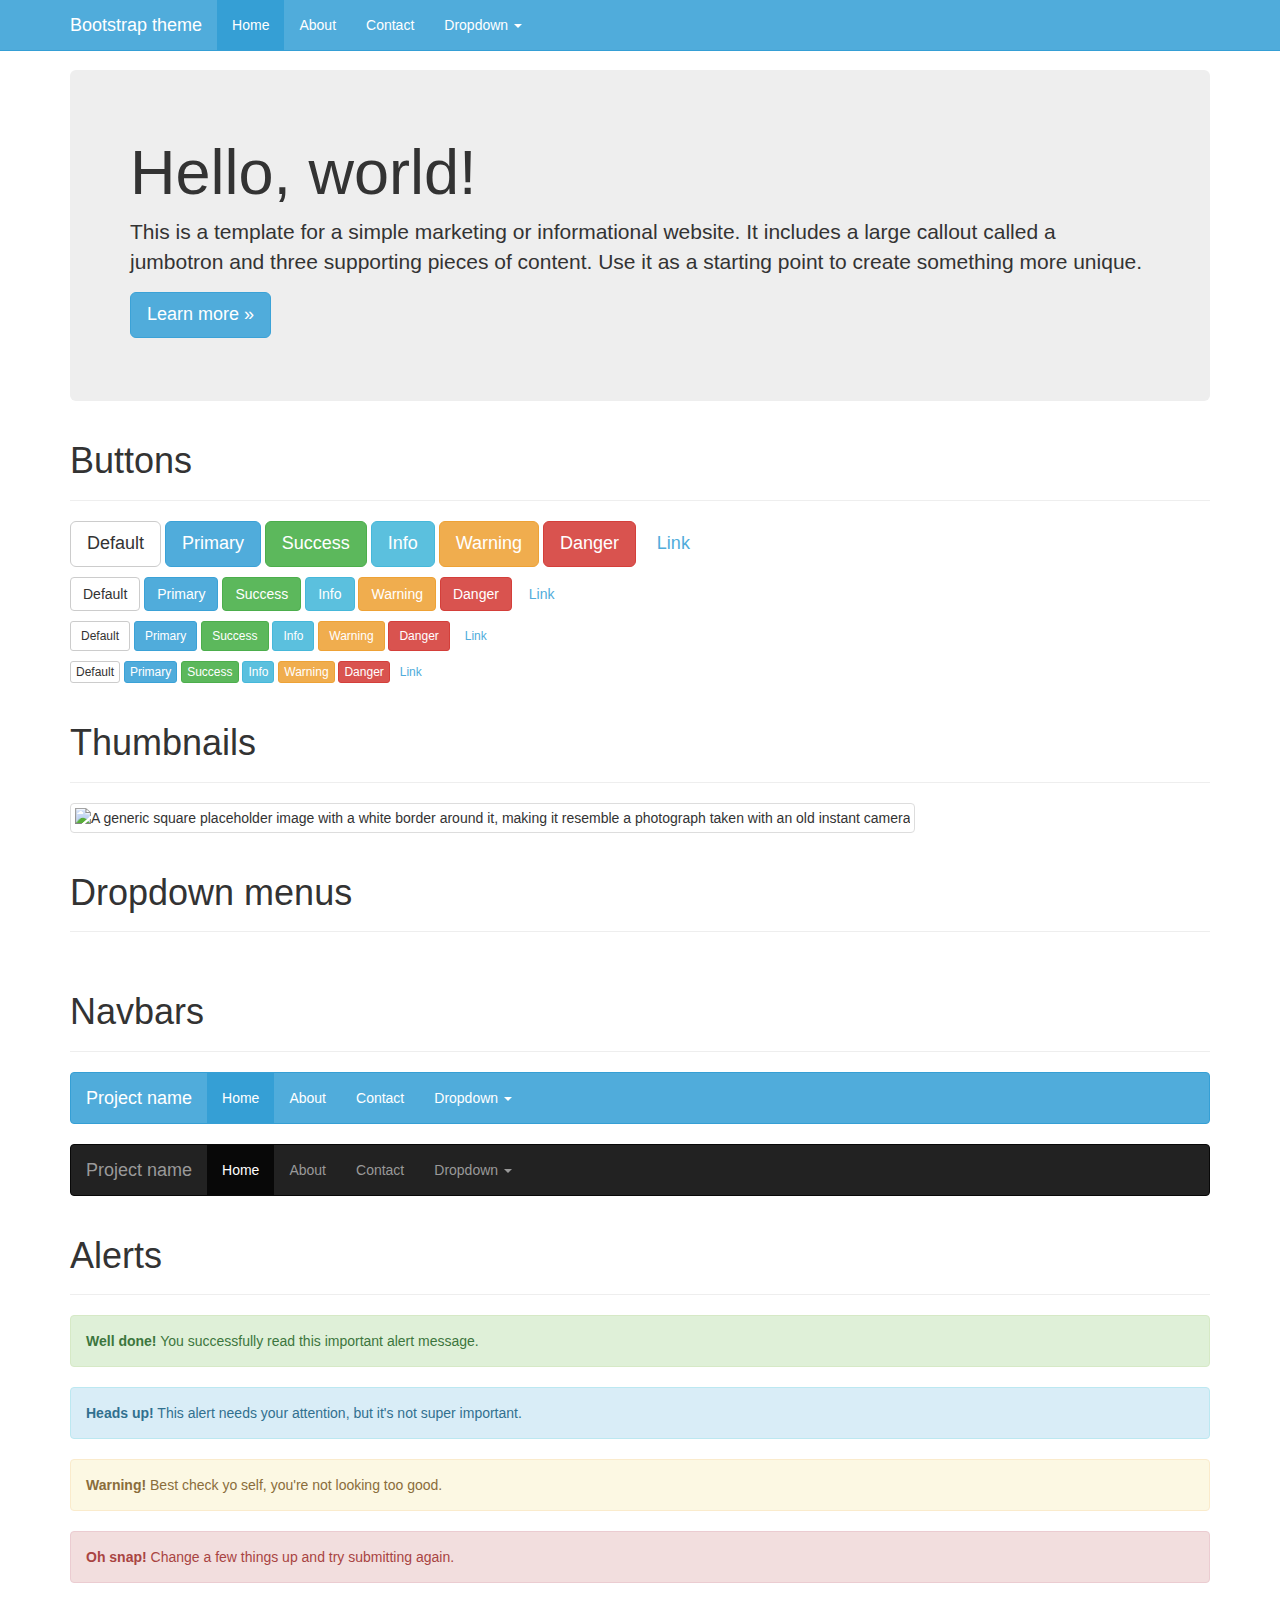
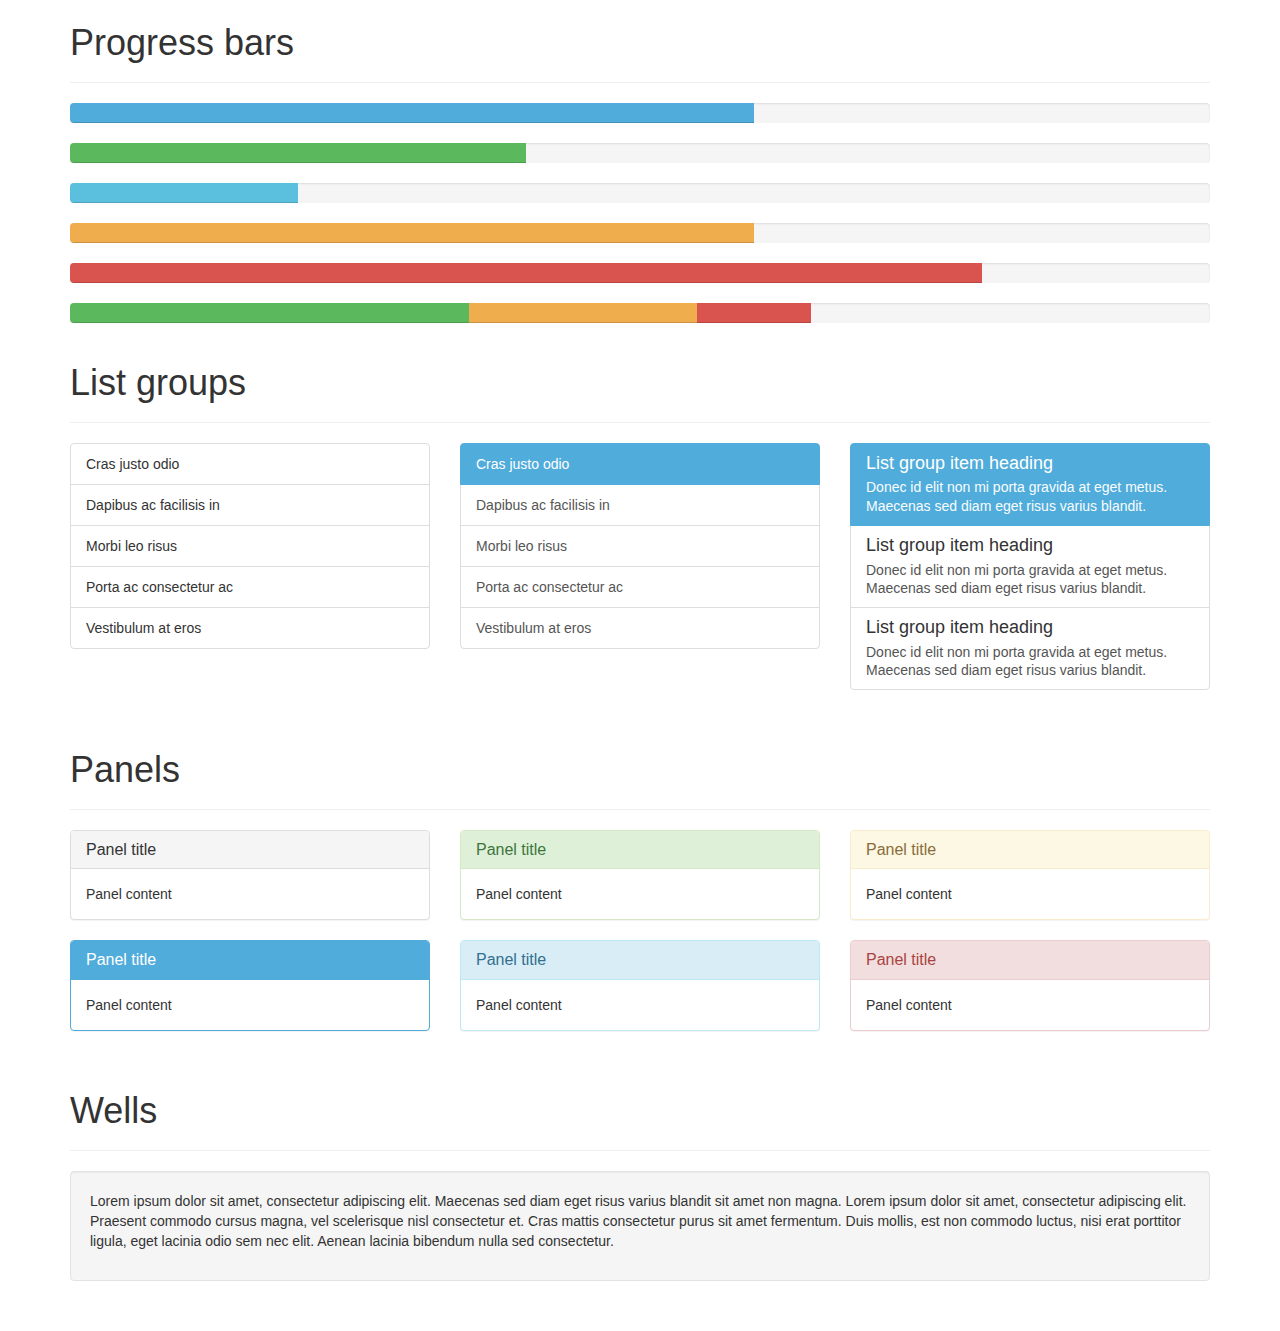
==== index.html @ 0f64f019 "Initial commit" ====
<html>
    <head>
        <meta charset="utf-8">
        <meta http-equiv="X-UA-Compatible" content="IE=edge">
        <title>Bootstrap LESS</title>
        <meta name="description" content="Four51's API documentation for Ordercloud 2.0 applications.">
        <meta name="viewport" content="width=device-width, initial-scale=1">
        <link rel="stylesheet" href="css/less/documentation.css">
    </head>
    <body>
    <!-- Fixed navbar -->
    <div class="navbar navbar-default navbar-fixed-top" role="navigation">
        <div class="container">
            <div class="navbar-header">
                <button type="button" class="navbar-toggle" data-toggle="collapse" data-target=".navbar-collapse">
                    <span class="sr-only">Toggle navigation</span>
                    <span class="icon-bar"></span>
                    <span class="icon-bar"></span>
                    <span class="icon-bar"></span>
                </button>
                <a class="navbar-brand" href="#">Bootstrap theme</a>
            </div>
            <div class="navbar-collapse collapse">
                <ul class="nav navbar-nav">
                    <li class="active"><a href="#">Home</a></li>
                    <li><a href="#about">About</a></li>
                    <li><a href="#contact">Contact</a></li>
                    <li class="dropdown">
                        <a href="#" class="dropdown-toggle" data-toggle="dropdown">Dropdown <b class="caret"></b></a>
                        <ul class="dropdown-menu">
                            <li><a href="#">Action</a></li>
                            <li><a href="#">Another action</a></li>
                            <li><a href="#">Something else here</a></li>
                            <li class="divider"></li>
                            <li class="dropdown-header">Nav header</li>
                            <li><a href="#">Separated link</a></li>
                            <li><a href="#">One more separated link</a></li>
                        </ul>
                    </li>
                </ul>
            </div><!--/.nav-collapse -->
        </div>
    </div>

    <div class="container theme-showcase" role="main">

    <!-- Main jumbotron for a primary marketing message or call to action -->
    <div class="jumbotron">
        <h1>Hello, world!</h1>
        <p>This is a template for a simple marketing or informational website. It includes a large callout called a jumbotron and three supporting pieces of content. Use it as a starting point to create something more unique.</p>
        <p><a href="#" class="btn btn-primary btn-lg" role="button">Learn more &raquo;</a></p>
    </div>



    <div class="page-header">
        <h1>Buttons</h1>
    </div>
    <p>
        <button type="button" class="btn btn-lg btn-default">Default</button>
        <button type="button" class="btn btn-lg btn-primary">Primary</button>
        <button type="button" class="btn btn-lg btn-success">Success</button>
        <button type="button" class="btn btn-lg btn-info">Info</button>
        <button type="button" class="btn btn-lg btn-warning">Warning</button>
        <button type="button" class="btn btn-lg btn-danger">Danger</button>
        <button type="button" class="btn btn-lg btn-link">Link</button>
    </p>
    <p>
        <button type="button" class="btn btn-default">Default</button>
        <button type="button" class="btn btn-primary">Primary</button>
        <button type="button" class="btn btn-success">Success</button>
        <button type="button" class="btn btn-info">Info</button>
        <button type="button" class="btn btn-warning">Warning</button>
        <button type="button" class="btn btn-danger">Danger</button>
        <button type="button" class="btn btn-link">Link</button>
    </p>
    <p>
        <button type="button" class="btn btn-sm btn-default">Default</button>
        <button type="button" class="btn btn-sm btn-primary">Primary</button>
        <button type="button" class="btn btn-sm btn-success">Success</button>
        <button type="button" class="btn btn-sm btn-info">Info</button>
        <button type="button" class="btn btn-sm btn-warning">Warning</button>
        <button type="button" class="btn btn-sm btn-danger">Danger</button>
        <button type="button" class="btn btn-sm btn-link">Link</button>
    </p>
    <p>
        <button type="button" class="btn btn-xs btn-default">Default</button>
        <button type="button" class="btn btn-xs btn-primary">Primary</button>
        <button type="button" class="btn btn-xs btn-success">Success</button>
        <button type="button" class="btn btn-xs btn-info">Info</button>
        <button type="button" class="btn btn-xs btn-warning">Warning</button>
        <button type="button" class="btn btn-xs btn-danger">Danger</button>
        <button type="button" class="btn btn-xs btn-link">Link</button>
    </p>



    <div class="page-header">
        <h1>Thumbnails</h1>
    </div>
    <img data-src="holder.js/200x200" class="img-thumbnail" alt="A generic square placeholder image with a white border around it, making it resemble a photograph taken with an old instant camera">



    <div class="page-header">
        <h1>Dropdown menus</h1>
    </div>
    <div class="dropdown theme-dropdown clearfix">
        <a id="dropdownMenu1" href="#" role="button" class="sr-only dropdown-toggle" data-toggle="dropdown">Dropdown <b class="caret"></b></a>
        <ul class="dropdown-menu" role="menu" aria-labelledby="dropdownMenu1">
            <li class="active" role="presentation"><a role="menuitem" tabindex="-1" href="#">Action</a></li>
            <li role="presentation"><a role="menuitem" tabindex="-1" href="#">Another action</a></li>
            <li role="presentation"><a role="menuitem" tabindex="-1" href="#">Something else here</a></li>
            <li role="presentation" class="divider"></li>
            <li role="presentation"><a role="menuitem" tabindex="-1" href="#">Separated link</a></li>
        </ul>
    </div>




    <div class="page-header">
        <h1>Navbars</h1>
    </div>

    <div class="navbar navbar-default">
        <div class="container">
            <div class="navbar-header">
                <button type="button" class="navbar-toggle" data-toggle="collapse" data-target=".navbar-collapse">
                    <span class="sr-only">Toggle navigation</span>
                    <span class="icon-bar"></span>
                    <span class="icon-bar"></span>
                    <span class="icon-bar"></span>
                </button>
                <a class="navbar-brand" href="#">Project name</a>
            </div>
            <div class="navbar-collapse collapse">
                <ul class="nav navbar-nav">
                    <li class="active"><a href="#">Home</a></li>
                    <li><a href="#about">About</a></li>
                    <li><a href="#contact">Contact</a></li>
                    <li class="dropdown">
                        <a href="#" class="dropdown-toggle" data-toggle="dropdown">Dropdown <b class="caret"></b></a>
                        <ul class="dropdown-menu">
                            <li><a href="#">Action</a></li>
                            <li><a href="#">Another action</a></li>
                            <li><a href="#">Something else here</a></li>
                            <li class="divider"></li>
                            <li class="dropdown-header">Nav header</li>
                            <li><a href="#">Separated link</a></li>
                            <li><a href="#">One more separated link</a></li>
                        </ul>
                    </li>
                </ul>
            </div><!--/.nav-collapse -->
        </div>
    </div>

    <div class="navbar navbar-inverse">
        <div class="container">
            <div class="navbar-header">
                <button type="button" class="navbar-toggle" data-toggle="collapse" data-target=".navbar-collapse">
                    <span class="sr-only">Toggle navigation</span>
                    <span class="icon-bar"></span>
                    <span class="icon-bar"></span>
                    <span class="icon-bar"></span>
                </button>
                <a class="navbar-brand" href="#">Project name</a>
            </div>
            <div class="navbar-collapse collapse">
                <ul class="nav navbar-nav">
                    <li class="active"><a href="#">Home</a></li>
                    <li><a href="#about">About</a></li>
                    <li><a href="#contact">Contact</a></li>
                    <li class="dropdown">
                        <a href="#" class="dropdown-toggle" data-toggle="dropdown">Dropdown <b class="caret"></b></a>
                        <ul class="dropdown-menu">
                            <li><a href="#">Action</a></li>
                            <li><a href="#">Another action</a></li>
                            <li><a href="#">Something else here</a></li>
                            <li class="divider"></li>
                            <li class="dropdown-header">Nav header</li>
                            <li><a href="#">Separated link</a></li>
                            <li><a href="#">One more separated link</a></li>
                        </ul>
                    </li>
                </ul>
            </div><!--/.nav-collapse -->
        </div>
    </div>



    <div class="page-header">
        <h1>Alerts</h1>
    </div>
    <div class="alert alert-success">
        <strong>Well done!</strong> You successfully read this important alert message.
    </div>
    <div class="alert alert-info">
        <strong>Heads up!</strong> This alert needs your attention, but it's not super important.
    </div>
    <div class="alert alert-warning">
        <strong>Warning!</strong> Best check yo self, you're not looking too good.
    </div>
    <div class="alert alert-danger">
        <strong>Oh snap!</strong> Change a few things up and try submitting again.
    </div>



    <div class="page-header">
        <h1>Progress bars</h1>
    </div>
    <div class="progress">
        <div class="progress-bar" role="progressbar" aria-valuenow="60" aria-valuemin="0" aria-valuemax="100" style="width: 60%;"><span class="sr-only">60% Complete</span></div>
    </div>
    <div class="progress">
        <div class="progress-bar progress-bar-success" role="progressbar" aria-valuenow="40" aria-valuemin="0" aria-valuemax="100" style="width: 40%"><span class="sr-only">40% Complete (success)</span></div>
    </div>
    <div class="progress">
        <div class="progress-bar progress-bar-info" role="progressbar" aria-valuenow="20" aria-valuemin="0" aria-valuemax="100" style="width: 20%"><span class="sr-only">20% Complete</span></div>
    </div>
    <div class="progress">
        <div class="progress-bar progress-bar-warning" role="progressbar" aria-valuenow="60" aria-valuemin="0" aria-valuemax="100" style="width: 60%"><span class="sr-only">60% Complete (warning)</span></div>
    </div>
    <div class="progress">
        <div class="progress-bar progress-bar-danger" role="progressbar" aria-valuenow="80" aria-valuemin="0" aria-valuemax="100" style="width: 80%"><span class="sr-only">80% Complete (danger)</span></div>
    </div>
    <div class="progress">
        <div class="progress-bar progress-bar-success" style="width: 35%"><span class="sr-only">35% Complete (success)</span></div>
        <div class="progress-bar progress-bar-warning" style="width: 20%"><span class="sr-only">20% Complete (warning)</span></div>
        <div class="progress-bar progress-bar-danger" style="width: 10%"><span class='sr-only'>10% Complete (danger)</span></div>
    </div>



    <div class="page-header">
        <h1>List groups</h1>
    </div>
    <div class="row">
        <div class="col-sm-4">
            <ul class="list-group">
                <li class="list-group-item">Cras justo odio</li>
                <li class="list-group-item">Dapibus ac facilisis in</li>
                <li class="list-group-item">Morbi leo risus</li>
                <li class="list-group-item">Porta ac consectetur ac</li>
                <li class="list-group-item">Vestibulum at eros</li>
            </ul>
        </div><!-- /.col-sm-4 -->
        <div class="col-sm-4">
            <div class="list-group">
                <a href="#" class="list-group-item active">
                    Cras justo odio
                </a>
                <a href="#" class="list-group-item">Dapibus ac facilisis in</a>
                <a href="#" class="list-group-item">Morbi leo risus</a>
                <a href="#" class="list-group-item">Porta ac consectetur ac</a>
                <a href="#" class="list-group-item">Vestibulum at eros</a>
            </div>
        </div><!-- /.col-sm-4 -->
        <div class="col-sm-4">
            <div class="list-group">
                <a href="#" class="list-group-item active">
                    <h4 class="list-group-item-heading">List group item heading</h4>
                    <p class="list-group-item-text">Donec id elit non mi porta gravida at eget metus. Maecenas sed diam eget risus varius blandit.</p>
                </a>
                <a href="#" class="list-group-item">
                    <h4 class="list-group-item-heading">List group item heading</h4>
                    <p class="list-group-item-text">Donec id elit non mi porta gravida at eget metus. Maecenas sed diam eget risus varius blandit.</p>
                </a>
                <a href="#" class="list-group-item">
                    <h4 class="list-group-item-heading">List group item heading</h4>
                    <p class="list-group-item-text">Donec id elit non mi porta gravida at eget metus. Maecenas sed diam eget risus varius blandit.</p>
                </a>
            </div>
        </div><!-- /.col-sm-4 -->
    </div>



    <div class="page-header">
        <h1>Panels</h1>
    </div>
    <div class="row">
        <div class="col-sm-4">
            <div class="panel panel-default">
                <div class="panel-heading">
                    <h3 class="panel-title">Panel title</h3>
                </div>
                <div class="panel-body">
                    Panel content
                </div>
            </div>
            <div class="panel panel-primary">
                <div class="panel-heading">
                    <h3 class="panel-title">Panel title</h3>
                </div>
                <div class="panel-body">
                    Panel content
                </div>
            </div>
        </div><!-- /.col-sm-4 -->
        <div class="col-sm-4">
            <div class="panel panel-success">
                <div class="panel-heading">
                    <h3 class="panel-title">Panel title</h3>
                </div>
                <div class="panel-body">
                    Panel content
                </div>
            </div>
            <div class="panel panel-info">
                <div class="panel-heading">
                    <h3 class="panel-title">Panel title</h3>
                </div>
                <div class="panel-body">
                    Panel content
                </div>
            </div>
        </div><!-- /.col-sm-4 -->
        <div class="col-sm-4">
            <div class="panel panel-warning">
                <div class="panel-heading">
                    <h3 class="panel-title">Panel title</h3>
                </div>
                <div class="panel-body">
                    Panel content
                </div>
            </div>
            <div class="panel panel-danger">
                <div class="panel-heading">
                    <h3 class="panel-title">Panel title</h3>
                </div>
                <div class="panel-body">
                    Panel content
                </div>
            </div>
        </div><!-- /.col-sm-4 -->
    </div>



    <div class="page-header">
        <h1>Wells</h1>
    </div>
    <div class="well">
        <p>Lorem ipsum dolor sit amet, consectetur adipiscing elit. Maecenas sed diam eget risus varius blandit sit amet non magna. Lorem ipsum dolor sit amet, consectetur adipiscing elit. Praesent commodo cursus magna, vel scelerisque nisl consectetur et. Cras mattis consectetur purus sit amet fermentum. Duis mollis, est non commodo luctus, nisi erat porttitor ligula, eget lacinia odio sem nec elit. Aenean lacinia bibendum nulla sed consectetur.</p>
    </div>


    </div>
        <script type="text/javascript" src="js/jquery-1.11.0.min.js"></script>
        <script type="text/javascript" src="js/bootstrap.js"></script>
        <script type="text/javascript" src="js/custom.js"></script>
    </body>
</html>
---- css/less/documentation.css ----
@import "regular.css";
/*! normalize.css v3.0.0 | MIT License | git.io/normalize */
html {
  font-family: sans-serif;
  -ms-text-size-adjust: 100%;
  -webkit-text-size-adjust: 100%;
}
body {
  margin: 0;
  padding-bottom: 30px;
  padding-top: 70px;
}
article,
aside,
details,
figcaption,
figure,
footer,
header,
hgroup,
main,
nav,
section,
summary {
  display: block;
}
audio,
canvas,
progress,
video {
  display: inline-block;
  vertical-align: baseline;
}
audio:not([controls]) {
  display: none;
  height: 0;
}
[hidden],
template {
  display: none;
}
a {
  background: transparent;
}
a:active,
a:hover {
  outline: 0;
}
abbr[title] {
  border-bottom: 1px dotted;
}
b,
strong {
  font-weight: bold;
}
dfn {
  font-style: italic;
}
h1 {
  font-size: 2em;
  margin: 0.67em 0;
}
mark {
  background: #ff0;
  color: #000;
}
small {
  font-size: 80%;
}
sub,
sup {
  font-size: 75%;
  line-height: 0;
  position: relative;
  vertical-align: baseline;
}
sup {
  top: -0.5em;
}
sub {
  bottom: -0.25em;
}
img {
  border: 0;
}
svg:not(:root) {
  overflow: hidden;
}
figure {
  margin: 1em 40px;
}
hr {
  -moz-box-sizing: content-box;
  box-sizing: content-box;
  height: 0;
}
pre {
  overflow: auto;
}
code,
kbd,
pre,
samp {
  font-family: monospace, monospace;
  font-size: 1em;
}
button,
input,
optgroup,
select,
textarea {
  color: inherit;
  font: inherit;
  margin: 0;
}
button {
  overflow: visible;
}
button,
select {
  text-transform: none;
}
button,
html input[type="button"],
input[type="reset"],
input[type="submit"] {
  -webkit-appearance: button;
  cursor: pointer;
}
button[disabled],
html input[disabled] {
  cursor: default;
}
button::-moz-focus-inner,
input::-moz-focus-inner {
  border: 0;
  padding: 0;
}
input {
  line-height: normal;
}
input[type="checkbox"],
input[type="radio"] {
  box-sizing: border-box;
  padding: 0;
}
input[type="number"]::-webkit-inner-spin-button,
input[type="number"]::-webkit-outer-spin-button {
  height: auto;
}
input[type="search"] {
  -webkit-appearance: textfield;
  -moz-box-sizing: content-box;
  -webkit-box-sizing: content-box;
  box-sizing: content-box;
}
input[type="search"]::-webkit-search-cancel-button,
input[type="search"]::-webkit-search-decoration {
  -webkit-appearance: none;
}
fieldset {
  border: 1px solid #c0c0c0;
  margin: 0 2px;
  padding: 0.35em 0.625em 0.75em;
}
legend {
  border: 0;
  padding: 0;
}
textarea {
  overflow: auto;
}
optgroup {
  font-weight: bold;
}
table {
  border-collapse: collapse;
  border-spacing: 0;
}
td,
th {
  padding: 0;
}
@media print {
  * {
    text-shadow: none !important;
    color: #000 !important;
    background: transparent !important;
    box-shadow: none !important;
  }
  a,
  a:visited {
    text-decoration: underline;
  }
  a[href]:after {
    content: " (" attr(href) ")";
  }
  abbr[title]:after {
    content: " (" attr(title) ")";
  }
  a[href^="javascript:"]:after,
  a[href^="#"]:after {
    content: "";
  }
  pre,
  blockquote {
    border: 1px solid #999;
    page-break-inside: avoid;
  }
  thead {
    display: table-header-group;
  }
  tr,
  img {
    page-break-inside: avoid;
  }
  img {
    max-width: 100% !important;
  }
  p,
  h2,
  h3 {
    orphans: 3;
    widows: 3;
  }
  h2,
  h3 {
    page-break-after: avoid;
  }
  select {
    background: #fff !important;
  }
  .navbar {
    display: none;
  }
  .table td,
  .table th {
    background-color: #fff !important;
  }
  .btn > .caret,
  .dropup > .btn > .caret {
    border-top-color: #000 !important;
  }
  .label {
    border: 1px solid #000;
  }
  .table {
    border-collapse: collapse !important;
  }
  .table-bordered th,
  .table-bordered td {
    border: 1px solid #ddd !important;
  }
}
* {
  -webkit-box-sizing: border-box;
  -moz-box-sizing: border-box;
  box-sizing: border-box;
}
*:before,
*:after {
  -webkit-box-sizing: border-box;
  -moz-box-sizing: border-box;
  box-sizing: border-box;
}
html {
  font-size: 62.5%;
  -webkit-tap-highlight-color: rgba(0, 0, 0, 0);
}
body {
  font-family: "Helvetica Neue", Helvetica, Arial, sans-serif;
  font-size: 14px;
  line-height: 1.42857143;
  color: #333333;
  background-color: #ffffff;
}
input,
button,
select,
textarea {
  font-family: inherit;
  font-size: inherit;
  line-height: inherit;
}
a {
  color: #50acdb;
  text-decoration: none;
}
a:hover,
a:focus {
  color: #2687b9;
  text-decoration: underline;
}
a:focus {
  outline: thin dotted;
  outline: 5px auto -webkit-focus-ring-color;
  outline-offset: -2px;
}
figure {
  margin: 0;
}
img {
  vertical-align: middle;
}
.img-responsive,
.thumbnail > img,
.thumbnail a > img,
.carousel-inner > .item > img,
.carousel-inner > .item > a > img {
  display: block;
  max-width: 100%;
  height: auto;
}
.img-rounded {
  border-radius: 6px;
}
.img-thumbnail {
  padding: 4px;
  line-height: 1.42857143;
  background-color: #ffffff;
  border: 1px solid #dddddd;
  border-radius: 4px;
  -webkit-transition: all 0.2s ease-in-out;
  transition: all 0.2s ease-in-out;
  display: inline-block;
  max-width: 100%;
  height: auto;
}
.img-circle {
  border-radius: 50%;
}
hr {
  margin-top: 20px;
  margin-bottom: 20px;
  border: 0;
  border-top: 1px solid #eeeeee;
}
.sr-only {
  position: absolute;
  width: 1px;
  height: 1px;
  margin: -1px;
  padding: 0;
  overflow: hidden;
  clip: rect(0, 0, 0, 0);
  border: 0;
}
h1,
h2,
h3,
h4,
h5,
h6,
.h1,
.h2,
.h3,
.h4,
.h5,
.h6 {
  font-family: inherit;
  font-weight: 500;
  line-height: 1.1;
  color: inherit;
}
h1 small,
h2 small,
h3 small,
h4 small,
h5 small,
h6 small,
.h1 small,
.h2 small,
.h3 small,
.h4 small,
.h5 small,
.h6 small,
h1 .small,
h2 .small,
h3 .small,
h4 .small,
h5 .small,
h6 .small,
.h1 .small,
.h2 .small,
.h3 .small,
.h4 .small,
.h5 .small,
.h6 .small {
  font-weight: normal;
  line-height: 1;
  color: #999999;
}
h1,
.h1,
h2,
.h2,
h3,
.h3 {
  margin-top: 20px;
  margin-bottom: 10px;
}
h1 small,
.h1 small,
h2 small,
.h2 small,
h3 small,
.h3 small,
h1 .small,
.h1 .small,
h2 .small,
.h2 .small,
h3 .small,
.h3 .small {
  font-size: 65%;
}
h4,
.h4,
h5,
.h5,
h6,
.h6 {
  margin-top: 10px;
  margin-bottom: 10px;
}
h4 small,
.h4 small,
h5 small,
.h5 small,
h6 small,
.h6 small,
h4 .small,
.h4 .small,
h5 .small,
.h5 .small,
h6 .small,
.h6 .small {
  font-size: 75%;
}
h1,
.h1 {
  font-size: 36px;
}
h2,
.h2 {
  font-size: 30px;
}
h3,
.h3 {
  font-size: 24px;
}
h4,
.h4 {
  font-size: 18px;
}
h5,
.h5 {
  font-size: 14px;
}
h6,
.h6 {
  font-size: 12px;
}
p {
  margin: 0 0 10px;
}
.lead {
  margin-bottom: 20px;
  font-size: 16px;
  font-weight: 200;
  line-height: 1.4;
}
@media (min-width: 768px) {
  .lead {
    font-size: 21px;
  }
}
small,
.small {
  font-size: 85%;
}
cite {
  font-style: normal;
}
.text-left {
  text-align: left;
}
.text-right {
  text-align: right;
}
.text-center {
  text-align: center;
}
.text-justify {
  text-align: justify;
}
.text-muted {
  color: #999999;
}
.text-primary {
  color: #50acdb;
}
a.text-primary:hover {
  color: #2a96ce;
}
.text-success {
  color: #3c763d;
}
a.text-success:hover {
  color: #2b542c;
}
.text-info {
  color: #31708f;
}
a.text-info:hover {
  color: #245269;
}
.text-warning {
  color: #8a6d3b;
}
a.text-warning:hover {
  color: #66512c;
}
.text-danger {
  color: #a94442;
}
a.text-danger:hover {
  color: #843534;
}
.bg-primary {
  color: #fff;
  background-color: #50acdb;
}
a.bg-primary:hover {
  background-color: #2a96ce;
}
.bg-success {
  background-color: #dff0d8;
}
a.bg-success:hover {
  background-color: #c1e2b3;
}
.bg-info {
  background-color: #d9edf7;
}
a.bg-info:hover {
  background-color: #afd9ee;
}
.bg-warning {
  background-color: #fcf8e3;
}
a.bg-warning:hover {
  background-color: #f7ecb5;
}
.bg-danger {
  background-color: #f2dede;
}
a.bg-danger:hover {
  background-color: #e4b9b9;
}
.page-header {
  padding-bottom: 9px;
  margin: 40px 0 20px;
  border-bottom: 1px solid #eeeeee;
}
ul,
ol {
  margin-top: 0;
  margin-bottom: 10px;
}
ul ul,
ol ul,
ul ol,
ol ol {
  margin-bottom: 0;
}
.list-unstyled {
  padding-left: 0;
  list-style: none;
}
.list-inline {
  padding-left: 0;
  list-style: none;
  margin-left: -5px;
}
.list-inline > li {
  display: inline-block;
  padding-left: 5px;
  padding-right: 5px;
}
dl {
  margin-top: 0;
  margin-bottom: 20px;
}
dt,
dd {
  line-height: 1.42857143;
}
dt {
  font-weight: bold;
}
dd {
  margin-left: 0;
}
@media (min-width: 768px) {
  .dl-horizontal dt {
    float: left;
    width: 160px;
    clear: left;
    text-align: right;
    overflow: hidden;
    text-overflow: ellipsis;
    white-space: nowrap;
  }
  .dl-horizontal dd {
    margin-left: 180px;
  }
}
abbr[title],
abbr[data-original-title] {
  cursor: help;
  border-bottom: 1px dotted #999999;
}
.initialism {
  font-size: 90%;
  text-transform: uppercase;
}
blockquote {
  padding: 10px 20px;
  margin: 0 0 20px;
  font-size: 17.5px;
  border-left: 5px solid #eeeeee;
}
blockquote p:last-child,
blockquote ul:last-child,
blockquote ol:last-child {
  margin-bottom: 0;
}
blockquote footer,
blockquote small,
blockquote .small {
  display: block;
  font-size: 80%;
  line-height: 1.42857143;
  color: #999999;
}
blockquote footer:before,
blockquote small:before,
blockquote .small:before {
  content: '\2014 \00A0';
}
.blockquote-reverse,
blockquote.pull-right {
  padding-right: 15px;
  padding-left: 0;
  border-right: 5px solid #eeeeee;
  border-left: 0;
  text-align: right;
}
.blockquote-reverse footer:before,
blockquote.pull-right footer:before,
.blockquote-reverse small:before,
blockquote.pull-right small:before,
.blockquote-reverse .small:before,
blockquote.pull-right .small:before {
  content: '';
}
.blockquote-reverse footer:after,
blockquote.pull-right footer:after,
.blockquote-reverse small:after,
blockquote.pull-right small:after,
.blockquote-reverse .small:after,
blockquote.pull-right .small:after {
  content: '\00A0 \2014';
}
blockquote:before,
blockquote:after {
  content: "";
}
address {
  margin-bottom: 20px;
  font-style: normal;
  line-height: 1.42857143;
}
code,
kbd,
pre,
samp {
  font-family: Menlo, Monaco, Consolas, "Courier New", monospace;
}
code {
  padding: 2px 4px;
  font-size: 90%;
  color: #c7254e;
  background-color: #f9f2f4;
  white-space: nowrap;
  border-radius: 4px;
}
kbd {
  padding: 2px 4px;
  font-size: 90%;
  color: #ffffff;
  background-color: #333333;
  border-radius: 3px;
  box-shadow: inset 0 -1px 0 rgba(0, 0, 0, 0.25);
}
pre {
  display: block;
  padding: 9.5px;
  margin: 0 0 10px;
  font-size: 13px;
  line-height: 1.42857143;
  word-break: break-all;
  word-wrap: break-word;
  color: #333333;
  background-color: #f5f5f5;
  border: 1px solid #cccccc;
  border-radius: 4px;
}
pre code {
  padding: 0;
  font-size: inherit;
  color: inherit;
  white-space: pre-wrap;
  background-color: transparent;
  border-radius: 0;
}
.pre-scrollable {
  max-height: 340px;
  overflow-y: scroll;
}
.container {
  margin-right: auto;
  margin-left: auto;
  padding-left: 15px;
  padding-right: 15px;
}
@media (min-width: 768px) {
  .container {
    width: 750px;
  }
}
@media (min-width: 992px) {
  .container {
    width: 970px;
  }
}
@media (min-width: 1200px) {
  .container {
    width: 1170px;
  }
}
.container-fluid {
  margin-right: auto;
  margin-left: auto;
  padding-left: 15px;
  padding-right: 15px;
}
.row {
  margin-left: -15px;
  margin-right: -15px;
}
.col-xs-1, .col-sm-1, .col-md-1, .col-lg-1, .col-xs-2, .col-sm-2, .col-md-2, .col-lg-2, .col-xs-3, .col-sm-3, .col-md-3, .col-lg-3, .col-xs-4, .col-sm-4, .col-md-4, .col-lg-4, .col-xs-5, .col-sm-5, .col-md-5, .col-lg-5, .col-xs-6, .col-sm-6, .col-md-6, .col-lg-6, .col-xs-7, .col-sm-7, .col-md-7, .col-lg-7, .col-xs-8, .col-sm-8, .col-md-8, .col-lg-8, .col-xs-9, .col-sm-9, .col-md-9, .col-lg-9, .col-xs-10, .col-sm-10, .col-md-10, .col-lg-10, .col-xs-11, .col-sm-11, .col-md-11, .col-lg-11, .col-xs-12, .col-sm-12, .col-md-12, .col-lg-12 {
  position: relative;
  min-height: 1px;
  padding-left: 15px;
  padding-right: 15px;
}
.col-xs-1, .col-xs-2, .col-xs-3, .col-xs-4, .col-xs-5, .col-xs-6, .col-xs-7, .col-xs-8, .col-xs-9, .col-xs-10, .col-xs-11, .col-xs-12 {
  float: left;
}
.col-xs-12 {
  width: 100%;
}
.col-xs-11 {
  width: 91.66666667%;
}
.col-xs-10 {
  width: 83.33333333%;
}
.col-xs-9 {
  width: 75%;
}
.col-xs-8 {
  width: 66.66666667%;
}
.col-xs-7 {
  width: 58.33333333%;
}
.col-xs-6 {
  width: 50%;
}
.col-xs-5 {
  width: 41.66666667%;
}
.col-xs-4 {
  width: 33.33333333%;
}
.col-xs-3 {
  width: 25%;
}
.col-xs-2 {
  width: 16.66666667%;
}
.col-xs-1 {
  width: 8.33333333%;
}
.col-xs-pull-12 {
  right: 100%;
}
.col-xs-pull-11 {
  right: 91.66666667%;
}
.col-xs-pull-10 {
  right: 83.33333333%;
}
.col-xs-pull-9 {
  right: 75%;
}
.col-xs-pull-8 {
  right: 66.66666667%;
}
.col-xs-pull-7 {
  right: 58.33333333%;
}
.col-xs-pull-6 {
  right: 50%;
}
.col-xs-pull-5 {
  right: 41.66666667%;
}
.col-xs-pull-4 {
  right: 33.33333333%;
}
.col-xs-pull-3 {
  right: 25%;
}
.col-xs-pull-2 {
  right: 16.66666667%;
}
.col-xs-pull-1 {
  right: 8.33333333%;
}
.col-xs-pull-0 {
  right: 0%;
}
.col-xs-push-12 {
  left: 100%;
}
.col-xs-push-11 {
  left: 91.66666667%;
}
.col-xs-push-10 {
  left: 83.33333333%;
}
.col-xs-push-9 {
  left: 75%;
}
.col-xs-push-8 {
  left: 66.66666667%;
}
.col-xs-push-7 {
  left: 58.33333333%;
}
.col-xs-push-6 {
  left: 50%;
}
.col-xs-push-5 {
  left: 41.66666667%;
}
.col-xs-push-4 {
  left: 33.33333333%;
}
.col-xs-push-3 {
  left: 25%;
}
.col-xs-push-2 {
  left: 16.66666667%;
}
.col-xs-push-1 {
  left: 8.33333333%;
}
.col-xs-push-0 {
  left: 0%;
}
.col-xs-offset-12 {
  margin-left: 100%;
}
.col-xs-offset-11 {
  margin-left: 91.66666667%;
}
.col-xs-offset-10 {
  margin-left: 83.33333333%;
}
.col-xs-offset-9 {
  margin-left: 75%;
}
.col-xs-offset-8 {
  margin-left: 66.66666667%;
}
.col-xs-offset-7 {
  margin-left: 58.33333333%;
}
.col-xs-offset-6 {
  margin-left: 50%;
}
.col-xs-offset-5 {
  margin-left: 41.66666667%;
}
.col-xs-offset-4 {
  margin-left: 33.33333333%;
}
.col-xs-offset-3 {
  margin-left: 25%;
}
.col-xs-offset-2 {
  margin-left: 16.66666667%;
}
.col-xs-offset-1 {
  margin-left: 8.33333333%;
}
.col-xs-offset-0 {
  margin-left: 0%;
}
@media (min-width: 768px) {
  .col-sm-1, .col-sm-2, .col-sm-3, .col-sm-4, .col-sm-5, .col-sm-6, .col-sm-7, .col-sm-8, .col-sm-9, .col-sm-10, .col-sm-11, .col-sm-12 {
    float: left;
  }
  .col-sm-12 {
    width: 100%;
  }
  .col-sm-11 {
    width: 91.66666667%;
  }
  .col-sm-10 {
    width: 83.33333333%;
  }
  .col-sm-9 {
    width: 75%;
  }
  .col-sm-8 {
    width: 66.66666667%;
  }
  .col-sm-7 {
    width: 58.33333333%;
  }
  .col-sm-6 {
    width: 50%;
  }
  .col-sm-5 {
    width: 41.66666667%;
  }
  .col-sm-4 {
    width: 33.33333333%;
  }
  .col-sm-3 {
    width: 25%;
  }
  .col-sm-2 {
    width: 16.66666667%;
  }
  .col-sm-1 {
    width: 8.33333333%;
  }
  .col-sm-pull-12 {
    right: 100%;
  }
  .col-sm-pull-11 {
    right: 91.66666667%;
  }
  .col-sm-pull-10 {
    right: 83.33333333%;
  }
  .col-sm-pull-9 {
    right: 75%;
  }
  .col-sm-pull-8 {
    right: 66.66666667%;
  }
  .col-sm-pull-7 {
    right: 58.33333333%;
  }
  .col-sm-pull-6 {
    right: 50%;
  }
  .col-sm-pull-5 {
    right: 41.66666667%;
  }
  .col-sm-pull-4 {
    right: 33.33333333%;
  }
  .col-sm-pull-3 {
    right: 25%;
  }
  .col-sm-pull-2 {
    right: 16.66666667%;
  }
  .col-sm-pull-1 {
    right: 8.33333333%;
  }
  .col-sm-pull-0 {
    right: 0%;
  }
  .col-sm-push-12 {
    left: 100%;
  }
  .col-sm-push-11 {
    left: 91.66666667%;
  }
  .col-sm-push-10 {
    left: 83.33333333%;
  }
  .col-sm-push-9 {
    left: 75%;
  }
  .col-sm-push-8 {
    left: 66.66666667%;
  }
  .col-sm-push-7 {
    left: 58.33333333%;
  }
  .col-sm-push-6 {
    left: 50%;
  }
  .col-sm-push-5 {
    left: 41.66666667%;
  }
  .col-sm-push-4 {
    left: 33.33333333%;
  }
  .col-sm-push-3 {
    left: 25%;
  }
  .col-sm-push-2 {
    left: 16.66666667%;
  }
  .col-sm-push-1 {
    left: 8.33333333%;
  }
  .col-sm-push-0 {
    left: 0%;
  }
  .col-sm-offset-12 {
    margin-left: 100%;
  }
  .col-sm-offset-11 {
    margin-left: 91.66666667%;
  }
  .col-sm-offset-10 {
    margin-left: 83.33333333%;
  }
  .col-sm-offset-9 {
    margin-left: 75%;
  }
  .col-sm-offset-8 {
    margin-left: 66.66666667%;
  }
  .col-sm-offset-7 {
    margin-left: 58.33333333%;
  }
  .col-sm-offset-6 {
    margin-left: 50%;
  }
  .col-sm-offset-5 {
    margin-left: 41.66666667%;
  }
  .col-sm-offset-4 {
    margin-left: 33.33333333%;
  }
  .col-sm-offset-3 {
    margin-left: 25%;
  }
  .col-sm-offset-2 {
    margin-left: 16.66666667%;
  }
  .col-sm-offset-1 {
    margin-left: 8.33333333%;
  }
  .col-sm-offset-0 {
    margin-left: 0%;
  }
}
@media (min-width: 992px) {
  .col-md-1, .col-md-2, .col-md-3, .col-md-4, .col-md-5, .col-md-6, .col-md-7, .col-md-8, .col-md-9, .col-md-10, .col-md-11, .col-md-12 {
    float: left;
  }
  .col-md-12 {
    width: 100%;
  }
  .col-md-11 {
    width: 91.66666667%;
  }
  .col-md-10 {
    width: 83.33333333%;
  }
  .col-md-9 {
    width: 75%;
  }
  .col-md-8 {
    width: 66.66666667%;
  }
  .col-md-7 {
    width: 58.33333333%;
  }
  .col-md-6 {
    width: 50%;
  }
  .col-md-5 {
    width: 41.66666667%;
  }
  .col-md-4 {
    width: 33.33333333%;
  }
  .col-md-3 {
    width: 25%;
  }
  .col-md-2 {
    width: 16.66666667%;
  }
  .col-md-1 {
    width: 8.33333333%;
  }
  .col-md-pull-12 {
    right: 100%;
  }
  .col-md-pull-11 {
    right: 91.66666667%;
  }
  .col-md-pull-10 {
    right: 83.33333333%;
  }
  .col-md-pull-9 {
    right: 75%;
  }
  .col-md-pull-8 {
    right: 66.66666667%;
  }
  .col-md-pull-7 {
    right: 58.33333333%;
  }
  .col-md-pull-6 {
    right: 50%;
  }
  .col-md-pull-5 {
    right: 41.66666667%;
  }
  .col-md-pull-4 {
    right: 33.33333333%;
  }
  .col-md-pull-3 {
    right: 25%;
  }
  .col-md-pull-2 {
    right: 16.66666667%;
  }
  .col-md-pull-1 {
    right: 8.33333333%;
  }
  .col-md-pull-0 {
    right: 0%;
  }
  .col-md-push-12 {
    left: 100%;
  }
  .col-md-push-11 {
    left: 91.66666667%;
  }
  .col-md-push-10 {
    left: 83.33333333%;
  }
  .col-md-push-9 {
    left: 75%;
  }
  .col-md-push-8 {
    left: 66.66666667%;
  }
  .col-md-push-7 {
    left: 58.33333333%;
  }
  .col-md-push-6 {
    left: 50%;
  }
  .col-md-push-5 {
    left: 41.66666667%;
  }
  .col-md-push-4 {
    left: 33.33333333%;
  }
  .col-md-push-3 {
    left: 25%;
  }
  .col-md-push-2 {
    left: 16.66666667%;
  }
  .col-md-push-1 {
    left: 8.33333333%;
  }
  .col-md-push-0 {
    left: 0%;
  }
  .col-md-offset-12 {
    margin-left: 100%;
  }
  .col-md-offset-11 {
    margin-left: 91.66666667%;
  }
  .col-md-offset-10 {
    margin-left: 83.33333333%;
  }
  .col-md-offset-9 {
    margin-left: 75%;
  }
  .col-md-offset-8 {
    margin-left: 66.66666667%;
  }
  .col-md-offset-7 {
    margin-left: 58.33333333%;
  }
  .col-md-offset-6 {
    margin-left: 50%;
  }
  .col-md-offset-5 {
    margin-left: 41.66666667%;
  }
  .col-md-offset-4 {
    margin-left: 33.33333333%;
  }
  .col-md-offset-3 {
    margin-left: 25%;
  }
  .col-md-offset-2 {
    margin-left: 16.66666667%;
  }
  .col-md-offset-1 {
    margin-left: 8.33333333%;
  }
  .col-md-offset-0 {
    margin-left: 0%;
  }
}
@media (min-width: 1200px) {
  .col-lg-1, .col-lg-2, .col-lg-3, .col-lg-4, .col-lg-5, .col-lg-6, .col-lg-7, .col-lg-8, .col-lg-9, .col-lg-10, .col-lg-11, .col-lg-12 {
    float: left;
  }
  .col-lg-12 {
    width: 100%;
  }
  .col-lg-11 {
    width: 91.66666667%;
  }
  .col-lg-10 {
    width: 83.33333333%;
  }
  .col-lg-9 {
    width: 75%;
  }
  .col-lg-8 {
    width: 66.66666667%;
  }
  .col-lg-7 {
    width: 58.33333333%;
  }
  .col-lg-6 {
    width: 50%;
  }
  .col-lg-5 {
    width: 41.66666667%;
  }
  .col-lg-4 {
    width: 33.33333333%;
  }
  .col-lg-3 {
    width: 25%;
  }
  .col-lg-2 {
    width: 16.66666667%;
  }
  .col-lg-1 {
    width: 8.33333333%;
  }
  .col-lg-pull-12 {
    right: 100%;
  }
  .col-lg-pull-11 {
    right: 91.66666667%;
  }
  .col-lg-pull-10 {
    right: 83.33333333%;
  }
  .col-lg-pull-9 {
    right: 75%;
  }
  .col-lg-pull-8 {
    right: 66.66666667%;
  }
  .col-lg-pull-7 {
    right: 58.33333333%;
  }
  .col-lg-pull-6 {
    right: 50%;
  }
  .col-lg-pull-5 {
    right: 41.66666667%;
  }
  .col-lg-pull-4 {
    right: 33.33333333%;
  }
  .col-lg-pull-3 {
    right: 25%;
  }
  .col-lg-pull-2 {
    right: 16.66666667%;
  }
  .col-lg-pull-1 {
    right: 8.33333333%;
  }
  .col-lg-pull-0 {
    right: 0%;
  }
  .col-lg-push-12 {
    left: 100%;
  }
  .col-lg-push-11 {
    left: 91.66666667%;
  }
  .col-lg-push-10 {
    left: 83.33333333%;
  }
  .col-lg-push-9 {
    left: 75%;
  }
  .col-lg-push-8 {
    left: 66.66666667%;
  }
  .col-lg-push-7 {
    left: 58.33333333%;
  }
  .col-lg-push-6 {
    left: 50%;
  }
  .col-lg-push-5 {
    left: 41.66666667%;
  }
  .col-lg-push-4 {
    left: 33.33333333%;
  }
  .col-lg-push-3 {
    left: 25%;
  }
  .col-lg-push-2 {
    left: 16.66666667%;
  }
  .col-lg-push-1 {
    left: 8.33333333%;
  }
  .col-lg-push-0 {
    left: 0%;
  }
  .col-lg-offset-12 {
    margin-left: 100%;
  }
  .col-lg-offset-11 {
    margin-left: 91.66666667%;
  }
  .col-lg-offset-10 {
    margin-left: 83.33333333%;
  }
  .col-lg-offset-9 {
    margin-left: 75%;
  }
  .col-lg-offset-8 {
    margin-left: 66.66666667%;
  }
  .col-lg-offset-7 {
    margin-left: 58.33333333%;
  }
  .col-lg-offset-6 {
    margin-left: 50%;
  }
  .col-lg-offset-5 {
    margin-left: 41.66666667%;
  }
  .col-lg-offset-4 {
    margin-left: 33.33333333%;
  }
  .col-lg-offset-3 {
    margin-left: 25%;
  }
  .col-lg-offset-2 {
    margin-left: 16.66666667%;
  }
  .col-lg-offset-1 {
    margin-left: 8.33333333%;
  }
  .col-lg-offset-0 {
    margin-left: 0%;
  }
}
table {
  max-width: 100%;
  background-color: transparent;
}
th {
  text-align: left;
}
.table {
  width: 100%;
  margin-bottom: 20px;
}
.table > thead > tr > th,
.table > tbody > tr > th,
.table > tfoot > tr > th,
.table > thead > tr > td,
.table > tbody > tr > td,
.table > tfoot > tr > td {
  padding: 8px;
  line-height: 1.42857143;
  vertical-align: top;
  border-top: 1px solid #dddddd;
}
.table > thead > tr > th {
  vertical-align: bottom;
  border-bottom: 2px solid #dddddd;
}
.table > caption + thead > tr:first-child > th,
.table > colgroup + thead > tr:first-child > th,
.table > thead:first-child > tr:first-child > th,
.table > caption + thead > tr:first-child > td,
.table > colgroup + thead > tr:first-child > td,
.table > thead:first-child > tr:first-child > td {
  border-top: 0;
}
.table > tbody + tbody {
  border-top: 2px solid #dddddd;
}
.table .table {
  background-color: #ffffff;
}
.table-condensed > thead > tr > th,
.table-condensed > tbody > tr > th,
.table-condensed > tfoot > tr > th,
.table-condensed > thead > tr > td,
.table-condensed > tbody > tr > td,
.table-condensed > tfoot > tr > td {
  padding: 5px;
}
.table-bordered {
  border: 1px solid #dddddd;
}
.table-bordered > thead > tr > th,
.table-bordered > tbody > tr > th,
.table-bordered > tfoot > tr > th,
.table-bordered > thead > tr > td,
.table-bordered > tbody > tr > td,
.table-bordered > tfoot > tr > td {
  border: 1px solid #dddddd;
}
.table-bordered > thead > tr > th,
.table-bordered > thead > tr > td {
  border-bottom-width: 2px;
}
.table-striped > tbody > tr:nth-child(odd) > td,
.table-striped > tbody > tr:nth-child(odd) > th {
  background-color: #f9f9f9;
}
.table-hover > tbody > tr:hover > td,
.table-hover > tbody > tr:hover > th {
  background-color: #f5f5f5;
}
table col[class*="col-"] {
  position: static;
  float: none;
  display: table-column;
}
table td[class*="col-"],
table th[class*="col-"] {
  position: static;
  float: none;
  display: table-cell;
}
.table > thead > tr > td.active,
.table > tbody > tr > td.active,
.table > tfoot > tr > td.active,
.table > thead > tr > th.active,
.table > tbody > tr > th.active,
.table > tfoot > tr > th.active,
.table > thead > tr.active > td,
.table > tbody > tr.active > td,
.table > tfoot > tr.active > td,
.table > thead > tr.active > th,
.table > tbody > tr.active > th,
.table > tfoot > tr.active > th {
  background-color: #f5f5f5;
}
.table-hover > tbody > tr > td.active:hover,
.table-hover > tbody > tr > th.active:hover,
.table-hover > tbody > tr.active:hover > td,
.table-hover > tbody > tr.active:hover > th {
  background-color: #e8e8e8;
}
.table > thead > tr > td.success,
.table > tbody > tr > td.success,
.table > tfoot > tr > td.success,
.table > thead > tr > th.success,
.table > tbody > tr > th.success,
.table > tfoot > tr > th.success,
.table > thead > tr.success > td,
.table > tbody > tr.success > td,
.table > tfoot > tr.success > td,
.table > thead > tr.success > th,
.table > tbody > tr.success > th,
.table > tfoot > tr.success > th {
  background-color: #dff0d8;
}
.table-hover > tbody > tr > td.success:hover,
.table-hover > tbody > tr > th.success:hover,
.table-hover > tbody > tr.success:hover > td,
.table-hover > tbody > tr.success:hover > th {
  background-color: #d0e9c6;
}
.table > thead > tr > td.info,
.table > tbody > tr > td.info,
.table > tfoot > tr > td.info,
.table > thead > tr > th.info,
.table > tbody > tr > th.info,
.table > tfoot > tr > th.info,
.table > thead > tr.info > td,
.table > tbody > tr.info > td,
.table > tfoot > tr.info > td,
.table > thead > tr.info > th,
.table > tbody > tr.info > th,
.table > tfoot > tr.info > th {
  background-color: #d9edf7;
}
.table-hover > tbody > tr > td.info:hover,
.table-hover > tbody > tr > th.info:hover,
.table-hover > tbody > tr.info:hover > td,
.table-hover > tbody > tr.info:hover > th {
  background-color: #c4e3f3;
}
.table > thead > tr > td.warning,
.table > tbody > tr > td.warning,
.table > tfoot > tr > td.warning,
.table > thead > tr > th.warning,
.table > tbody > tr > th.warning,
.table > tfoot > tr > th.warning,
.table > thead > tr.warning > td,
.table > tbody > tr.warning > td,
.table > tfoot > tr.warning > td,
.table > thead > tr.warning > th,
.table > tbody > tr.warning > th,
.table > tfoot > tr.warning > th {
  background-color: #fcf8e3;
}
.table-hover > tbody > tr > td.warning:hover,
.table-hover > tbody > tr > th.warning:hover,
.table-hover > tbody > tr.warning:hover > td,
.table-hover > tbody > tr.warning:hover > th {
  background-color: #faf2cc;
}
.table > thead > tr > td.danger,
.table > tbody > tr > td.danger,
.table > tfoot > tr > td.danger,
.table > thead > tr > th.danger,
.table > tbody > tr > th.danger,
.table > tfoot > tr > th.danger,
.table > thead > tr.danger > td,
.table > tbody > tr.danger > td,
.table > tfoot > tr.danger > td,
.table > thead > tr.danger > th,
.table > tbody > tr.danger > th,
.table > tfoot > tr.danger > th {
  background-color: #f2dede;
}
.table-hover > tbody > tr > td.danger:hover,
.table-hover > tbody > tr > th.danger:hover,
.table-hover > tbody > tr.danger:hover > td,
.table-hover > tbody > tr.danger:hover > th {
  background-color: #ebcccc;
}
@media (max-width: 767px) {
  .table-responsive {
    width: 100%;
    margin-bottom: 15px;
    overflow-y: hidden;
    overflow-x: scroll;
    -ms-overflow-style: -ms-autohiding-scrollbar;
    border: 1px solid #dddddd;
    -webkit-overflow-scrolling: touch;
  }
  .table-responsive > .table {
    margin-bottom: 0;
  }
  .table-responsive > .table > thead > tr > th,
  .table-responsive > .table > tbody > tr > th,
  .table-responsive > .table > tfoot > tr > th,
  .table-responsive > .table > thead > tr > td,
  .table-responsive > .table > tbody > tr > td,
  .table-responsive > .table > tfoot > tr > td {
    white-space: nowrap;
  }
  .table-responsive > .table-bordered {
    border: 0;
  }
  .table-responsive > .table-bordered > thead > tr > th:first-child,
  .table-responsive > .table-bordered > tbody > tr > th:first-child,
  .table-responsive > .table-bordered > tfoot > tr > th:first-child,
  .table-responsive > .table-bordered > thead > tr > td:first-child,
  .table-responsive > .table-bordered > tbody > tr > td:first-child,
  .table-responsive > .table-bordered > tfoot > tr > td:first-child {
    border-left: 0;
  }
  .table-responsive > .table-bordered > thead > tr > th:last-child,
  .table-responsive > .table-bordered > tbody > tr > th:last-child,
  .table-responsive > .table-bordered > tfoot > tr > th:last-child,
  .table-responsive > .table-bordered > thead > tr > td:last-child,
  .table-responsive > .table-bordered > tbody > tr > td:last-child,
  .table-responsive > .table-bordered > tfoot > tr > td:last-child {
    border-right: 0;
  }
  .table-responsive > .table-bordered > tbody > tr:last-child > th,
  .table-responsive > .table-bordered > tfoot > tr:last-child > th,
  .table-responsive > .table-bordered > tbody > tr:last-child > td,
  .table-responsive > .table-bordered > tfoot > tr:last-child > td {
    border-bottom: 0;
  }
}
fieldset {
  padding: 0;
  margin: 0;
  border: 0;
  min-width: 0;
}
legend {
  display: block;
  width: 100%;
  padding: 0;
  margin-bottom: 20px;
  font-size: 21px;
  line-height: inherit;
  color: #333333;
  border: 0;
  border-bottom: 1px solid #e5e5e5;
}
label {
  display: inline-block;
  margin-bottom: 5px;
  font-weight: bold;
}
input[type="search"] {
  -webkit-box-sizing: border-box;
  -moz-box-sizing: border-box;
  box-sizing: border-box;
}
input[type="radio"],
input[type="checkbox"] {
  margin: 4px 0 0;
  margin-top: 1px \9;
  /* IE8-9 */
  line-height: normal;
}
input[type="file"] {
  display: block;
}
input[type="range"] {
  display: block;
  width: 100%;
}
select[multiple],
select[size] {
  height: auto;
}
input[type="file"]:focus,
input[type="radio"]:focus,
input[type="checkbox"]:focus {
  outline: thin dotted;
  outline: 5px auto -webkit-focus-ring-color;
  outline-offset: -2px;
}
output {
  display: block;
  padding-top: 7px;
  font-size: 14px;
  line-height: 1.42857143;
  color: #555555;
}
.form-control {
  display: block;
  width: 100%;
  height: 34px;
  padding: 6px 12px;
  font-size: 14px;
  line-height: 1.42857143;
  color: #555555;
  background-color: #ffffff;
  background-image: none;
  border: 1px solid #cccccc;
  border-radius: 4px;
  -webkit-box-shadow: inset 0 1px 1px rgba(0, 0, 0, 0.075);
  box-shadow: inset 0 1px 1px rgba(0, 0, 0, 0.075);
  -webkit-transition: border-color ease-in-out .15s, box-shadow ease-in-out .15s;
  transition: border-color ease-in-out .15s, box-shadow ease-in-out .15s;
}
.form-control:focus {
  border-color: #66afe9;
  outline: 0;
  -webkit-box-shadow: inset 0 1px 1px rgba(0,0,0,.075), 0 0 8px rgba(102, 175, 233, 0.6);
  box-shadow: inset 0 1px 1px rgba(0,0,0,.075), 0 0 8px rgba(102, 175, 233, 0.6);
}
.form-control::-moz-placeholder {
  color: #999999;
  opacity: 1;
}
.form-control:-ms-input-placeholder {
  color: #999999;
}
.form-control::-webkit-input-placeholder {
  color: #999999;
}
.form-control[disabled],
.form-control[readonly],
fieldset[disabled] .form-control {
  cursor: not-allowed;
  background-color: #eeeeee;
  opacity: 1;
}
textarea.form-control {
  height: auto;
}
input[type="search"] {
  -webkit-appearance: none;
}
input[type="date"] {
  line-height: 34px;
}
.form-group {
  margin-bottom: 15px;
}
.radio,
.checkbox {
  display: block;
  min-height: 20px;
  margin-top: 10px;
  margin-bottom: 10px;
  padding-left: 20px;
}
.radio label,
.checkbox label {
  display: inline;
  font-weight: normal;
  cursor: pointer;
}
.radio input[type="radio"],
.radio-inline input[type="radio"],
.checkbox input[type="checkbox"],
.checkbox-inline input[type="checkbox"] {
  float: left;
  margin-left: -20px;
}
.radio + .radio,
.checkbox + .checkbox {
  margin-top: -5px;
}
.radio-inline,
.checkbox-inline {
  display: inline-block;
  padding-left: 20px;
  margin-bottom: 0;
  vertical-align: middle;
  font-weight: normal;
  cursor: pointer;
}
.radio-inline + .radio-inline,
.checkbox-inline + .checkbox-inline {
  margin-top: 0;
  margin-left: 10px;
}
input[type="radio"][disabled],
input[type="checkbox"][disabled],
.radio[disabled],
.radio-inline[disabled],
.checkbox[disabled],
.checkbox-inline[disabled],
fieldset[disabled] input[type="radio"],
fieldset[disabled] input[type="checkbox"],
fieldset[disabled] .radio,
fieldset[disabled] .radio-inline,
fieldset[disabled] .checkbox,
fieldset[disabled] .checkbox-inline {
  cursor: not-allowed;
}
.input-sm {
  height: 30px;
  padding: 5px 10px;
  font-size: 12px;
  line-height: 1.5;
  border-radius: 3px;
}
select.input-sm {
  height: 30px;
  line-height: 30px;
}
textarea.input-sm,
select[multiple].input-sm {
  height: auto;
}
.input-lg {
  height: 46px;
  padding: 10px 16px;
  font-size: 18px;
  line-height: 1.33;
  border-radius: 6px;
}
select.input-lg {
  height: 46px;
  line-height: 46px;
}
textarea.input-lg,
select[multiple].input-lg {
  height: auto;
}
.has-feedback {
  position: relative;
}
.has-feedback .form-control {
  padding-right: 42.5px;
}
.has-feedback .form-control-feedback {
  position: absolute;
  top: 25px;
  right: 0;
  display: block;
  width: 34px;
  height: 34px;
  line-height: 34px;
  text-align: center;
}
.has-success .help-block,
.has-success .control-label,
.has-success .radio,
.has-success .checkbox,
.has-success .radio-inline,
.has-success .checkbox-inline {
  color: #3c763d;
}
.has-success .form-control {
  border-color: #3c763d;
  -webkit-box-shadow: inset 0 1px 1px rgba(0, 0, 0, 0.075);
  box-shadow: inset 0 1px 1px rgba(0, 0, 0, 0.075);
}
.has-success .form-control:focus {
  border-color: #2b542c;
  -webkit-box-shadow: inset 0 1px 1px rgba(0, 0, 0, 0.075), 0 0 6px #67b168;
  box-shadow: inset 0 1px 1px rgba(0, 0, 0, 0.075), 0 0 6px #67b168;
}
.has-success .input-group-addon {
  color: #3c763d;
  border-color: #3c763d;
  background-color: #dff0d8;
}
.has-success .form-control-feedback {
  color: #3c763d;
}
.has-warning .help-block,
.has-warning .control-label,
.has-warning .radio,
.has-warning .checkbox,
.has-warning .radio-inline,
.has-warning .checkbox-inline {
  color: #8a6d3b;
}
.has-warning .form-control {
  border-color: #8a6d3b;
  -webkit-box-shadow: inset 0 1px 1px rgba(0, 0, 0, 0.075);
  box-shadow: inset 0 1px 1px rgba(0, 0, 0, 0.075);
}
.has-warning .form-control:focus {
  border-color: #66512c;
  -webkit-box-shadow: inset 0 1px 1px rgba(0, 0, 0, 0.075), 0 0 6px #c0a16b;
  box-shadow: inset 0 1px 1px rgba(0, 0, 0, 0.075), 0 0 6px #c0a16b;
}
.has-warning .input-group-addon {
  color: #8a6d3b;
  border-color: #8a6d3b;
  background-color: #fcf8e3;
}
.has-warning .form-control-feedback {
  color: #8a6d3b;
}
.has-error .help-block,
.has-error .control-label,
.has-error .radio,
.has-error .checkbox,
.has-error .radio-inline,
.has-error .checkbox-inline {
  color: #a94442;
}
.has-error .form-control {
  border-color: #a94442;
  -webkit-box-shadow: inset 0 1px 1px rgba(0, 0, 0, 0.075);
  box-shadow: inset 0 1px 1px rgba(0, 0, 0, 0.075);
}
.has-error .form-control:focus {
  border-color: #843534;
  -webkit-box-shadow: inset 0 1px 1px rgba(0, 0, 0, 0.075), 0 0 6px #ce8483;
  box-shadow: inset 0 1px 1px rgba(0, 0, 0, 0.075), 0 0 6px #ce8483;
}
.has-error .input-group-addon {
  color: #a94442;
  border-color: #a94442;
  background-color: #f2dede;
}
.has-error .form-control-feedback {
  color: #a94442;
}
.form-control-static {
  margin-bottom: 0;
}
.help-block {
  display: block;
  margin-top: 5px;
  margin-bottom: 10px;
  color: #737373;
}
@media (min-width: 768px) {
  .form-inline .form-group {
    display: inline-block;
    margin-bottom: 0;
    vertical-align: middle;
  }
  .form-inline .form-control {
    display: inline-block;
    width: auto;
    vertical-align: middle;
  }
  .form-inline .input-group > .form-control {
    width: 100%;
  }
  .form-inline .control-label {
    margin-bottom: 0;
    vertical-align: middle;
  }
  .form-inline .radio,
  .form-inline .checkbox {
    display: inline-block;
    margin-top: 0;
    margin-bottom: 0;
    padding-left: 0;
    vertical-align: middle;
  }
  .form-inline .radio input[type="radio"],
  .form-inline .checkbox input[type="checkbox"] {
    float: none;
    margin-left: 0;
  }
  .form-inline .has-feedback .form-control-feedback {
    top: 0;
  }
}
.form-horizontal .control-label,
.form-horizontal .radio,
.form-horizontal .checkbox,
.form-horizontal .radio-inline,
.form-horizontal .checkbox-inline {
  margin-top: 0;
  margin-bottom: 0;
  padding-top: 7px;
}
.form-horizontal .radio,
.form-horizontal .checkbox {
  min-height: 27px;
}
.form-horizontal .form-group {
  margin-left: -15px;
  margin-right: -15px;
}
.form-horizontal .form-control-static {
  padding-top: 7px;
}
@media (min-width: 768px) {
  .form-horizontal .control-label {
    text-align: right;
  }
}
.form-horizontal .has-feedback .form-control-feedback {
  top: 0;
  right: 15px;
}
.btn {
  display: inline-block;
  margin-bottom: 0;
  font-weight: normal;
  text-align: center;
  vertical-align: middle;
  cursor: pointer;
  background-image: none;
  border: 1px solid transparent;
  white-space: nowrap;
  padding: 6px 12px;
  font-size: 14px;
  line-height: 1.42857143;
  border-radius: 4px;
  -webkit-user-select: none;
  -moz-user-select: none;
  -ms-user-select: none;
  user-select: none;
}
.btn:focus,
.btn:active:focus,
.btn.active:focus {
  outline: thin dotted;
  outline: 5px auto -webkit-focus-ring-color;
  outline-offset: -2px;
}
.btn:hover,
.btn:focus {
  color: #333333;
  text-decoration: none;
}
.btn:active,
.btn.active {
  outline: 0;
  background-image: none;
  -webkit-box-shadow: inset 0 3px 5px rgba(0, 0, 0, 0.125);
  box-shadow: inset 0 3px 5px rgba(0, 0, 0, 0.125);
}
.btn.disabled,
.btn[disabled],
fieldset[disabled] .btn {
  cursor: not-allowed;
  pointer-events: none;
  opacity: 0.65;
  filter: alpha(opacity=65);
  -webkit-box-shadow: none;
  box-shadow: none;
}
.btn-default {
  color: #333333;
  background-color: #ffffff;
  border-color: #cccccc;
}
.btn-default:hover,
.btn-default:focus,
.btn-default:active,
.btn-default.active,
.open .dropdown-toggle.btn-default {
  color: #333333;
  background-color: #ebebeb;
  border-color: #adadad;
}
.btn-default:active,
.btn-default.active,
.open .dropdown-toggle.btn-default {
  background-image: none;
}
.btn-default.disabled,
.btn-default[disabled],
fieldset[disabled] .btn-default,
.btn-default.disabled:hover,
.btn-default[disabled]:hover,
fieldset[disabled] .btn-default:hover,
.btn-default.disabled:focus,
.btn-default[disabled]:focus,
fieldset[disabled] .btn-default:focus,
.btn-default.disabled:active,
.btn-default[disabled]:active,
fieldset[disabled] .btn-default:active,
.btn-default.disabled.active,
.btn-default[disabled].active,
fieldset[disabled] .btn-default.active {
  background-color: #ffffff;
  border-color: #cccccc;
}
.btn-default .badge {
  color: #ffffff;
  background-color: #333333;
}
.btn-primary {
  color: #ffffff;
  background-color: #50acdb;
  border-color: #3ba2d7;
}
.btn-primary:hover,
.btn-primary:focus,
.btn-primary:active,
.btn-primary.active,
.open .dropdown-toggle.btn-primary {
  color: #ffffff;
  background-color: #2e9cd4;
  border-color: #2481b0;
}
.btn-primary:active,
.btn-primary.active,
.open .dropdown-toggle.btn-primary {
  background-image: none;
}
.btn-primary.disabled,
.btn-primary[disabled],
fieldset[disabled] .btn-primary,
.btn-primary.disabled:hover,
.btn-primary[disabled]:hover,
fieldset[disabled] .btn-primary:hover,
.btn-primary.disabled:focus,
.btn-primary[disabled]:focus,
fieldset[disabled] .btn-primary:focus,
.btn-primary.disabled:active,
.btn-primary[disabled]:active,
fieldset[disabled] .btn-primary:active,
.btn-primary.disabled.active,
.btn-primary[disabled].active,
fieldset[disabled] .btn-primary.active {
  background-color: #50acdb;
  border-color: #3ba2d7;
}
.btn-primary .badge {
  color: #50acdb;
  background-color: #ffffff;
}
.btn-success {
  color: #ffffff;
  background-color: #5cb85c;
  border-color: #4cae4c;
}
.btn-success:hover,
.btn-success:focus,
.btn-success:active,
.btn-success.active,
.open .dropdown-toggle.btn-success {
  color: #ffffff;
  background-color: #47a447;
  border-color: #398439;
}
.btn-success:active,
.btn-success.active,
.open .dropdown-toggle.btn-success {
  background-image: none;
}
.btn-success.disabled,
.btn-success[disabled],
fieldset[disabled] .btn-success,
.btn-success.disabled:hover,
.btn-success[disabled]:hover,
fieldset[disabled] .btn-success:hover,
.btn-success.disabled:focus,
.btn-success[disabled]:focus,
fieldset[disabled] .btn-success:focus,
.btn-success.disabled:active,
.btn-success[disabled]:active,
fieldset[disabled] .btn-success:active,
.btn-success.disabled.active,
.btn-success[disabled].active,
fieldset[disabled] .btn-success.active {
  background-color: #5cb85c;
  border-color: #4cae4c;
}
.btn-success .badge {
  color: #5cb85c;
  background-color: #ffffff;
}
.btn-info {
  color: #ffffff;
  background-color: #5bc0de;
  border-color: #46b8da;
}
.btn-info:hover,
.btn-info:focus,
.btn-info:active,
.btn-info.active,
.open .dropdown-toggle.btn-info {
  color: #ffffff;
  background-color: #39b3d7;
  border-color: #269abc;
}
.btn-info:active,
.btn-info.active,
.open .dropdown-toggle.btn-info {
  background-image: none;
}
.btn-info.disabled,
.btn-info[disabled],
fieldset[disabled] .btn-info,
.btn-info.disabled:hover,
.btn-info[disabled]:hover,
fieldset[disabled] .btn-info:hover,
.btn-info.disabled:focus,
.btn-info[disabled]:focus,
fieldset[disabled] .btn-info:focus,
.btn-info.disabled:active,
.btn-info[disabled]:active,
fieldset[disabled] .btn-info:active,
.btn-info.disabled.active,
.btn-info[disabled].active,
fieldset[disabled] .btn-info.active {
  background-color: #5bc0de;
  border-color: #46b8da;
}
.btn-info .badge {
  color: #5bc0de;
  background-color: #ffffff;
}
.btn-warning {
  color: #ffffff;
  background-color: #f0ad4e;
  border-color: #eea236;
}
.btn-warning:hover,
.btn-warning:focus,
.btn-warning:active,
.btn-warning.active,
.open .dropdown-toggle.btn-warning {
  color: #ffffff;
  background-color: #ed9c28;
  border-color: #d58512;
}
.btn-warning:active,
.btn-warning.active,
.open .dropdown-toggle.btn-warning {
  background-image: none;
}
.btn-warning.disabled,
.btn-warning[disabled],
fieldset[disabled] .btn-warning,
.btn-warning.disabled:hover,
.btn-warning[disabled]:hover,
fieldset[disabled] .btn-warning:hover,
.btn-warning.disabled:focus,
.btn-warning[disabled]:focus,
fieldset[disabled] .btn-warning:focus,
.btn-warning.disabled:active,
.btn-warning[disabled]:active,
fieldset[disabled] .btn-warning:active,
.btn-warning.disabled.active,
.btn-warning[disabled].active,
fieldset[disabled] .btn-warning.active {
  background-color: #f0ad4e;
  border-color: #eea236;
}
.btn-warning .badge {
  color: #f0ad4e;
  background-color: #ffffff;
}
.btn-danger {
  color: #ffffff;
  background-color: #d9534f;
  border-color: #d43f3a;
}
.btn-danger:hover,
.btn-danger:focus,
.btn-danger:active,
.btn-danger.active,
.open .dropdown-toggle.btn-danger {
  color: #ffffff;
  background-color: #d2322d;
  border-color: #ac2925;
}
.btn-danger:active,
.btn-danger.active,
.open .dropdown-toggle.btn-danger {
  background-image: none;
}
.btn-danger.disabled,
.btn-danger[disabled],
fieldset[disabled] .btn-danger,
.btn-danger.disabled:hover,
.btn-danger[disabled]:hover,
fieldset[disabled] .btn-danger:hover,
.btn-danger.disabled:focus,
.btn-danger[disabled]:focus,
fieldset[disabled] .btn-danger:focus,
.btn-danger.disabled:active,
.btn-danger[disabled]:active,
fieldset[disabled] .btn-danger:active,
.btn-danger.disabled.active,
.btn-danger[disabled].active,
fieldset[disabled] .btn-danger.active {
  background-color: #d9534f;
  border-color: #d43f3a;
}
.btn-danger .badge {
  color: #d9534f;
  background-color: #ffffff;
}
.btn-link {
  color: #50acdb;
  font-weight: normal;
  cursor: pointer;
  border-radius: 0;
}
.btn-link,
.btn-link:active,
.btn-link[disabled],
fieldset[disabled] .btn-link {
  background-color: transparent;
  -webkit-box-shadow: none;
  box-shadow: none;
}
.btn-link,
.btn-link:hover,
.btn-link:focus,
.btn-link:active {
  border-color: transparent;
}
.btn-link:hover,
.btn-link:focus {
  color: #2687b9;
  text-decoration: underline;
  background-color: transparent;
}
.btn-link[disabled]:hover,
fieldset[disabled] .btn-link:hover,
.btn-link[disabled]:focus,
fieldset[disabled] .btn-link:focus {
  color: #999999;
  text-decoration: none;
}
.btn-lg,
.btn-group-lg > .btn {
  padding: 10px 16px;
  font-size: 18px;
  line-height: 1.33;
  border-radius: 6px;
}
.btn-sm,
.btn-group-sm > .btn {
  padding: 5px 10px;
  font-size: 12px;
  line-height: 1.5;
  border-radius: 3px;
}
.btn-xs,
.btn-group-xs > .btn {
  padding: 1px 5px;
  font-size: 12px;
  line-height: 1.5;
  border-radius: 3px;
}
.btn-block {
  display: block;
  width: 100%;
  padding-left: 0;
  padding-right: 0;
}
.btn-block + .btn-block {
  margin-top: 5px;
}
input[type="submit"].btn-block,
input[type="reset"].btn-block,
input[type="button"].btn-block {
  width: 100%;
}
.fade {
  opacity: 0;
  -webkit-transition: opacity 0.15s linear;
  transition: opacity 0.15s linear;
}
.fade.in {
  opacity: 1;
}
.collapse {
  display: none;
}
.collapse.in {
  display: block;
}
.collapsing {
  position: relative;
  height: 0;
  overflow: hidden;
  -webkit-transition: height 0.35s ease;
  transition: height 0.35s ease;
}
@font-face {
  font-family: 'Glyphicons Halflings';
  src: url('../fonts/glyphicons-halflings-regular.eot');
  src: url('../fonts/glyphicons-halflings-regular.eot?#iefix') format('embedded-opentype'), url('../fonts/glyphicons-halflings-regular.woff') format('woff'), url('../fonts/glyphicons-halflings-regular.ttf') format('truetype'), url('../fonts/glyphicons-halflings-regular.svg#glyphicons_halflingsregular') format('svg');
}
.glyphicon {
  position: relative;
  top: 1px;
  display: inline-block;
  font-family: 'Glyphicons Halflings';
  font-style: normal;
  font-weight: normal;
  line-height: 1;
  -webkit-font-smoothing: antialiased;
  -moz-osx-font-smoothing: grayscale;
}
.glyphicon-asterisk:before {
  content: "\2a";
}
.glyphicon-plus:before {
  content: "\2b";
}
.glyphicon-euro:before {
  content: "\20ac";
}
.glyphicon-minus:before {
  content: "\2212";
}
.glyphicon-cloud:before {
  content: "\2601";
}
.glyphicon-envelope:before {
  content: "\2709";
}
.glyphicon-pencil:before {
  content: "\270f";
}
.glyphicon-glass:before {
  content: "\e001";
}
.glyphicon-music:before {
  content: "\e002";
}
.glyphicon-search:before {
  content: "\e003";
}
.glyphicon-heart:before {
  content: "\e005";
}
.glyphicon-star:before {
  content: "\e006";
}
.glyphicon-star-empty:before {
  content: "\e007";
}
.glyphicon-user:before {
  content: "\e008";
}
.glyphicon-film:before {
  content: "\e009";
}
.glyphicon-th-large:before {
  content: "\e010";
}
.glyphicon-th:before {
  content: "\e011";
}
.glyphicon-th-list:before {
  content: "\e012";
}
.glyphicon-ok:before {
  content: "\e013";
}
.glyphicon-remove:before {
  content: "\e014";
}
.glyphicon-zoom-in:before {
  content: "\e015";
}
.glyphicon-zoom-out:before {
  content: "\e016";
}
.glyphicon-off:before {
  content: "\e017";
}
.glyphicon-signal:before {
  content: "\e018";
}
.glyphicon-cog:before {
  content: "\e019";
}
.glyphicon-trash:before {
  content: "\e020";
}
.glyphicon-home:before {
  content: "\e021";
}
.glyphicon-file:before {
  content: "\e022";
}
.glyphicon-time:before {
  content: "\e023";
}
.glyphicon-road:before {
  content: "\e024";
}
.glyphicon-download-alt:before {
  content: "\e025";
}
.glyphicon-download:before {
  content: "\e026";
}
.glyphicon-upload:before {
  content: "\e027";
}
.glyphicon-inbox:before {
  content: "\e028";
}
.glyphicon-play-circle:before {
  content: "\e029";
}
.glyphicon-repeat:before {
  content: "\e030";
}
.glyphicon-refresh:before {
  content: "\e031";
}
.glyphicon-list-alt:before {
  content: "\e032";
}
.glyphicon-lock:before {
  content: "\e033";
}
.glyphicon-flag:before {
  content: "\e034";
}
.glyphicon-headphones:before {
  content: "\e035";
}
.glyphicon-volume-off:before {
  content: "\e036";
}
.glyphicon-volume-down:before {
  content: "\e037";
}
.glyphicon-volume-up:before {
  content: "\e038";
}
.glyphicon-qrcode:before {
  content: "\e039";
}
.glyphicon-barcode:before {
  content: "\e040";
}
.glyphicon-tag:before {
  content: "\e041";
}
.glyphicon-tags:before {
  content: "\e042";
}
.glyphicon-book:before {
  content: "\e043";
}
.glyphicon-bookmark:before {
  content: "\e044";
}
.glyphicon-print:before {
  content: "\e045";
}
.glyphicon-camera:before {
  content: "\e046";
}
.glyphicon-font:before {
  content: "\e047";
}
.glyphicon-bold:before {
  content: "\e048";
}
.glyphicon-italic:before {
  content: "\e049";
}
.glyphicon-text-height:before {
  content: "\e050";
}
.glyphicon-text-width:before {
  content: "\e051";
}
.glyphicon-align-left:before {
  content: "\e052";
}
.glyphicon-align-center:before {
  content: "\e053";
}
.glyphicon-align-right:before {
  content: "\e054";
}
.glyphicon-align-justify:before {
  content: "\e055";
}
.glyphicon-list:before {
  content: "\e056";
}
.glyphicon-indent-left:before {
  content: "\e057";
}
.glyphicon-indent-right:before {
  content: "\e058";
}
.glyphicon-facetime-video:before {
  content: "\e059";
}
.glyphicon-picture:before {
  content: "\e060";
}
.glyphicon-map-marker:before {
  content: "\e062";
}
.glyphicon-adjust:before {
  content: "\e063";
}
.glyphicon-tint:before {
  content: "\e064";
}
.glyphicon-edit:before {
  content: "\e065";
}
.glyphicon-share:before {
  content: "\e066";
}
.glyphicon-check:before {
  content: "\e067";
}
.glyphicon-move:before {
  content: "\e068";
}
.glyphicon-step-backward:before {
  content: "\e069";
}
.glyphicon-fast-backward:before {
  content: "\e070";
}
.glyphicon-backward:before {
  content: "\e071";
}
.glyphicon-play:before {
  content: "\e072";
}
.glyphicon-pause:before {
  content: "\e073";
}
.glyphicon-stop:before {
  content: "\e074";
}
.glyphicon-forward:before {
  content: "\e075";
}
.glyphicon-fast-forward:before {
  content: "\e076";
}
.glyphicon-step-forward:before {
  content: "\e077";
}
.glyphicon-eject:before {
  content: "\e078";
}
.glyphicon-chevron-left:before {
  content: "\e079";
}
.glyphicon-chevron-right:before {
  content: "\e080";
}
.glyphicon-plus-sign:before {
  content: "\e081";
}
.glyphicon-minus-sign:before {
  content: "\e082";
}
.glyphicon-remove-sign:before {
  content: "\e083";
}
.glyphicon-ok-sign:before {
  content: "\e084";
}
.glyphicon-question-sign:before {
  content: "\e085";
}
.glyphicon-info-sign:before {
  content: "\e086";
}
.glyphicon-screenshot:before {
  content: "\e087";
}
.glyphicon-remove-circle:before {
  content: "\e088";
}
.glyphicon-ok-circle:before {
  content: "\e089";
}
.glyphicon-ban-circle:before {
  content: "\e090";
}
.glyphicon-arrow-left:before {
  content: "\e091";
}
.glyphicon-arrow-right:before {
  content: "\e092";
}
.glyphicon-arrow-up:before {
  content: "\e093";
}
.glyphicon-arrow-down:before {
  content: "\e094";
}
.glyphicon-share-alt:before {
  content: "\e095";
}
.glyphicon-resize-full:before {
  content: "\e096";
}
.glyphicon-resize-small:before {
  content: "\e097";
}
.glyphicon-exclamation-sign:before {
  content: "\e101";
}
.glyphicon-gift:before {
  content: "\e102";
}
.glyphicon-leaf:before {
  content: "\e103";
}
.glyphicon-fire:before {
  content: "\e104";
}
.glyphicon-eye-open:before {
  content: "\e105";
}
.glyphicon-eye-close:before {
  content: "\e106";
}
.glyphicon-warning-sign:before {
  content: "\e107";
}
.glyphicon-plane:before {
  content: "\e108";
}
.glyphicon-calendar:before {
  content: "\e109";
}
.glyphicon-random:before {
  content: "\e110";
}
.glyphicon-comment:before {
  content: "\e111";
}
.glyphicon-magnet:before {
  content: "\e112";
}
.glyphicon-chevron-up:before {
  content: "\e113";
}
.glyphicon-chevron-down:before {
  content: "\e114";
}
.glyphicon-retweet:before {
  content: "\e115";
}
.glyphicon-shopping-cart:before {
  content: "\e116";
}
.glyphicon-folder-close:before {
  content: "\e117";
}
.glyphicon-folder-open:before {
  content: "\e118";
}
.glyphicon-resize-vertical:before {
  content: "\e119";
}
.glyphicon-resize-horizontal:before {
  content: "\e120";
}
.glyphicon-hdd:before {
  content: "\e121";
}
.glyphicon-bullhorn:before {
  content: "\e122";
}
.glyphicon-bell:before {
  content: "\e123";
}
.glyphicon-certificate:before {
  content: "\e124";
}
.glyphicon-thumbs-up:before {
  content: "\e125";
}
.glyphicon-thumbs-down:before {
  content: "\e126";
}
.glyphicon-hand-right:before {
  content: "\e127";
}
.glyphicon-hand-left:before {
  content: "\e128";
}
.glyphicon-hand-up:before {
  content: "\e129";
}
.glyphicon-hand-down:before {
  content: "\e130";
}
.glyphicon-circle-arrow-right:before {
  content: "\e131";
}
.glyphicon-circle-arrow-left:before {
  content: "\e132";
}
.glyphicon-circle-arrow-up:before {
  content: "\e133";
}
.glyphicon-circle-arrow-down:before {
  content: "\e134";
}
.glyphicon-globe:before {
  content: "\e135";
}
.glyphicon-wrench:before {
  content: "\e136";
}
.glyphicon-tasks:before {
  content: "\e137";
}
.glyphicon-filter:before {
  content: "\e138";
}
.glyphicon-briefcase:before {
  content: "\e139";
}
.glyphicon-fullscreen:before {
  content: "\e140";
}
.glyphicon-dashboard:before {
  content: "\e141";
}
.glyphicon-paperclip:before {
  content: "\e142";
}
.glyphicon-heart-empty:before {
  content: "\e143";
}
.glyphicon-link:before {
  content: "\e144";
}
.glyphicon-phone:before {
  content: "\e145";
}
.glyphicon-pushpin:before {
  content: "\e146";
}
.glyphicon-usd:before {
  content: "\e148";
}
.glyphicon-gbp:before {
  content: "\e149";
}
.glyphicon-sort:before {
  content: "\e150";
}
.glyphicon-sort-by-alphabet:before {
  content: "\e151";
}
.glyphicon-sort-by-alphabet-alt:before {
  content: "\e152";
}
.glyphicon-sort-by-order:before {
  content: "\e153";
}
.glyphicon-sort-by-order-alt:before {
  content: "\e154";
}
.glyphicon-sort-by-attributes:before {
  content: "\e155";
}
.glyphicon-sort-by-attributes-alt:before {
  content: "\e156";
}
.glyphicon-unchecked:before {
  content: "\e157";
}
.glyphicon-expand:before {
  content: "\e158";
}
.glyphicon-collapse-down:before {
  content: "\e159";
}
.glyphicon-collapse-up:before {
  content: "\e160";
}
.glyphicon-log-in:before {
  content: "\e161";
}
.glyphicon-flash:before {
  content: "\e162";
}
.glyphicon-log-out:before {
  content: "\e163";
}
.glyphicon-new-window:before {
  content: "\e164";
}
.glyphicon-record:before {
  content: "\e165";
}
.glyphicon-save:before {
  content: "\e166";
}
.glyphicon-open:before {
  content: "\e167";
}
.glyphicon-saved:before {
  content: "\e168";
}
.glyphicon-import:before {
  content: "\e169";
}
.glyphicon-export:before {
  content: "\e170";
}
.glyphicon-send:before {
  content: "\e171";
}
.glyphicon-floppy-disk:before {
  content: "\e172";
}
.glyphicon-floppy-saved:before {
  content: "\e173";
}
.glyphicon-floppy-remove:before {
  content: "\e174";
}
.glyphicon-floppy-save:before {
  content: "\e175";
}
.glyphicon-floppy-open:before {
  content: "\e176";
}
.glyphicon-credit-card:before {
  content: "\e177";
}
.glyphicon-transfer:before {
  content: "\e178";
}
.glyphicon-cutlery:before {
  content: "\e179";
}
.glyphicon-header:before {
  content: "\e180";
}
.glyphicon-compressed:before {
  content: "\e181";
}
.glyphicon-earphone:before {
  content: "\e182";
}
.glyphicon-phone-alt:before {
  content: "\e183";
}
.glyphicon-tower:before {
  content: "\e184";
}
.glyphicon-stats:before {
  content: "\e185";
}
.glyphicon-sd-video:before {
  content: "\e186";
}
.glyphicon-hd-video:before {
  content: "\e187";
}
.glyphicon-subtitles:before {
  content: "\e188";
}
.glyphicon-sound-stereo:before {
  content: "\e189";
}
.glyphicon-sound-dolby:before {
  content: "\e190";
}
.glyphicon-sound-5-1:before {
  content: "\e191";
}
.glyphicon-sound-6-1:before {
  content: "\e192";
}
.glyphicon-sound-7-1:before {
  content: "\e193";
}
.glyphicon-copyright-mark:before {
  content: "\e194";
}
.glyphicon-registration-mark:before {
  content: "\e195";
}
.glyphicon-cloud-download:before {
  content: "\e197";
}
.glyphicon-cloud-upload:before {
  content: "\e198";
}
.glyphicon-tree-conifer:before {
  content: "\e199";
}
.glyphicon-tree-deciduous:before {
  content: "\e200";
}
.caret {
  display: inline-block;
  width: 0;
  height: 0;
  margin-left: 2px;
  vertical-align: middle;
  border-top: 4px solid;
  border-right: 4px solid transparent;
  border-left: 4px solid transparent;
}
.dropdown {
  position: relative;
}
.dropdown-toggle:focus {
  outline: 0;
}
.dropdown-menu {
  position: absolute;
  top: 100%;
  left: 0;
  z-index: 1000;
  display: none;
  float: left;
  min-width: 160px;
  padding: 5px 0;
  margin: 2px 0 0;
  list-style: none;
  font-size: 14px;
  background-color: #ffffff;
  border: 1px solid #cccccc;
  border: 1px solid rgba(0, 0, 0, 0.15);
  border-radius: 4px;
  -webkit-box-shadow: 0 6px 12px rgba(0, 0, 0, 0.175);
  box-shadow: 0 6px 12px rgba(0, 0, 0, 0.175);
  background-clip: padding-box;
}
.dropdown-menu.pull-right {
  right: 0;
  left: auto;
}
.dropdown-menu .divider {
  height: 1px;
  margin: 9px 0;
  overflow: hidden;
  background-color: #e5e5e5;
}
.dropdown-menu > li > a {
  display: block;
  padding: 3px 20px;
  clear: both;
  font-weight: normal;
  line-height: 1.42857143;
  color: #333333;
  white-space: nowrap;
}
.dropdown-menu > li > a:hover,
.dropdown-menu > li > a:focus {
  text-decoration: none;
  color: #ffffff;
  background-color: #359fd5;
}
.dropdown-menu > .active > a,
.dropdown-menu > .active > a:hover,
.dropdown-menu > .active > a:focus {
  color: #ffffff;
  text-decoration: none;
  outline: 0;
  background-color: #50acdb;
}
.dropdown-menu > .disabled > a,
.dropdown-menu > .disabled > a:hover,
.dropdown-menu > .disabled > a:focus {
  color: #999999;
}
.dropdown-menu > .disabled > a:hover,
.dropdown-menu > .disabled > a:focus {
  text-decoration: none;
  background-color: transparent;
  background-image: none;
  filter: progid:DXImageTransform.Microsoft.gradient(enabled = false);
  cursor: not-allowed;
}
.open > .dropdown-menu {
  display: block;
}
.open > a {
  outline: 0;
}
.dropdown-menu-right {
  left: auto;
  right: 0;
}
.dropdown-menu-left {
  left: 0;
  right: auto;
}
.dropdown-header {
  display: block;
  padding: 3px 20px;
  font-size: 12px;
  line-height: 1.42857143;
  color: #999999;
}
.dropdown-backdrop {
  position: fixed;
  left: 0;
  right: 0;
  bottom: 0;
  top: 0;
  z-index: 990;
}
.pull-right > .dropdown-menu {
  right: 0;
  left: auto;
}
.dropup .caret,
.navbar-fixed-bottom .dropdown .caret {
  border-top: 0;
  border-bottom: 4px solid;
  content: "";
}
.dropup .dropdown-menu,
.navbar-fixed-bottom .dropdown .dropdown-menu {
  top: auto;
  bottom: 100%;
  margin-bottom: 1px;
}
@media (min-width: 768px) {
  .navbar-right .dropdown-menu {
    left: auto;
    right: 0;
  }
  .navbar-right .dropdown-menu-left {
    left: 0;
    right: auto;
  }
}
.btn-group,
.btn-group-vertical {
  position: relative;
  display: inline-block;
  vertical-align: middle;
}
.btn-group > .btn,
.btn-group-vertical > .btn {
  position: relative;
  float: left;
}
.btn-group > .btn:hover,
.btn-group-vertical > .btn:hover,
.btn-group > .btn:focus,
.btn-group-vertical > .btn:focus,
.btn-group > .btn:active,
.btn-group-vertical > .btn:active,
.btn-group > .btn.active,
.btn-group-vertical > .btn.active {
  z-index: 2;
}
.btn-group > .btn:focus,
.btn-group-vertical > .btn:focus {
  outline: none;
}
.btn-group .btn + .btn,
.btn-group .btn + .btn-group,
.btn-group .btn-group + .btn,
.btn-group .btn-group + .btn-group {
  margin-left: -1px;
}
.btn-toolbar {
  margin-left: -5px;
}
.btn-toolbar .btn-group,
.btn-toolbar .input-group {
  float: left;
}
.btn-toolbar > .btn,
.btn-toolbar > .btn-group,
.btn-toolbar > .input-group {
  margin-left: 5px;
}
.btn-group > .btn:not(:first-child):not(:last-child):not(.dropdown-toggle) {
  border-radius: 0;
}
.btn-group > .btn:first-child {
  margin-left: 0;
}
.btn-group > .btn:first-child:not(:last-child):not(.dropdown-toggle) {
  border-bottom-right-radius: 0;
  border-top-right-radius: 0;
}
.btn-group > .btn:last-child:not(:first-child),
.btn-group > .dropdown-toggle:not(:first-child) {
  border-bottom-left-radius: 0;
  border-top-left-radius: 0;
}
.btn-group > .btn-group {
  float: left;
}
.btn-group > .btn-group:not(:first-child):not(:last-child) > .btn {
  border-radius: 0;
}
.btn-group > .btn-group:first-child > .btn:last-child,
.btn-group > .btn-group:first-child > .dropdown-toggle {
  border-bottom-right-radius: 0;
  border-top-right-radius: 0;
}
.btn-group > .btn-group:last-child > .btn:first-child {
  border-bottom-left-radius: 0;
  border-top-left-radius: 0;
}
.btn-group .dropdown-toggle:active,
.btn-group.open .dropdown-toggle {
  outline: 0;
}
.btn-group > .btn + .dropdown-toggle {
  padding-left: 8px;
  padding-right: 8px;
}
.btn-group > .btn-lg + .dropdown-toggle {
  padding-left: 12px;
  padding-right: 12px;
}
.btn-group.open .dropdown-toggle {
  -webkit-box-shadow: inset 0 3px 5px rgba(0, 0, 0, 0.125);
  box-shadow: inset 0 3px 5px rgba(0, 0, 0, 0.125);
}
.btn-group.open .dropdown-toggle.btn-link {
  -webkit-box-shadow: none;
  box-shadow: none;
}
.btn .caret {
  margin-left: 0;
}
.btn-lg .caret {
  border-width: 5px 5px 0;
  border-bottom-width: 0;
}
.dropup .btn-lg .caret {
  border-width: 0 5px 5px;
}
.btn-group-vertical > .btn,
.btn-group-vertical > .btn-group,
.btn-group-vertical > .btn-group > .btn {
  display: block;
  float: none;
  width: 100%;
  max-width: 100%;
}
.btn-group-vertical > .btn-group > .btn {
  float: none;
}
.btn-group-vertical > .btn + .btn,
.btn-group-vertical > .btn + .btn-group,
.btn-group-vertical > .btn-group + .btn,
.btn-group-vertical > .btn-group + .btn-group {
  margin-top: -1px;
  margin-left: 0;
}
.btn-group-vertical > .btn:not(:first-child):not(:last-child) {
  border-radius: 0;
}
.btn-group-vertical > .btn:first-child:not(:last-child) {
  border-top-right-radius: 4px;
  border-bottom-right-radius: 0;
  border-bottom-left-radius: 0;
}
.btn-group-vertical > .btn:last-child:not(:first-child) {
  border-bottom-left-radius: 4px;
  border-top-right-radius: 0;
  border-top-left-radius: 0;
}
.btn-group-vertical > .btn-group:not(:first-child):not(:last-child) > .btn {
  border-radius: 0;
}
.btn-group-vertical > .btn-group:first-child:not(:last-child) > .btn:last-child,
.btn-group-vertical > .btn-group:first-child:not(:last-child) > .dropdown-toggle {
  border-bottom-right-radius: 0;
  border-bottom-left-radius: 0;
}
.btn-group-vertical > .btn-group:last-child:not(:first-child) > .btn:first-child {
  border-top-right-radius: 0;
  border-top-left-radius: 0;
}
.btn-group-justified {
  display: table;
  width: 100%;
  table-layout: fixed;
  border-collapse: separate;
}
.btn-group-justified > .btn,
.btn-group-justified > .btn-group {
  float: none;
  display: table-cell;
  width: 1%;
}
.btn-group-justified > .btn-group .btn {
  width: 100%;
}
[data-toggle="buttons"] > .btn > input[type="radio"],
[data-toggle="buttons"] > .btn > input[type="checkbox"] {
  display: none;
}
.input-group {
  position: relative;
  display: table;
  border-collapse: separate;
}
.input-group[class*="col-"] {
  float: none;
  padding-left: 0;
  padding-right: 0;
}
.input-group .form-control {
  position: relative;
  z-index: 2;
  float: left;
  width: 100%;
  margin-bottom: 0;
}
.input-group-lg > .form-control,
.input-group-lg > .input-group-addon,
.input-group-lg > .input-group-btn > .btn {
  height: 46px;
  padding: 10px 16px;
  font-size: 18px;
  line-height: 1.33;
  border-radius: 6px;
}
select.input-group-lg > .form-control,
select.input-group-lg > .input-group-addon,
select.input-group-lg > .input-group-btn > .btn {
  height: 46px;
  line-height: 46px;
}
textarea.input-group-lg > .form-control,
textarea.input-group-lg > .input-group-addon,
textarea.input-group-lg > .input-group-btn > .btn,
select[multiple].input-group-lg > .form-control,
select[multiple].input-group-lg > .input-group-addon,
select[multiple].input-group-lg > .input-group-btn > .btn {
  height: auto;
}
.input-group-sm > .form-control,
.input-group-sm > .input-group-addon,
.input-group-sm > .input-group-btn > .btn {
  height: 30px;
  padding: 5px 10px;
  font-size: 12px;
  line-height: 1.5;
  border-radius: 3px;
}
select.input-group-sm > .form-control,
select.input-group-sm > .input-group-addon,
select.input-group-sm > .input-group-btn > .btn {
  height: 30px;
  line-height: 30px;
}
textarea.input-group-sm > .form-control,
textarea.input-group-sm > .input-group-addon,
textarea.input-group-sm > .input-group-btn > .btn,
select[multiple].input-group-sm > .form-control,
select[multiple].input-group-sm > .input-group-addon,
select[multiple].input-group-sm > .input-group-btn > .btn {
  height: auto;
}
.input-group-addon,
.input-group-btn,
.input-group .form-control {
  display: table-cell;
}
.input-group-addon:not(:first-child):not(:last-child),
.input-group-btn:not(:first-child):not(:last-child),
.input-group .form-control:not(:first-child):not(:last-child) {
  border-radius: 0;
}
.input-group-addon,
.input-group-btn {
  width: 1%;
  white-space: nowrap;
  vertical-align: middle;
}
.input-group-addon {
  padding: 6px 12px;
  font-size: 14px;
  font-weight: normal;
  line-height: 1;
  color: #555555;
  text-align: center;
  background-color: #eeeeee;
  border: 1px solid #cccccc;
  border-radius: 4px;
}
.input-group-addon.input-sm {
  padding: 5px 10px;
  font-size: 12px;
  border-radius: 3px;
}
.input-group-addon.input-lg {
  padding: 10px 16px;
  font-size: 18px;
  border-radius: 6px;
}
.input-group-addon input[type="radio"],
.input-group-addon input[type="checkbox"] {
  margin-top: 0;
}
.input-group .form-control:first-child,
.input-group-addon:first-child,
.input-group-btn:first-child > .btn,
.input-group-btn:first-child > .btn-group > .btn,
.input-group-btn:first-child > .dropdown-toggle,
.input-group-btn:last-child > .btn:not(:last-child):not(.dropdown-toggle),
.input-group-btn:last-child > .btn-group:not(:last-child) > .btn {
  border-bottom-right-radius: 0;
  border-top-right-radius: 0;
}
.input-group-addon:first-child {
  border-right: 0;
}
.input-group .form-control:last-child,
.input-group-addon:last-child,
.input-group-btn:last-child > .btn,
.input-group-btn:last-child > .btn-group > .btn,
.input-group-btn:last-child > .dropdown-toggle,
.input-group-btn:first-child > .btn:not(:first-child),
.input-group-btn:first-child > .btn-group:not(:first-child) > .btn {
  border-bottom-left-radius: 0;
  border-top-left-radius: 0;
}
.input-group-addon:last-child {
  border-left: 0;
}
.input-group-btn {
  position: relative;
  font-size: 0;
  white-space: nowrap;
}
.input-group-btn > .btn {
  position: relative;
}
.input-group-btn > .btn + .btn {
  margin-left: -1px;
}
.input-group-btn > .btn:hover,
.input-group-btn > .btn:focus,
.input-group-btn > .btn:active {
  z-index: 2;
}
.input-group-btn:first-child > .btn,
.input-group-btn:first-child > .btn-group {
  margin-right: -1px;
}
.input-group-btn:last-child > .btn,
.input-group-btn:last-child > .btn-group {
  margin-left: -1px;
}
.nav {
  margin-bottom: 0;
  padding-left: 0;
  list-style: none;
}
.nav > li {
  position: relative;
  display: block;
}
.nav > li > a {
  position: relative;
  display: block;
  padding: 10px 15px;
}
.nav > li > a:hover,
.nav > li > a:focus {
  text-decoration: none;
  background-color: #eeeeee;
}
.nav > li.disabled > a {
  color: #999999;
}
.nav > li.disabled > a:hover,
.nav > li.disabled > a:focus {
  color: #999999;
  text-decoration: none;
  background-color: transparent;
  cursor: not-allowed;
}
.nav .open > a,
.nav .open > a:hover,
.nav .open > a:focus {
  background-color: #eeeeee;
  border-color: #50acdb;
}
.nav .nav-divider {
  height: 1px;
  margin: 9px 0;
  overflow: hidden;
  background-color: #e5e5e5;
}
.nav > li > a > img {
  max-width: none;
}
.nav-tabs {
  border-bottom: 1px solid #dddddd;
}
.nav-tabs > li {
  float: left;
  margin-bottom: -1px;
}
.nav-tabs > li > a {
  margin-right: 2px;
  line-height: 1.42857143;
  border: 1px solid transparent;
  border-radius: 4px 4px 0 0;
}
.nav-tabs > li > a:hover {
  border-color: #eeeeee #eeeeee #dddddd;
}
.nav-tabs > li.active > a,
.nav-tabs > li.active > a:hover,
.nav-tabs > li.active > a:focus {
  color: #555555;
  background-color: #ffffff;
  border: 1px solid #dddddd;
  border-bottom-color: transparent;
  cursor: default;
}
.nav-tabs.nav-justified {
  width: 100%;
  border-bottom: 0;
}
.nav-tabs.nav-justified > li {
  float: none;
}
.nav-tabs.nav-justified > li > a {
  text-align: center;
  margin-bottom: 5px;
}
.nav-tabs.nav-justified > .dropdown .dropdown-menu {
  top: auto;
  left: auto;
}
@media (min-width: 768px) {
  .nav-tabs.nav-justified > li {
    display: table-cell;
    width: 1%;
  }
  .nav-tabs.nav-justified > li > a {
    margin-bottom: 0;
  }
}
.nav-tabs.nav-justified > li > a {
  margin-right: 0;
  border-radius: 4px;
}
.nav-tabs.nav-justified > .active > a,
.nav-tabs.nav-justified > .active > a:hover,
.nav-tabs.nav-justified > .active > a:focus {
  border: 1px solid #dddddd;
}
@media (min-width: 768px) {
  .nav-tabs.nav-justified > li > a {
    border-bottom: 1px solid #dddddd;
    border-radius: 4px 4px 0 0;
  }
  .nav-tabs.nav-justified > .active > a,
  .nav-tabs.nav-justified > .active > a:hover,
  .nav-tabs.nav-justified > .active > a:focus {
    border-bottom-color: #ffffff;
  }
}
.nav-pills > li {
  float: left;
}
.nav-pills > li > a {
  border-radius: 4px;
}
.nav-pills > li + li {
  margin-left: 2px;
}
.nav-pills > li.active > a,
.nav-pills > li.active > a:hover,
.nav-pills > li.active > a:focus {
  color: #ffffff;
  background-color: #50acdb;
}
.nav-stacked > li {
  float: none;
}
.nav-stacked > li + li {
  margin-top: 2px;
  margin-left: 0;
}
.nav-justified {
  width: 100%;
}
.nav-justified > li {
  float: none;
}
.nav-justified > li > a {
  text-align: center;
  margin-bottom: 5px;
}
.nav-justified > .dropdown .dropdown-menu {
  top: auto;
  left: auto;
}
@media (min-width: 768px) {
  .nav-justified > li {
    display: table-cell;
    width: 1%;
  }
  .nav-justified > li > a {
    margin-bottom: 0;
  }
}
.nav-tabs-justified {
  border-bottom: 0;
}
.nav-tabs-justified > li > a {
  margin-right: 0;
  border-radius: 4px;
}
.nav-tabs-justified > .active > a,
.nav-tabs-justified > .active > a:hover,
.nav-tabs-justified > .active > a:focus {
  border: 1px solid #dddddd;
}
@media (min-width: 768px) {
  .nav-tabs-justified > li > a {
    border-bottom: 1px solid #dddddd;
    border-radius: 4px 4px 0 0;
  }
  .nav-tabs-justified > .active > a,
  .nav-tabs-justified > .active > a:hover,
  .nav-tabs-justified > .active > a:focus {
    border-bottom-color: #ffffff;
  }
}
.tab-content > .tab-pane {
  display: none;
}
.tab-content > .active {
  display: block;
}
.nav-tabs .dropdown-menu {
  margin-top: -1px;
  border-top-right-radius: 0;
  border-top-left-radius: 0;
}
.navbar {
  position: relative;
  min-height: 50px;
  margin-bottom: 20px;
  border: 1px solid transparent;
}
@media (min-width: 768px) {
  .navbar {
    border-radius: 4px;
  }
}
@media (min-width: 768px) {
  .navbar-header {
    float: left;
  }
}
.navbar-collapse {
  max-height: 340px;
  overflow-x: visible;
  padding-right: 15px;
  padding-left: 15px;
  border-top: 1px solid transparent;
  box-shadow: inset 0 1px 0 rgba(255, 255, 255, 0.1);
  -webkit-overflow-scrolling: touch;
}
.navbar-collapse.in {
  overflow-y: auto;
}
@media (min-width: 768px) {
  .navbar-collapse {
    width: auto;
    border-top: 0;
    box-shadow: none;
  }
  .navbar-collapse.collapse {
    display: block !important;
    height: auto !important;
    padding-bottom: 0;
    overflow: visible !important;
  }
  .navbar-collapse.in {
    overflow-y: visible;
  }
  .navbar-fixed-top .navbar-collapse,
  .navbar-static-top .navbar-collapse,
  .navbar-fixed-bottom .navbar-collapse {
    padding-left: 0;
    padding-right: 0;
  }
}
.container > .navbar-header,
.container-fluid > .navbar-header,
.container > .navbar-collapse,
.container-fluid > .navbar-collapse {
  margin-right: -15px;
  margin-left: -15px;
}
@media (min-width: 768px) {
  .container > .navbar-header,
  .container-fluid > .navbar-header,
  .container > .navbar-collapse,
  .container-fluid > .navbar-collapse {
    margin-right: 0;
    margin-left: 0;
  }
}
.navbar-static-top {
  z-index: 1000;
  border-width: 0 0 1px;
}
@media (min-width: 768px) {
  .navbar-static-top {
    border-radius: 0;
  }
}
.navbar-fixed-top,
.navbar-fixed-bottom {
  position: fixed;
  right: 0;
  left: 0;
  z-index: 1030;
}
@media (min-width: 768px) {
  .navbar-fixed-top,
  .navbar-fixed-bottom {
    border-radius: 0;
  }
}
.navbar-fixed-top {
  top: 0;
  border-width: 0 0 1px;
}
.navbar-fixed-bottom {
  bottom: 0;
  margin-bottom: 0;
  border-width: 1px 0 0;
}
.navbar-brand {
  float: left;
  padding: 15px 15px;
  font-size: 18px;
  line-height: 20px;
  height: 50px;
}
.navbar-brand:hover,
.navbar-brand:focus {
  text-decoration: none;
}
@media (min-width: 768px) {
  .navbar > .container .navbar-brand,
  .navbar > .container-fluid .navbar-brand {
    margin-left: -15px;
  }
}
.navbar-toggle {
  position: relative;
  float: right;
  margin-right: 15px;
  padding: 9px 10px;
  margin-top: 8px;
  margin-bottom: 8px;
  background-color: transparent;
  background-image: none;
  border: 1px solid transparent;
  border-radius: 4px;
}
.navbar-toggle:focus {
  outline: none;
}
.navbar-toggle .icon-bar {
  display: block;
  width: 22px;
  height: 2px;
  border-radius: 1px;
}
.navbar-toggle .icon-bar + .icon-bar {
  margin-top: 4px;
}
@media (min-width: 768px) {
  .navbar-toggle {
    display: none;
  }
}
.navbar-nav {
  margin: 7.5px -15px;
}
.navbar-nav > li > a {
  padding-top: 10px;
  padding-bottom: 10px;
  line-height: 20px;
}
@media (max-width: 767px) {
  .navbar-nav .open .dropdown-menu {
    position: static;
    float: none;
    width: auto;
    margin-top: 0;
    background-color: transparent;
    border: 0;
    box-shadow: none;
  }
  .navbar-nav .open .dropdown-menu > li > a,
  .navbar-nav .open .dropdown-menu .dropdown-header {
    padding: 5px 15px 5px 25px;
  }
  .navbar-nav .open .dropdown-menu > li > a {
    line-height: 20px;
  }
  .navbar-nav .open .dropdown-menu > li > a:hover,
  .navbar-nav .open .dropdown-menu > li > a:focus {
    background-image: none;
  }
}
@media (min-width: 768px) {
  .navbar-nav {
    float: left;
    margin: 0;
  }
  .navbar-nav > li {
    float: left;
  }
  .navbar-nav > li > a {
    padding-top: 15px;
    padding-bottom: 15px;
  }
  .navbar-nav.navbar-right:last-child {
    margin-right: -15px;
  }
}
@media (min-width: 768px) {
  .navbar-left {
    float: left !important;
  }
  .navbar-right {
    float: right !important;
  }
}
.navbar-form {
  margin-left: -15px;
  margin-right: -15px;
  padding: 10px 15px;
  border-top: 1px solid transparent;
  border-bottom: 1px solid transparent;
  -webkit-box-shadow: inset 0 1px 0 rgba(255, 255, 255, 0.1), 0 1px 0 rgba(255, 255, 255, 0.1);
  box-shadow: inset 0 1px 0 rgba(255, 255, 255, 0.1), 0 1px 0 rgba(255, 255, 255, 0.1);
  margin-top: 8px;
  margin-bottom: 8px;
}
@media (min-width: 768px) {
  .navbar-form .form-group {
    display: inline-block;
    margin-bottom: 0;
    vertical-align: middle;
  }
  .navbar-form .form-control {
    display: inline-block;
    width: auto;
    vertical-align: middle;
  }
  .navbar-form .input-group > .form-control {
    width: 100%;
  }
  .navbar-form .control-label {
    margin-bottom: 0;
    vertical-align: middle;
  }
  .navbar-form .radio,
  .navbar-form .checkbox {
    display: inline-block;
    margin-top: 0;
    margin-bottom: 0;
    padding-left: 0;
    vertical-align: middle;
  }
  .navbar-form .radio input[type="radio"],
  .navbar-form .checkbox input[type="checkbox"] {
    float: none;
    margin-left: 0;
  }
  .navbar-form .has-feedback .form-control-feedback {
    top: 0;
  }
}
@media (max-width: 767px) {
  .navbar-form .form-group {
    margin-bottom: 5px;
  }
}
@media (min-width: 768px) {
  .navbar-form {
    width: auto;
    border: 0;
    margin-left: 0;
    margin-right: 0;
    padding-top: 0;
    padding-bottom: 0;
    -webkit-box-shadow: none;
    box-shadow: none;
  }
  .navbar-form.navbar-right:last-child {
    margin-right: -15px;
  }
}
.navbar-nav > li > .dropdown-menu {
  margin-top: 0;
  border-top-right-radius: 0;
  border-top-left-radius: 0;
}
.navbar-fixed-bottom .navbar-nav > li > .dropdown-menu {
  border-bottom-right-radius: 0;
  border-bottom-left-radius: 0;
}
.navbar-btn {
  margin-top: 8px;
  margin-bottom: 8px;
}
.navbar-btn.btn-sm {
  margin-top: 10px;
  margin-bottom: 10px;
}
.navbar-btn.btn-xs {
  margin-top: 14px;
  margin-bottom: 14px;
}
.navbar-text {
  margin-top: 15px;
  margin-bottom: 15px;
}
@media (min-width: 768px) {
  .navbar-text {
    float: left;
    margin-left: 15px;
    margin-right: 15px;
  }
  .navbar-text.navbar-right:last-child {
    margin-right: 0;
  }
}
.navbar-default {
  background-color: #50acdb;
  border-color: #359fd5;
}
.navbar-default .navbar-brand {
  color: #ffffff;
}
.navbar-default .navbar-brand:hover,
.navbar-default .navbar-brand:focus {
  color: #e6e6e6;
  background-color: transparent;
}
.navbar-default .navbar-text {
  color: #777777;
}
.navbar-default .navbar-nav > li > a {
  color: #ffffff;
}
.navbar-default .navbar-nav > li > a:hover,
.navbar-default .navbar-nav > li > a:focus {
  color: #ffffff;
  background-color: transparent;
}
.navbar-default .navbar-nav > .active > a,
.navbar-default .navbar-nav > .active > a:hover,
.navbar-default .navbar-nav > .active > a:focus {
  color: #ffffff;
  background-color: #359fd5;
}
.navbar-default .navbar-nav > .disabled > a,
.navbar-default .navbar-nav > .disabled > a:hover,
.navbar-default .navbar-nav > .disabled > a:focus {
  color: #cccccc;
  background-color: transparent;
}
.navbar-default .navbar-toggle {
  border-color: #dddddd;
}
.navbar-default .navbar-toggle:hover,
.navbar-default .navbar-toggle:focus {
  background-color: #dddddd;
}
.navbar-default .navbar-toggle .icon-bar {
  background-color: #888888;
}
.navbar-default .navbar-collapse,
.navbar-default .navbar-form {
  border-color: #359fd5;
}
.navbar-default .navbar-nav > .open > a,
.navbar-default .navbar-nav > .open > a:hover,
.navbar-default .navbar-nav > .open > a:focus {
  background-color: #359fd5;
  color: #ffffff;
}
@media (max-width: 767px) {
  .navbar-default .navbar-nav .open .dropdown-menu > li > a {
    color: #ffffff;
  }
  .navbar-default .navbar-nav .open .dropdown-menu > li > a:hover,
  .navbar-default .navbar-nav .open .dropdown-menu > li > a:focus {
    color: #ffffff;
    background-color: transparent;
  }
  .navbar-default .navbar-nav .open .dropdown-menu > .active > a,
  .navbar-default .navbar-nav .open .dropdown-menu > .active > a:hover,
  .navbar-default .navbar-nav .open .dropdown-menu > .active > a:focus {
    color: #ffffff;
    background-color: #359fd5;
  }
  .navbar-default .navbar-nav .open .dropdown-menu > .disabled > a,
  .navbar-default .navbar-nav .open .dropdown-menu > .disabled > a:hover,
  .navbar-default .navbar-nav .open .dropdown-menu > .disabled > a:focus {
    color: #cccccc;
    background-color: transparent;
  }
}
.navbar-default .navbar-link {
  color: #ffffff;
}
.navbar-default .navbar-link:hover {
  color: #ffffff;
}
.navbar-inverse {
  background-color: #222222;
  border-color: #080808;
}
.navbar-inverse .navbar-brand {
  color: #999999;
}
.navbar-inverse .navbar-brand:hover,
.navbar-inverse .navbar-brand:focus {
  color: #ffffff;
  background-color: transparent;
}
.navbar-inverse .navbar-text {
  color: #999999;
}
.navbar-inverse .navbar-nav > li > a {
  color: #999999;
}
.navbar-inverse .navbar-nav > li > a:hover,
.navbar-inverse .navbar-nav > li > a:focus {
  color: #ffffff;
  background-color: transparent;
}
.navbar-inverse .navbar-nav > .active > a,
.navbar-inverse .navbar-nav > .active > a:hover,
.navbar-inverse .navbar-nav > .active > a:focus {
  color: #ffffff;
  background-color: #080808;
}
.navbar-inverse .navbar-nav > .disabled > a,
.navbar-inverse .navbar-nav > .disabled > a:hover,
.navbar-inverse .navbar-nav > .disabled > a:focus {
  color: #444444;
  background-color: transparent;
}
.navbar-inverse .navbar-toggle {
  border-color: #333333;
}
.navbar-inverse .navbar-toggle:hover,
.navbar-inverse .navbar-toggle:focus {
  background-color: #333333;
}
.navbar-inverse .navbar-toggle .icon-bar {
  background-color: #ffffff;
}
.navbar-inverse .navbar-collapse,
.navbar-inverse .navbar-form {
  border-color: #101010;
}
.navbar-inverse .navbar-nav > .open > a,
.navbar-inverse .navbar-nav > .open > a:hover,
.navbar-inverse .navbar-nav > .open > a:focus {
  background-color: #080808;
  color: #ffffff;
}
@media (max-width: 767px) {
  .navbar-inverse .navbar-nav .open .dropdown-menu > .dropdown-header {
    border-color: #080808;
  }
  .navbar-inverse .navbar-nav .open .dropdown-menu .divider {
    background-color: #080808;
  }
  .navbar-inverse .navbar-nav .open .dropdown-menu > li > a {
    color: #999999;
  }
  .navbar-inverse .navbar-nav .open .dropdown-menu > li > a:hover,
  .navbar-inverse .navbar-nav .open .dropdown-menu > li > a:focus {
    color: #ffffff;
    background-color: transparent;
  }
  .navbar-inverse .navbar-nav .open .dropdown-menu > .active > a,
  .navbar-inverse .navbar-nav .open .dropdown-menu > .active > a:hover,
  .navbar-inverse .navbar-nav .open .dropdown-menu > .active > a:focus {
    color: #ffffff;
    background-color: #080808;
  }
  .navbar-inverse .navbar-nav .open .dropdown-menu > .disabled > a,
  .navbar-inverse .navbar-nav .open .dropdown-menu > .disabled > a:hover,
  .navbar-inverse .navbar-nav .open .dropdown-menu > .disabled > a:focus {
    color: #444444;
    background-color: transparent;
  }
}
.navbar-inverse .navbar-link {
  color: #999999;
}
.navbar-inverse .navbar-link:hover {
  color: #ffffff;
}
.breadcrumb {
  padding: 8px 15px;
  margin-bottom: 20px;
  list-style: none;
  background-color: #f5f5f5;
  border-radius: 4px;
}
.breadcrumb > li {
  display: inline-block;
}
.breadcrumb > li + li:before {
  content: "/\00a0";
  padding: 0 5px;
  color: #cccccc;
}
.breadcrumb > .active {
  color: #999999;
}
.pagination {
  display: inline-block;
  padding-left: 0;
  margin: 20px 0;
  border-radius: 4px;
}
.pagination > li {
  display: inline;
}
.pagination > li > a,
.pagination > li > span {
  position: relative;
  float: left;
  padding: 6px 12px;
  line-height: 1.42857143;
  text-decoration: none;
  color: #50acdb;
  background-color: #ffffff;
  border: 1px solid #dddddd;
  margin-left: -1px;
}
.pagination > li:first-child > a,
.pagination > li:first-child > span {
  margin-left: 0;
  border-bottom-left-radius: 4px;
  border-top-left-radius: 4px;
}
.pagination > li:last-child > a,
.pagination > li:last-child > span {
  border-bottom-right-radius: 4px;
  border-top-right-radius: 4px;
}
.pagination > li > a:hover,
.pagination > li > span:hover,
.pagination > li > a:focus,
.pagination > li > span:focus {
  color: #2687b9;
  background-color: #eeeeee;
  border-color: #dddddd;
}
.pagination > .active > a,
.pagination > .active > span,
.pagination > .active > a:hover,
.pagination > .active > span:hover,
.pagination > .active > a:focus,
.pagination > .active > span:focus {
  z-index: 2;
  color: #ffffff;
  background-color: #50acdb;
  border-color: #50acdb;
  cursor: default;
}
.pagination > .disabled > span,
.pagination > .disabled > span:hover,
.pagination > .disabled > span:focus,
.pagination > .disabled > a,
.pagination > .disabled > a:hover,
.pagination > .disabled > a:focus {
  color: #999999;
  background-color: #ffffff;
  border-color: #dddddd;
  cursor: not-allowed;
}
.pagination-lg > li > a,
.pagination-lg > li > span {
  padding: 10px 16px;
  font-size: 18px;
}
.pagination-lg > li:first-child > a,
.pagination-lg > li:first-child > span {
  border-bottom-left-radius: 6px;
  border-top-left-radius: 6px;
}
.pagination-lg > li:last-child > a,
.pagination-lg > li:last-child > span {
  border-bottom-right-radius: 6px;
  border-top-right-radius: 6px;
}
.pagination-sm > li > a,
.pagination-sm > li > span {
  padding: 5px 10px;
  font-size: 12px;
}
.pagination-sm > li:first-child > a,
.pagination-sm > li:first-child > span {
  border-bottom-left-radius: 3px;
  border-top-left-radius: 3px;
}
.pagination-sm > li:last-child > a,
.pagination-sm > li:last-child > span {
  border-bottom-right-radius: 3px;
  border-top-right-radius: 3px;
}
.pager {
  padding-left: 0;
  margin: 20px 0;
  list-style: none;
  text-align: center;
}
.pager li {
  display: inline;
}
.pager li > a,
.pager li > span {
  display: inline-block;
  padding: 5px 14px;
  background-color: #ffffff;
  border: 1px solid #dddddd;
  border-radius: 15px;
}
.pager li > a:hover,
.pager li > a:focus {
  text-decoration: none;
  background-color: #eeeeee;
}
.pager .next > a,
.pager .next > span {
  float: right;
}
.pager .previous > a,
.pager .previous > span {
  float: left;
}
.pager .disabled > a,
.pager .disabled > a:hover,
.pager .disabled > a:focus,
.pager .disabled > span {
  color: #999999;
  background-color: #ffffff;
  cursor: not-allowed;
}
.label {
  display: inline;
  padding: .2em .6em .3em;
  font-size: 75%;
  font-weight: bold;
  line-height: 1;
  color: #ffffff;
  text-align: center;
  white-space: nowrap;
  vertical-align: baseline;
  border-radius: .25em;
}
.label[href]:hover,
.label[href]:focus {
  color: #ffffff;
  text-decoration: none;
  cursor: pointer;
}
.label:empty {
  display: none;
}
.btn .label {
  position: relative;
  top: -1px;
}
.label-default {
  background-color: #999999;
}
.label-default[href]:hover,
.label-default[href]:focus {
  background-color: #808080;
}
.label-primary {
  background-color: #50acdb;
}
.label-primary[href]:hover,
.label-primary[href]:focus {
  background-color: #2a96ce;
}
.label-success {
  background-color: #5cb85c;
}
.label-success[href]:hover,
.label-success[href]:focus {
  background-color: #449d44;
}
.label-info {
  background-color: #5bc0de;
}
.label-info[href]:hover,
.label-info[href]:focus {
  background-color: #31b0d5;
}
.label-warning {
  background-color: #f0ad4e;
}
.label-warning[href]:hover,
.label-warning[href]:focus {
  background-color: #ec971f;
}
.label-danger {
  background-color: #d9534f;
}
.label-danger[href]:hover,
.label-danger[href]:focus {
  background-color: #c9302c;
}
.badge {
  display: inline-block;
  min-width: 10px;
  padding: 3px 7px;
  font-size: 12px;
  font-weight: bold;
  color: #ffffff;
  line-height: 1;
  vertical-align: baseline;
  white-space: nowrap;
  text-align: center;
  background-color: #999999;
  border-radius: 10px;
}
.badge:empty {
  display: none;
}
.btn .badge {
  position: relative;
  top: -1px;
}
.btn-xs .badge {
  top: 0;
  padding: 1px 5px;
}
a.badge:hover,
a.badge:focus {
  color: #ffffff;
  text-decoration: none;
  cursor: pointer;
}
a.list-group-item.active > .badge,
.nav-pills > .active > a > .badge {
  color: #50acdb;
  background-color: #ffffff;
}
.nav-pills > li > a > .badge {
  margin-left: 3px;
}
.jumbotron {
  padding: 30px;
  margin-bottom: 30px;
  color: inherit;
  background-color: #eeeeee;
}
.jumbotron h1,
.jumbotron .h1 {
  color: inherit;
}
.jumbotron p {
  margin-bottom: 15px;
  font-size: 21px;
  font-weight: 200;
}
.container .jumbotron {
  border-radius: 6px;
}
.jumbotron .container {
  max-width: 100%;
}
@media screen and (min-width: 768px) {
  .jumbotron {
    padding-top: 48px;
    padding-bottom: 48px;
  }
  .container .jumbotron {
    padding-left: 60px;
    padding-right: 60px;
  }
  .jumbotron h1,
  .jumbotron .h1 {
    font-size: 63px;
  }
}
.thumbnail {
  display: block;
  padding: 4px;
  margin-bottom: 20px;
  line-height: 1.42857143;
  background-color: #ffffff;
  border: 1px solid #dddddd;
  border-radius: 4px;
  -webkit-transition: all 0.2s ease-in-out;
  transition: all 0.2s ease-in-out;
}
.thumbnail > img,
.thumbnail a > img {
  margin-left: auto;
  margin-right: auto;
}
a.thumbnail:hover,
a.thumbnail:focus,
a.thumbnail.active {
  border-color: #50acdb;
}
.thumbnail .caption {
  padding: 9px;
  color: #333333;
}
.alert {
  padding: 15px;
  margin-bottom: 20px;
  border: 1px solid transparent;
  border-radius: 4px;
}
.alert h4 {
  margin-top: 0;
  color: inherit;
}
.alert .alert-link {
  font-weight: bold;
}
.alert > p,
.alert > ul {
  margin-bottom: 0;
}
.alert > p + p {
  margin-top: 5px;
}
.alert-dismissable {
  padding-right: 35px;
}
.alert-dismissable .close {
  position: relative;
  top: -2px;
  right: -21px;
  color: inherit;
}
.alert-success {
  background-color: #dff0d8;
  border-color: #d6e9c6;
  color: #3c763d;
}
.alert-success hr {
  border-top-color: #c9e2b3;
}
.alert-success .alert-link {
  color: #2b542c;
}
.alert-info {
  background-color: #d9edf7;
  border-color: #bce8f1;
  color: #31708f;
}
.alert-info hr {
  border-top-color: #a6e1ec;
}
.alert-info .alert-link {
  color: #245269;
}
.alert-warning {
  background-color: #fcf8e3;
  border-color: #faebcc;
  color: #8a6d3b;
}
.alert-warning hr {
  border-top-color: #f7e1b5;
}
.alert-warning .alert-link {
  color: #66512c;
}
.alert-danger {
  background-color: #f2dede;
  border-color: #ebccd1;
  color: #a94442;
}
.alert-danger hr {
  border-top-color: #e4b9c0;
}
.alert-danger .alert-link {
  color: #843534;
}
@-webkit-keyframes progress-bar-stripes {
  from {
    background-position: 40px 0;
  }
  to {
    background-position: 0 0;
  }
}
@keyframes progress-bar-stripes {
  from {
    background-position: 40px 0;
  }
  to {
    background-position: 0 0;
  }
}
.progress {
  overflow: hidden;
  height: 20px;
  margin-bottom: 20px;
  background-color: #f5f5f5;
  border-radius: 4px;
  -webkit-box-shadow: inset 0 1px 2px rgba(0, 0, 0, 0.1);
  box-shadow: inset 0 1px 2px rgba(0, 0, 0, 0.1);
}
.progress-bar {
  float: left;
  width: 0%;
  height: 100%;
  font-size: 12px;
  line-height: 20px;
  color: #ffffff;
  text-align: center;
  background-color: #50acdb;
  -webkit-box-shadow: inset 0 -1px 0 rgba(0, 0, 0, 0.15);
  box-shadow: inset 0 -1px 0 rgba(0, 0, 0, 0.15);
  -webkit-transition: width 0.6s ease;
  transition: width 0.6s ease;
}
.progress-striped .progress-bar {
  background-image: -webkit-linear-gradient(45deg, rgba(255, 255, 255, 0.15) 25%, transparent 25%, transparent 50%, rgba(255, 255, 255, 0.15) 50%, rgba(255, 255, 255, 0.15) 75%, transparent 75%, transparent);
  background-image: linear-gradient(45deg, rgba(255, 255, 255, 0.15) 25%, transparent 25%, transparent 50%, rgba(255, 255, 255, 0.15) 50%, rgba(255, 255, 255, 0.15) 75%, transparent 75%, transparent);
  background-size: 40px 40px;
}
.progress.active .progress-bar {
  -webkit-animation: progress-bar-stripes 2s linear infinite;
  animation: progress-bar-stripes 2s linear infinite;
}
.progress-bar-success {
  background-color: #5cb85c;
}
.progress-striped .progress-bar-success {
  background-image: -webkit-linear-gradient(45deg, rgba(255, 255, 255, 0.15) 25%, transparent 25%, transparent 50%, rgba(255, 255, 255, 0.15) 50%, rgba(255, 255, 255, 0.15) 75%, transparent 75%, transparent);
  background-image: linear-gradient(45deg, rgba(255, 255, 255, 0.15) 25%, transparent 25%, transparent 50%, rgba(255, 255, 255, 0.15) 50%, rgba(255, 255, 255, 0.15) 75%, transparent 75%, transparent);
}
.progress-bar-info {
  background-color: #5bc0de;
}
.progress-striped .progress-bar-info {
  background-image: -webkit-linear-gradient(45deg, rgba(255, 255, 255, 0.15) 25%, transparent 25%, transparent 50%, rgba(255, 255, 255, 0.15) 50%, rgba(255, 255, 255, 0.15) 75%, transparent 75%, transparent);
  background-image: linear-gradient(45deg, rgba(255, 255, 255, 0.15) 25%, transparent 25%, transparent 50%, rgba(255, 255, 255, 0.15) 50%, rgba(255, 255, 255, 0.15) 75%, transparent 75%, transparent);
}
.progress-bar-warning {
  background-color: #f0ad4e;
}
.progress-striped .progress-bar-warning {
  background-image: -webkit-linear-gradient(45deg, rgba(255, 255, 255, 0.15) 25%, transparent 25%, transparent 50%, rgba(255, 255, 255, 0.15) 50%, rgba(255, 255, 255, 0.15) 75%, transparent 75%, transparent);
  background-image: linear-gradient(45deg, rgba(255, 255, 255, 0.15) 25%, transparent 25%, transparent 50%, rgba(255, 255, 255, 0.15) 50%, rgba(255, 255, 255, 0.15) 75%, transparent 75%, transparent);
}
.progress-bar-danger {
  background-color: #d9534f;
}
.progress-striped .progress-bar-danger {
  background-image: -webkit-linear-gradient(45deg, rgba(255, 255, 255, 0.15) 25%, transparent 25%, transparent 50%, rgba(255, 255, 255, 0.15) 50%, rgba(255, 255, 255, 0.15) 75%, transparent 75%, transparent);
  background-image: linear-gradient(45deg, rgba(255, 255, 255, 0.15) 25%, transparent 25%, transparent 50%, rgba(255, 255, 255, 0.15) 50%, rgba(255, 255, 255, 0.15) 75%, transparent 75%, transparent);
}
.media,
.media-body {
  overflow: hidden;
  zoom: 1;
}
.media,
.media .media {
  margin-top: 15px;
}
.media:first-child {
  margin-top: 0;
}
.media-object {
  display: block;
}
.media-heading {
  margin: 0 0 5px;
}
.media > .pull-left {
  margin-right: 10px;
}
.media > .pull-right {
  margin-left: 10px;
}
.media-list {
  padding-left: 0;
  list-style: none;
}
.list-group {
  margin-bottom: 20px;
  padding-left: 0;
}
.list-group-item {
  position: relative;
  display: block;
  padding: 10px 15px;
  margin-bottom: -1px;
  background-color: #ffffff;
  border: 1px solid #dddddd;
}
.list-group-item:first-child {
  border-top-right-radius: 4px;
  border-top-left-radius: 4px;
}
.list-group-item:last-child {
  margin-bottom: 0;
  border-bottom-right-radius: 4px;
  border-bottom-left-radius: 4px;
}
.list-group-item > .badge {
  float: right;
}
.list-group-item > .badge + .badge {
  margin-right: 5px;
}
a.list-group-item {
  color: #555555;
}
a.list-group-item .list-group-item-heading {
  color: #333333;
}
a.list-group-item:hover,
a.list-group-item:focus {
  text-decoration: none;
  background-color: #f5f5f5;
}
a.list-group-item.active,
a.list-group-item.active:hover,
a.list-group-item.active:focus {
  z-index: 2;
  color: #ffffff;
  background-color: #50acdb;
  border-color: #50acdb;
}
a.list-group-item.active .list-group-item-heading,
a.list-group-item.active:hover .list-group-item-heading,
a.list-group-item.active:focus .list-group-item-heading {
  color: inherit;
}
a.list-group-item.active .list-group-item-text,
a.list-group-item.active:hover .list-group-item-text,
a.list-group-item.active:focus .list-group-item-text {
  color: #f9fcfe;
}
.list-group-item-success {
  color: #3c763d;
  background-color: #dff0d8;
}
a.list-group-item-success {
  color: #3c763d;
}
a.list-group-item-success .list-group-item-heading {
  color: inherit;
}
a.list-group-item-success:hover,
a.list-group-item-success:focus {
  color: #3c763d;
  background-color: #d0e9c6;
}
a.list-group-item-success.active,
a.list-group-item-success.active:hover,
a.list-group-item-success.active:focus {
  color: #fff;
  background-color: #3c763d;
  border-color: #3c763d;
}
.list-group-item-info {
  color: #31708f;
  background-color: #d9edf7;
}
a.list-group-item-info {
  color: #31708f;
}
a.list-group-item-info .list-group-item-heading {
  color: inherit;
}
a.list-group-item-info:hover,
a.list-group-item-info:focus {
  color: #31708f;
  background-color: #c4e3f3;
}
a.list-group-item-info.active,
a.list-group-item-info.active:hover,
a.list-group-item-info.active:focus {
  color: #fff;
  background-color: #31708f;
  border-color: #31708f;
}
.list-group-item-warning {
  color: #8a6d3b;
  background-color: #fcf8e3;
}
a.list-group-item-warning {
  color: #8a6d3b;
}
a.list-group-item-warning .list-group-item-heading {
  color: inherit;
}
a.list-group-item-warning:hover,
a.list-group-item-warning:focus {
  color: #8a6d3b;
  background-color: #faf2cc;
}
a.list-group-item-warning.active,
a.list-group-item-warning.active:hover,
a.list-group-item-warning.active:focus {
  color: #fff;
  background-color: #8a6d3b;
  border-color: #8a6d3b;
}
.list-group-item-danger {
  color: #a94442;
  background-color: #f2dede;
}
a.list-group-item-danger {
  color: #a94442;
}
a.list-group-item-danger .list-group-item-heading {
  color: inherit;
}
a.list-group-item-danger:hover,
a.list-group-item-danger:focus {
  color: #a94442;
  background-color: #ebcccc;
}
a.list-group-item-danger.active,
a.list-group-item-danger.active:hover,
a.list-group-item-danger.active:focus {
  color: #fff;
  background-color: #a94442;
  border-color: #a94442;
}
.list-group-item-heading {
  margin-top: 0;
  margin-bottom: 5px;
}
.list-group-item-text {
  margin-bottom: 0;
  line-height: 1.3;
}
.panel {
  margin-bottom: 20px;
  background-color: #ffffff;
  border: 1px solid transparent;
  border-radius: 4px;
  -webkit-box-shadow: 0 1px 1px rgba(0, 0, 0, 0.05);
  box-shadow: 0 1px 1px rgba(0, 0, 0, 0.05);
}
.panel-body {
  padding: 15px;
}
.panel-heading {
  padding: 10px 15px;
  border-bottom: 1px solid transparent;
  border-top-right-radius: 3px;
  border-top-left-radius: 3px;
}
.panel-heading > .dropdown .dropdown-toggle {
  color: inherit;
}
.panel-title {
  margin-top: 0;
  margin-bottom: 0;
  font-size: 16px;
  color: inherit;
}
.panel-title > a {
  color: inherit;
}
.panel-footer {
  padding: 10px 15px;
  background-color: #f5f5f5;
  border-top: 1px solid #dddddd;
  border-bottom-right-radius: 3px;
  border-bottom-left-radius: 3px;
}
.panel > .list-group {
  margin-bottom: 0;
}
.panel > .list-group .list-group-item {
  border-width: 1px 0;
  border-radius: 0;
}
.panel > .list-group:first-child .list-group-item:first-child {
  border-top: 0;
  border-top-right-radius: 3px;
  border-top-left-radius: 3px;
}
.panel > .list-group:last-child .list-group-item:last-child {
  border-bottom: 0;
  border-bottom-right-radius: 3px;
  border-bottom-left-radius: 3px;
}
.panel-heading + .list-group .list-group-item:first-child {
  border-top-width: 0;
}
.panel > .table,
.panel > .table-responsive > .table {
  margin-bottom: 0;
}
.panel > .table:first-child,
.panel > .table-responsive:first-child > .table:first-child {
  border-top-right-radius: 3px;
  border-top-left-radius: 3px;
}
.panel > .table:first-child > thead:first-child > tr:first-child td:first-child,
.panel > .table-responsive:first-child > .table:first-child > thead:first-child > tr:first-child td:first-child,
.panel > .table:first-child > tbody:first-child > tr:first-child td:first-child,
.panel > .table-responsive:first-child > .table:first-child > tbody:first-child > tr:first-child td:first-child,
.panel > .table:first-child > thead:first-child > tr:first-child th:first-child,
.panel > .table-responsive:first-child > .table:first-child > thead:first-child > tr:first-child th:first-child,
.panel > .table:first-child > tbody:first-child > tr:first-child th:first-child,
.panel > .table-responsive:first-child > .table:first-child > tbody:first-child > tr:first-child th:first-child {
  border-top-left-radius: 3px;
}
.panel > .table:first-child > thead:first-child > tr:first-child td:last-child,
.panel > .table-responsive:first-child > .table:first-child > thead:first-child > tr:first-child td:last-child,
.panel > .table:first-child > tbody:first-child > tr:first-child td:last-child,
.panel > .table-responsive:first-child > .table:first-child > tbody:first-child > tr:first-child td:last-child,
.panel > .table:first-child > thead:first-child > tr:first-child th:last-child,
.panel > .table-responsive:first-child > .table:first-child > thead:first-child > tr:first-child th:last-child,
.panel > .table:first-child > tbody:first-child > tr:first-child th:last-child,
.panel > .table-responsive:first-child > .table:first-child > tbody:first-child > tr:first-child th:last-child {
  border-top-right-radius: 3px;
}
.panel > .table:last-child,
.panel > .table-responsive:last-child > .table:last-child {
  border-bottom-right-radius: 3px;
  border-bottom-left-radius: 3px;
}
.panel > .table:last-child > tbody:last-child > tr:last-child td:first-child,
.panel > .table-responsive:last-child > .table:last-child > tbody:last-child > tr:last-child td:first-child,
.panel > .table:last-child > tfoot:last-child > tr:last-child td:first-child,
.panel > .table-responsive:last-child > .table:last-child > tfoot:last-child > tr:last-child td:first-child,
.panel > .table:last-child > tbody:last-child > tr:last-child th:first-child,
.panel > .table-responsive:last-child > .table:last-child > tbody:last-child > tr:last-child th:first-child,
.panel > .table:last-child > tfoot:last-child > tr:last-child th:first-child,
.panel > .table-responsive:last-child > .table:last-child > tfoot:last-child > tr:last-child th:first-child {
  border-bottom-left-radius: 3px;
}
.panel > .table:last-child > tbody:last-child > tr:last-child td:last-child,
.panel > .table-responsive:last-child > .table:last-child > tbody:last-child > tr:last-child td:last-child,
.panel > .table:last-child > tfoot:last-child > tr:last-child td:last-child,
.panel > .table-responsive:last-child > .table:last-child > tfoot:last-child > tr:last-child td:last-child,
.panel > .table:last-child > tbody:last-child > tr:last-child th:last-child,
.panel > .table-responsive:last-child > .table:last-child > tbody:last-child > tr:last-child th:last-child,
.panel > .table:last-child > tfoot:last-child > tr:last-child th:last-child,
.panel > .table-responsive:last-child > .table:last-child > tfoot:last-child > tr:last-child th:last-child {
  border-bottom-right-radius: 3px;
}
.panel > .panel-body + .table,
.panel > .panel-body + .table-responsive {
  border-top: 1px solid #dddddd;
}
.panel > .table > tbody:first-child > tr:first-child th,
.panel > .table > tbody:first-child > tr:first-child td {
  border-top: 0;
}
.panel > .table-bordered,
.panel > .table-responsive > .table-bordered {
  border: 0;
}
.panel > .table-bordered > thead > tr > th:first-child,
.panel > .table-responsive > .table-bordered > thead > tr > th:first-child,
.panel > .table-bordered > tbody > tr > th:first-child,
.panel > .table-responsive > .table-bordered > tbody > tr > th:first-child,
.panel > .table-bordered > tfoot > tr > th:first-child,
.panel > .table-responsive > .table-bordered > tfoot > tr > th:first-child,
.panel > .table-bordered > thead > tr > td:first-child,
.panel > .table-responsive > .table-bordered > thead > tr > td:first-child,
.panel > .table-bordered > tbody > tr > td:first-child,
.panel > .table-responsive > .table-bordered > tbody > tr > td:first-child,
.panel > .table-bordered > tfoot > tr > td:first-child,
.panel > .table-responsive > .table-bordered > tfoot > tr > td:first-child {
  border-left: 0;
}
.panel > .table-bordered > thead > tr > th:last-child,
.panel > .table-responsive > .table-bordered > thead > tr > th:last-child,
.panel > .table-bordered > tbody > tr > th:last-child,
.panel > .table-responsive > .table-bordered > tbody > tr > th:last-child,
.panel > .table-bordered > tfoot > tr > th:last-child,
.panel > .table-responsive > .table-bordered > tfoot > tr > th:last-child,
.panel > .table-bordered > thead > tr > td:last-child,
.panel > .table-responsive > .table-bordered > thead > tr > td:last-child,
.panel > .table-bordered > tbody > tr > td:last-child,
.panel > .table-responsive > .table-bordered > tbody > tr > td:last-child,
.panel > .table-bordered > tfoot > tr > td:last-child,
.panel > .table-responsive > .table-bordered > tfoot > tr > td:last-child {
  border-right: 0;
}
.panel > .table-bordered > thead > tr:first-child > td,
.panel > .table-responsive > .table-bordered > thead > tr:first-child > td,
.panel > .table-bordered > tbody > tr:first-child > td,
.panel > .table-responsive > .table-bordered > tbody > tr:first-child > td,
.panel > .table-bordered > thead > tr:first-child > th,
.panel > .table-responsive > .table-bordered > thead > tr:first-child > th,
.panel > .table-bordered > tbody > tr:first-child > th,
.panel > .table-responsive > .table-bordered > tbody > tr:first-child > th {
  border-bottom: 0;
}
.panel > .table-bordered > tbody > tr:last-child > td,
.panel > .table-responsive > .table-bordered > tbody > tr:last-child > td,
.panel > .table-bordered > tfoot > tr:last-child > td,
.panel > .table-responsive > .table-bordered > tfoot > tr:last-child > td,
.panel > .table-bordered > tbody > tr:last-child > th,
.panel > .table-responsive > .table-bordered > tbody > tr:last-child > th,
.panel > .table-bordered > tfoot > tr:last-child > th,
.panel > .table-responsive > .table-bordered > tfoot > tr:last-child > th {
  border-bottom: 0;
}
.panel > .table-responsive {
  border: 0;
  margin-bottom: 0;
}
.panel-group {
  margin-bottom: 20px;
}
.panel-group .panel {
  margin-bottom: 0;
  border-radius: 4px;
  overflow: hidden;
}
.panel-group .panel + .panel {
  margin-top: 5px;
}
.panel-group .panel-heading {
  border-bottom: 0;
}
.panel-group .panel-heading + .panel-collapse .panel-body {
  border-top: 1px solid #dddddd;
}
.panel-group .panel-footer {
  border-top: 0;
}
.panel-group .panel-footer + .panel-collapse .panel-body {
  border-bottom: 1px solid #dddddd;
}
.panel-default {
  border-color: #dddddd;
}
.panel-default > .panel-heading {
  color: #333333;
  background-color: #f5f5f5;
  border-color: #dddddd;
}
.panel-default > .panel-heading + .panel-collapse .panel-body {
  border-top-color: #dddddd;
}
.panel-default > .panel-footer + .panel-collapse .panel-body {
  border-bottom-color: #dddddd;
}
.panel-primary {
  border-color: #50acdb;
}
.panel-primary > .panel-heading {
  color: #ffffff;
  background-color: #50acdb;
  border-color: #50acdb;
}
.panel-primary > .panel-heading + .panel-collapse .panel-body {
  border-top-color: #50acdb;
}
.panel-primary > .panel-footer + .panel-collapse .panel-body {
  border-bottom-color: #50acdb;
}
.panel-success {
  border-color: #d6e9c6;
}
.panel-success > .panel-heading {
  color: #3c763d;
  background-color: #dff0d8;
  border-color: #d6e9c6;
}
.panel-success > .panel-heading + .panel-collapse .panel-body {
  border-top-color: #d6e9c6;
}
.panel-success > .panel-footer + .panel-collapse .panel-body {
  border-bottom-color: #d6e9c6;
}
.panel-info {
  border-color: #bce8f1;
}
.panel-info > .panel-heading {
  color: #31708f;
  background-color: #d9edf7;
  border-color: #bce8f1;
}
.panel-info > .panel-heading + .panel-collapse .panel-body {
  border-top-color: #bce8f1;
}
.panel-info > .panel-footer + .panel-collapse .panel-body {
  border-bottom-color: #bce8f1;
}
.panel-warning {
  border-color: #faebcc;
}
.panel-warning > .panel-heading {
  color: #8a6d3b;
  background-color: #fcf8e3;
  border-color: #faebcc;
}
.panel-warning > .panel-heading + .panel-collapse .panel-body {
  border-top-color: #faebcc;
}
.panel-warning > .panel-footer + .panel-collapse .panel-body {
  border-bottom-color: #faebcc;
}
.panel-danger {
  border-color: #ebccd1;
}
.panel-danger > .panel-heading {
  color: #a94442;
  background-color: #f2dede;
  border-color: #ebccd1;
}
.panel-danger > .panel-heading + .panel-collapse .panel-body {
  border-top-color: #ebccd1;
}
.panel-danger > .panel-footer + .panel-collapse .panel-body {
  border-bottom-color: #ebccd1;
}
.well {
  min-height: 20px;
  padding: 19px;
  margin-bottom: 20px;
  background-color: #f5f5f5;
  border: 1px solid #e3e3e3;
  border-radius: 4px;
  -webkit-box-shadow: inset 0 1px 1px rgba(0, 0, 0, 0.05);
  box-shadow: inset 0 1px 1px rgba(0, 0, 0, 0.05);
}
.well blockquote {
  border-color: #ddd;
  border-color: rgba(0, 0, 0, 0.15);
}
.well-lg {
  padding: 24px;
  border-radius: 6px;
}
.well-sm {
  padding: 9px;
  border-radius: 3px;
}
.close {
  float: right;
  font-size: 21px;
  font-weight: bold;
  line-height: 1;
  color: #000000;
  text-shadow: 0 1px 0 #ffffff;
  opacity: 0.2;
  filter: alpha(opacity=20);
}
.close:hover,
.close:focus {
  color: #000000;
  text-decoration: none;
  cursor: pointer;
  opacity: 0.5;
  filter: alpha(opacity=50);
}
button.close {
  padding: 0;
  cursor: pointer;
  background: transparent;
  border: 0;
  -webkit-appearance: none;
}
.modal-open {
  overflow: hidden;
}
.modal {
  display: none;
  overflow: auto;
  overflow-y: scroll;
  position: fixed;
  top: 0;
  right: 0;
  bottom: 0;
  left: 0;
  z-index: 1050;
  -webkit-overflow-scrolling: touch;
  outline: 0;
}
.modal.fade .modal-dialog {
  -webkit-transform: translate(0, -25%);
  -ms-transform: translate(0, -25%);
  transform: translate(0, -25%);
  -webkit-transition: -webkit-transform 0.3s ease-out;
  -moz-transition: -moz-transform 0.3s ease-out;
  -o-transition: -o-transform 0.3s ease-out;
  transition: transform 0.3s ease-out;
}
.modal.in .modal-dialog {
  -webkit-transform: translate(0, 0);
  -ms-transform: translate(0, 0);
  transform: translate(0, 0);
}
.modal-dialog {
  position: relative;
  width: auto;
  margin: 10px;
}
.modal-content {
  position: relative;
  background-color: #ffffff;
  border: 1px solid #999999;
  border: 1px solid rgba(0, 0, 0, 0.2);
  border-radius: 6px;
  -webkit-box-shadow: 0 3px 9px rgba(0, 0, 0, 0.5);
  box-shadow: 0 3px 9px rgba(0, 0, 0, 0.5);
  background-clip: padding-box;
  outline: none;
}
.modal-backdrop {
  position: fixed;
  top: 0;
  right: 0;
  bottom: 0;
  left: 0;
  z-index: 1040;
  background-color: #000000;
}
.modal-backdrop.fade {
  opacity: 0;
  filter: alpha(opacity=0);
}
.modal-backdrop.in {
  opacity: 0.5;
  filter: alpha(opacity=50);
}
.modal-header {
  padding: 15px;
  border-bottom: 1px solid #e5e5e5;
  min-height: 16.42857143px;
}
.modal-header .close {
  margin-top: -2px;
}
.modal-title {
  margin: 0;
  line-height: 1.42857143;
}
.modal-body {
  position: relative;
  padding: 20px;
}
.modal-footer {
  margin-top: 15px;
  padding: 19px 20px 20px;
  text-align: right;
  border-top: 1px solid #e5e5e5;
}
.modal-footer .btn + .btn {
  margin-left: 5px;
  margin-bottom: 0;
}
.modal-footer .btn-group .btn + .btn {
  margin-left: -1px;
}
.modal-footer .btn-block + .btn-block {
  margin-left: 0;
}
@media (min-width: 768px) {
  .modal-dialog {
    width: 600px;
    margin: 30px auto;
  }
  .modal-content {
    -webkit-box-shadow: 0 5px 15px rgba(0, 0, 0, 0.5);
    box-shadow: 0 5px 15px rgba(0, 0, 0, 0.5);
  }
  .modal-sm {
    width: 300px;
  }
}
@media (min-width: 992px) {
  .modal-lg {
    width: 900px;
  }
}
.tooltip {
  position: absolute;
  z-index: 1030;
  display: block;
  visibility: visible;
  font-size: 12px;
  line-height: 1.4;
  opacity: 0;
  filter: alpha(opacity=0);
}
.tooltip.in {
  opacity: 0.9;
  filter: alpha(opacity=90);
}
.tooltip.top {
  margin-top: -3px;
  padding: 5px 0;
}
.tooltip.right {
  margin-left: 3px;
  padding: 0 5px;
}
.tooltip.bottom {
  margin-top: 3px;
  padding: 5px 0;
}
.tooltip.left {
  margin-left: -3px;
  padding: 0 5px;
}
.tooltip-inner {
  max-width: 200px;
  padding: 3px 8px;
  color: #ffffff;
  text-align: center;
  text-decoration: none;
  background-color: #000000;
  border-radius: 4px;
}
.tooltip-arrow {
  position: absolute;
  width: 0;
  height: 0;
  border-color: transparent;
  border-style: solid;
}
.tooltip.top .tooltip-arrow {
  bottom: 0;
  left: 50%;
  margin-left: -5px;
  border-width: 5px 5px 0;
  border-top-color: #000000;
}
.tooltip.top-left .tooltip-arrow {
  bottom: 0;
  left: 5px;
  border-width: 5px 5px 0;
  border-top-color: #000000;
}
.tooltip.top-right .tooltip-arrow {
  bottom: 0;
  right: 5px;
  border-width: 5px 5px 0;
  border-top-color: #000000;
}
.tooltip.right .tooltip-arrow {
  top: 50%;
  left: 0;
  margin-top: -5px;
  border-width: 5px 5px 5px 0;
  border-right-color: #000000;
}
.tooltip.left .tooltip-arrow {
  top: 50%;
  right: 0;
  margin-top: -5px;
  border-width: 5px 0 5px 5px;
  border-left-color: #000000;
}
.tooltip.bottom .tooltip-arrow {
  top: 0;
  left: 50%;
  margin-left: -5px;
  border-width: 0 5px 5px;
  border-bottom-color: #000000;
}
.tooltip.bottom-left .tooltip-arrow {
  top: 0;
  left: 5px;
  border-width: 0 5px 5px;
  border-bottom-color: #000000;
}
.tooltip.bottom-right .tooltip-arrow {
  top: 0;
  right: 5px;
  border-width: 0 5px 5px;
  border-bottom-color: #000000;
}
.popover {
  position: absolute;
  top: 0;
  left: 0;
  z-index: 1010;
  display: none;
  max-width: 276px;
  padding: 1px;
  text-align: left;
  background-color: #ffffff;
  background-clip: padding-box;
  border: 1px solid #cccccc;
  border: 1px solid rgba(0, 0, 0, 0.2);
  border-radius: 6px;
  -webkit-box-shadow: 0 5px 10px rgba(0, 0, 0, 0.2);
  box-shadow: 0 5px 10px rgba(0, 0, 0, 0.2);
  white-space: normal;
}
.popover.top {
  margin-top: -10px;
}
.popover.right {
  margin-left: 10px;
}
.popover.bottom {
  margin-top: 10px;
}
.popover.left {
  margin-left: -10px;
}
.popover-title {
  margin: 0;
  padding: 8px 14px;
  font-size: 14px;
  font-weight: normal;
  line-height: 18px;
  background-color: #f7f7f7;
  border-bottom: 1px solid #ebebeb;
  border-radius: 5px 5px 0 0;
}
.popover-content {
  padding: 9px 14px;
}
.popover > .arrow,
.popover > .arrow:after {
  position: absolute;
  display: block;
  width: 0;
  height: 0;
  border-color: transparent;
  border-style: solid;
}
.popover > .arrow {
  border-width: 11px;
}
.popover > .arrow:after {
  border-width: 10px;
  content: "";
}
.popover.top > .arrow {
  left: 50%;
  margin-left: -11px;
  border-bottom-width: 0;
  border-top-color: #999999;
  border-top-color: rgba(0, 0, 0, 0.25);
  bottom: -11px;
}
.popover.top > .arrow:after {
  content: " ";
  bottom: 1px;
  margin-left: -10px;
  border-bottom-width: 0;
  border-top-color: #ffffff;
}
.popover.right > .arrow {
  top: 50%;
  left: -11px;
  margin-top: -11px;
  border-left-width: 0;
  border-right-color: #999999;
  border-right-color: rgba(0, 0, 0, 0.25);
}
.popover.right > .arrow:after {
  content: " ";
  left: 1px;
  bottom: -10px;
  border-left-width: 0;
  border-right-color: #ffffff;
}
.popover.bottom > .arrow {
  left: 50%;
  margin-left: -11px;
  border-top-width: 0;
  border-bottom-color: #999999;
  border-bottom-color: rgba(0, 0, 0, 0.25);
  top: -11px;
}
.popover.bottom > .arrow:after {
  content: " ";
  top: 1px;
  margin-left: -10px;
  border-top-width: 0;
  border-bottom-color: #ffffff;
}
.popover.left > .arrow {
  top: 50%;
  right: -11px;
  margin-top: -11px;
  border-right-width: 0;
  border-left-color: #999999;
  border-left-color: rgba(0, 0, 0, 0.25);
}
.popover.left > .arrow:after {
  content: " ";
  right: 1px;
  border-right-width: 0;
  border-left-color: #ffffff;
  bottom: -10px;
}
.carousel {
  position: relative;
}
.carousel-inner {
  position: relative;
  overflow: hidden;
  width: 100%;
}
.carousel-inner > .item {
  display: none;
  position: relative;
  -webkit-transition: 0.6s ease-in-out left;
  transition: 0.6s ease-in-out left;
}
.carousel-inner > .item > img,
.carousel-inner > .item > a > img {
  line-height: 1;
}
.carousel-inner > .active,
.carousel-inner > .next,
.carousel-inner > .prev {
  display: block;
}
.carousel-inner > .active {
  left: 0;
}
.carousel-inner > .next,
.carousel-inner > .prev {
  position: absolute;
  top: 0;
  width: 100%;
}
.carousel-inner > .next {
  left: 100%;
}
.carousel-inner > .prev {
  left: -100%;
}
.carousel-inner > .next.left,
.carousel-inner > .prev.right {
  left: 0;
}
.carousel-inner > .active.left {
  left: -100%;
}
.carousel-inner > .active.right {
  left: 100%;
}
.carousel-control {
  position: absolute;
  top: 0;
  left: 0;
  bottom: 0;
  width: 15%;
  opacity: 0.5;
  filter: alpha(opacity=50);
  font-size: 20px;
  color: #ffffff;
  text-align: center;
  text-shadow: 0 1px 2px rgba(0, 0, 0, 0.6);
}
.carousel-control.left {
  background-image: -webkit-linear-gradient(left, color-stop(rgba(0, 0, 0, 0.5) 0%), color-stop(rgba(0, 0, 0, 0.0001) 100%));
  background-image: linear-gradient(to right, rgba(0, 0, 0, 0.5) 0%, rgba(0, 0, 0, 0.0001) 100%);
  background-repeat: repeat-x;
  filter: progid:DXImageTransform.Microsoft.gradient(startColorstr='#80000000', endColorstr='#00000000', GradientType=1);
}
.carousel-control.right {
  left: auto;
  right: 0;
  background-image: -webkit-linear-gradient(left, color-stop(rgba(0, 0, 0, 0.0001) 0%), color-stop(rgba(0, 0, 0, 0.5) 100%));
  background-image: linear-gradient(to right, rgba(0, 0, 0, 0.0001) 0%, rgba(0, 0, 0, 0.5) 100%);
  background-repeat: repeat-x;
  filter: progid:DXImageTransform.Microsoft.gradient(startColorstr='#00000000', endColorstr='#80000000', GradientType=1);
}
.carousel-control:hover,
.carousel-control:focus {
  outline: none;
  color: #ffffff;
  text-decoration: none;
  opacity: 0.9;
  filter: alpha(opacity=90);
}
.carousel-control .icon-prev,
.carousel-control .icon-next,
.carousel-control .glyphicon-chevron-left,
.carousel-control .glyphicon-chevron-right {
  position: absolute;
  top: 50%;
  z-index: 5;
  display: inline-block;
}
.carousel-control .icon-prev,
.carousel-control .glyphicon-chevron-left {
  left: 50%;
}
.carousel-control .icon-next,
.carousel-control .glyphicon-chevron-right {
  right: 50%;
}
.carousel-control .icon-prev,
.carousel-control .icon-next {
  width: 20px;
  height: 20px;
  margin-top: -10px;
  margin-left: -10px;
  font-family: serif;
}
.carousel-control .icon-prev:before {
  content: '\2039';
}
.carousel-control .icon-next:before {
  content: '\203a';
}
.carousel-indicators {
  position: absolute;
  bottom: 10px;
  left: 50%;
  z-index: 15;
  width: 60%;
  margin-left: -30%;
  padding-left: 0;
  list-style: none;
  text-align: center;
}
.carousel-indicators li {
  display: inline-block;
  width: 10px;
  height: 10px;
  margin: 1px;
  text-indent: -999px;
  border: 1px solid #ffffff;
  border-radius: 10px;
  cursor: pointer;
  background-color: #000 \9;
  background-color: rgba(0, 0, 0, 0);
}
.carousel-indicators .active {
  margin: 0;
  width: 12px;
  height: 12px;
  background-color: #ffffff;
}
.carousel-caption {
  position: absolute;
  left: 15%;
  right: 15%;
  bottom: 20px;
  z-index: 10;
  padding-top: 20px;
  padding-bottom: 20px;
  color: #ffffff;
  text-align: center;
  text-shadow: 0 1px 2px rgba(0, 0, 0, 0.6);
}
.carousel-caption .btn {
  text-shadow: none;
}
@media screen and (min-width: 768px) {
  .carousel-control .glyphicon-chevron-left,
  .carousel-control .glyphicon-chevron-right,
  .carousel-control .icon-prev,
  .carousel-control .icon-next {
    width: 30px;
    height: 30px;
    margin-top: -15px;
    margin-left: -15px;
    font-size: 30px;
  }
  .carousel-caption {
    left: 20%;
    right: 20%;
    padding-bottom: 30px;
  }
  .carousel-indicators {
    bottom: 20px;
  }
}
.clearfix:before,
.clearfix:after,
.container:before,
.container:after,
.container-fluid:before,
.container-fluid:after,
.row:before,
.row:after,
.form-horizontal .form-group:before,
.form-horizontal .form-group:after,
.btn-toolbar:before,
.btn-toolbar:after,
.btn-group-vertical > .btn-group:before,
.btn-group-vertical > .btn-group:after,
.nav:before,
.nav:after,
.navbar:before,
.navbar:after,
.navbar-header:before,
.navbar-header:after,
.navbar-collapse:before,
.navbar-collapse:after,
.pager:before,
.pager:after,
.panel-body:before,
.panel-body:after,
.modal-footer:before,
.modal-footer:after {
  content: " ";
  display: table;
}
.clearfix:after,
.container:after,
.container-fluid:after,
.row:after,
.form-horizontal .form-group:after,
.btn-toolbar:after,
.btn-group-vertical > .btn-group:after,
.nav:after,
.navbar:after,
.navbar-header:after,
.navbar-collapse:after,
.pager:after,
.panel-body:after,
.modal-footer:after {
  clear: both;
}
.center-block {
  display: block;
  margin-left: auto;
  margin-right: auto;
}
.pull-right {
  float: right !important;
}
.pull-left {
  float: left !important;
}
.hide {
  display: none !important;
}
.show {
  display: block !important;
}
.invisible {
  visibility: hidden;
}
.text-hide {
  font: 0/0 a;
  color: transparent;
  text-shadow: none;
  background-color: transparent;
  border: 0;
}
.hidden {
  display: none !important;
  visibility: hidden !important;
}
.affix {
  position: fixed;
}
@-ms-viewport {
  width: device-width;
}
.visible-xs,
.visible-sm,
.visible-md,
.visible-lg {
  display: none !important;
}
@media (max-width: 767px) {
  .visible-xs {
    display: block !important;
  }
  table.visible-xs {
    display: table;
  }
  tr.visible-xs {
    display: table-row !important;
  }
  th.visible-xs,
  td.visible-xs {
    display: table-cell !important;
  }
}
@media (min-width: 768px) and (max-width: 991px) {
  .visible-sm {
    display: block !important;
  }
  table.visible-sm {
    display: table;
  }
  tr.visible-sm {
    display: table-row !important;
  }
  th.visible-sm,
  td.visible-sm {
    display: table-cell !important;
  }
}
@media (min-width: 992px) and (max-width: 1199px) {
  .visible-md {
    display: block !important;
  }
  table.visible-md {
    display: table;
  }
  tr.visible-md {
    display: table-row !important;
  }
  th.visible-md,
  td.visible-md {
    display: table-cell !important;
  }
}
@media (min-width: 1200px) {
  .visible-lg {
    display: block !important;
  }
  table.visible-lg {
    display: table;
  }
  tr.visible-lg {
    display: table-row !important;
  }
  th.visible-lg,
  td.visible-lg {
    display: table-cell !important;
  }
}
@media (max-width: 767px) {
  .hidden-xs {
    display: none !important;
  }
}
@media (min-width: 768px) and (max-width: 991px) {
  .hidden-sm {
    display: none !important;
  }
}
@media (min-width: 992px) and (max-width: 1199px) {
  .hidden-md {
    display: none !important;
  }
}
@media (min-width: 1200px) {
  .hidden-lg {
    display: none !important;
  }
}
.visible-print {
  display: none !important;
}
@media print {
  .visible-print {
    display: block !important;
  }
  table.visible-print {
    display: table;
  }
  tr.visible-print {
    display: table-row !important;
  }
  th.visible-print,
  td.visible-print {
    display: table-cell !important;
  }
}
@media print {
  .hidden-print {
    display: none !important;
  }
}
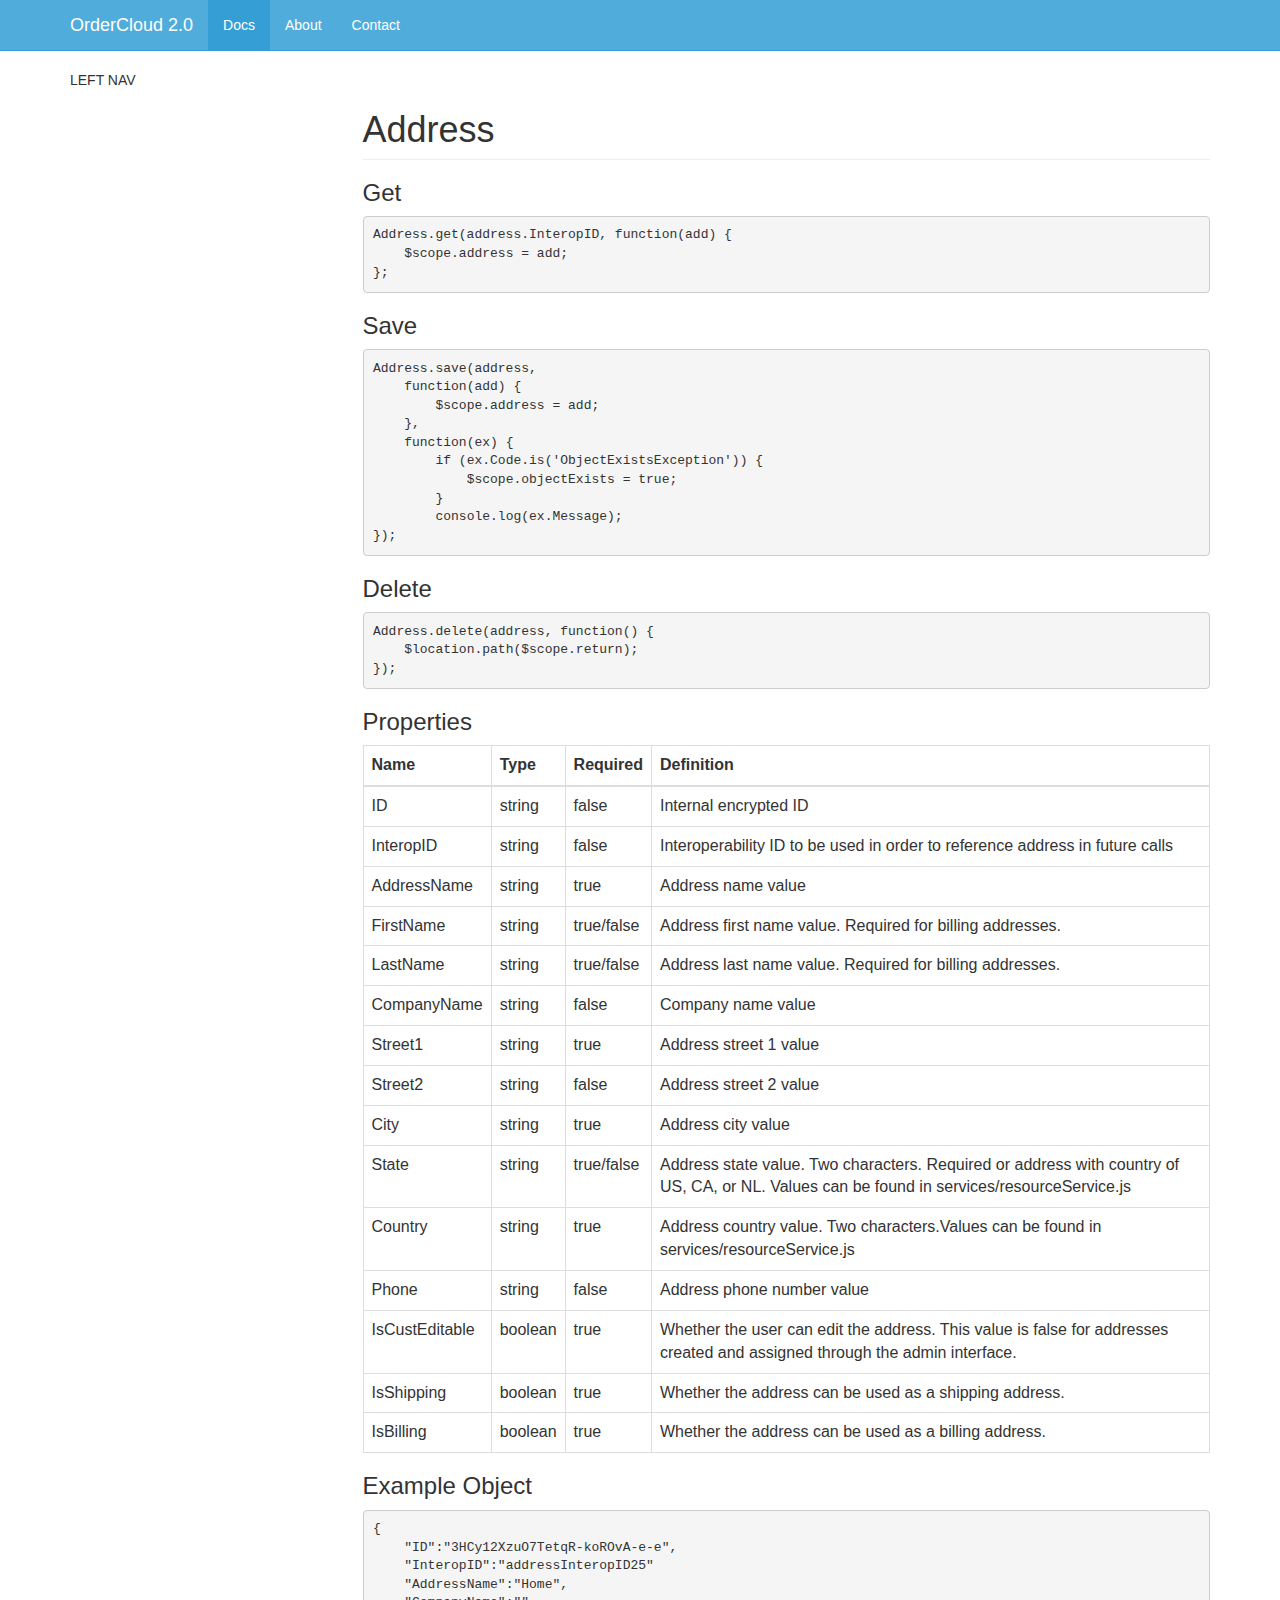
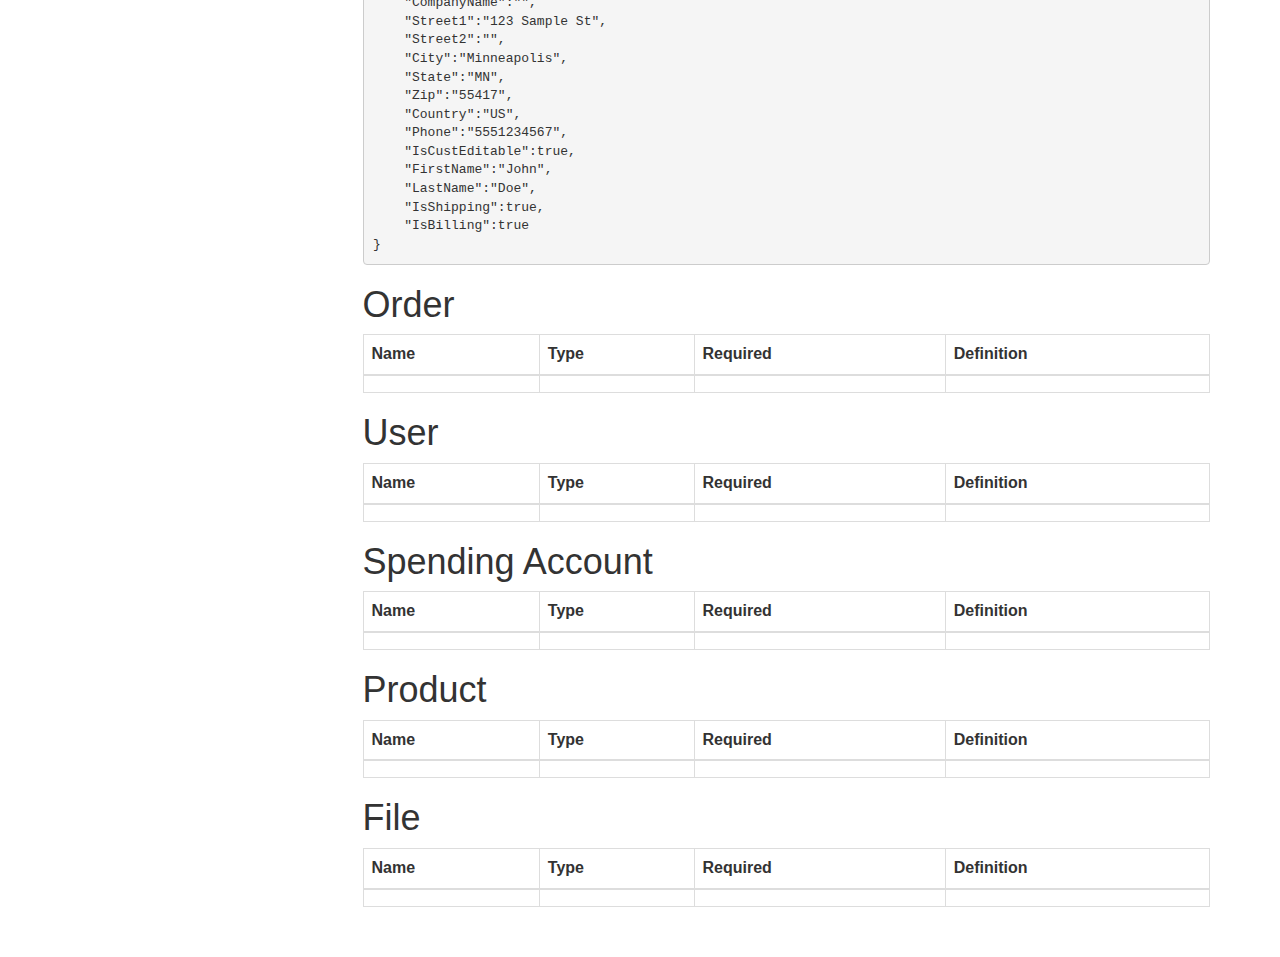
==== commit 7210c7c3: "Address service" ====
--- a/index.html
+++ b/index.html
@@ -2,13 +2,12 @@
     <head>
         <meta charset="utf-8">
         <meta http-equiv="X-UA-Compatible" content="IE=edge">
-        <title>Bootstrap LESS</title>
+        <title>OrderCloud 2.0</title>
         <meta name="description" content="Four51's API documentation for Ordercloud 2.0 applications.">
         <meta name="viewport" content="width=device-width, initial-scale=1">
         <link rel="stylesheet" href="css/less/documentation.css">
     </head>
     <body>
-    <!-- Fixed navbar -->
     <div class="navbar navbar-default navbar-fixed-top" role="navigation">
         <div class="container">
             <div class="navbar-header">
@@ -18,340 +17,303 @@
                     <span class="icon-bar"></span>
                     <span class="icon-bar"></span>
                 </button>
-                <a class="navbar-brand" href="#">Bootstrap theme</a>
+                <a class="navbar-brand" href="#">OrderCloud 2.0</a>
             </div>
-            <div class="navbar-collapse collapse">
-                <ul class="nav navbar-nav">
-                    <li class="active"><a href="#">Home</a></li>
-                    <li><a href="#about">About</a></li>
-                    <li><a href="#contact">Contact</a></li>
-                    <li class="dropdown">
-                        <a href="#" class="dropdown-toggle" data-toggle="dropdown">Dropdown <b class="caret"></b></a>
-                        <ul class="dropdown-menu">
-                            <li><a href="#">Action</a></li>
-                            <li><a href="#">Another action</a></li>
-                            <li><a href="#">Something else here</a></li>
-                            <li class="divider"></li>
-                            <li class="dropdown-header">Nav header</li>
-                            <li><a href="#">Separated link</a></li>
-                            <li><a href="#">One more separated link</a></li>
-                        </ul>
-                    </li>
-                </ul>
-            </div><!--/.nav-collapse -->
+            <ul class="nav navbar-nav">
+                <li class="active"><a href="#">Docs</a></li>
+                <li><a href="#about">About</a></li>
+                <li><a href="#contact">Contact</a></li>
+            </ul>
         </div>
     </div>
 
-    <div class="container theme-showcase" role="main">
-
-    <!-- Main jumbotron for a primary marketing message or call to action -->
-    <div class="jumbotron">
-        <h1>Hello, world!</h1>
-        <p>This is a template for a simple marketing or informational website. It includes a large callout called a jumbotron and three supporting pieces of content. Use it as a starting point to create something more unique.</p>
-        <p><a href="#" class="btn btn-primary btn-lg" role="button">Learn more &raquo;</a></p>
-    </div>
-
-
-
-    <div class="page-header">
-        <h1>Buttons</h1>
-    </div>
-    <p>
-        <button type="button" class="btn btn-lg btn-default">Default</button>
-        <button type="button" class="btn btn-lg btn-primary">Primary</button>
-        <button type="button" class="btn btn-lg btn-success">Success</button>
-        <button type="button" class="btn btn-lg btn-info">Info</button>
-        <button type="button" class="btn btn-lg btn-warning">Warning</button>
-        <button type="button" class="btn btn-lg btn-danger">Danger</button>
-        <button type="button" class="btn btn-lg btn-link">Link</button>
-    </p>
-    <p>
-        <button type="button" class="btn btn-default">Default</button>
-        <button type="button" class="btn btn-primary">Primary</button>
-        <button type="button" class="btn btn-success">Success</button>
-        <button type="button" class="btn btn-info">Info</button>
-        <button type="button" class="btn btn-warning">Warning</button>
-        <button type="button" class="btn btn-danger">Danger</button>
-        <button type="button" class="btn btn-link">Link</button>
-    </p>
-    <p>
-        <button type="button" class="btn btn-sm btn-default">Default</button>
-        <button type="button" class="btn btn-sm btn-primary">Primary</button>
-        <button type="button" class="btn btn-sm btn-success">Success</button>
-        <button type="button" class="btn btn-sm btn-info">Info</button>
-        <button type="button" class="btn btn-sm btn-warning">Warning</button>
-        <button type="button" class="btn btn-sm btn-danger">Danger</button>
-        <button type="button" class="btn btn-sm btn-link">Link</button>
-    </p>
-    <p>
-        <button type="button" class="btn btn-xs btn-default">Default</button>
-        <button type="button" class="btn btn-xs btn-primary">Primary</button>
-        <button type="button" class="btn btn-xs btn-success">Success</button>
-        <button type="button" class="btn btn-xs btn-info">Info</button>
-        <button type="button" class="btn btn-xs btn-warning">Warning</button>
-        <button type="button" class="btn btn-xs btn-danger">Danger</button>
-        <button type="button" class="btn btn-xs btn-link">Link</button>
-    </p>
-
-
-
-    <div class="page-header">
-        <h1>Thumbnails</h1>
-    </div>
-    <img data-src="holder.js/200x200" class="img-thumbnail" alt="A generic square placeholder image with a white border around it, making it resemble a photograph taken with an old instant camera">
-
-
-
-    <div class="page-header">
-        <h1>Dropdown menus</h1>
-    </div>
-    <div class="dropdown theme-dropdown clearfix">
-        <a id="dropdownMenu1" href="#" role="button" class="sr-only dropdown-toggle" data-toggle="dropdown">Dropdown <b class="caret"></b></a>
-        <ul class="dropdown-menu" role="menu" aria-labelledby="dropdownMenu1">
-            <li class="active" role="presentation"><a role="menuitem" tabindex="-1" href="#">Action</a></li>
-            <li role="presentation"><a role="menuitem" tabindex="-1" href="#">Another action</a></li>
-            <li role="presentation"><a role="menuitem" tabindex="-1" href="#">Something else here</a></li>
-            <li role="presentation" class="divider"></li>
-            <li role="presentation"><a role="menuitem" tabindex="-1" href="#">Separated link</a></li>
-        </ul>
-    </div>
-
-
-
-
-    <div class="page-header">
-        <h1>Navbars</h1>
-    </div>
-
-    <div class="navbar navbar-default">
-        <div class="container">
-            <div class="navbar-header">
-                <button type="button" class="navbar-toggle" data-toggle="collapse" data-target=".navbar-collapse">
-                    <span class="sr-only">Toggle navigation</span>
-                    <span class="icon-bar"></span>
-                    <span class="icon-bar"></span>
-                    <span class="icon-bar"></span>
-                </button>
-                <a class="navbar-brand" href="#">Project name</a>
+    <div class="container">
+        <div class="row">
+            <div class="col-md-3">
+                LEFT NAV
             </div>
-            <div class="navbar-collapse collapse">
-                <ul class="nav navbar-nav">
-                    <li class="active"><a href="#">Home</a></li>
-                    <li><a href="#about">About</a></li>
-                    <li><a href="#contact">Contact</a></li>
-                    <li class="dropdown">
-                        <a href="#" class="dropdown-toggle" data-toggle="dropdown">Dropdown <b class="caret"></b></a>
-                        <ul class="dropdown-menu">
-                            <li><a href="#">Action</a></li>
-                            <li><a href="#">Another action</a></li>
-                            <li><a href="#">Something else here</a></li>
-                            <li class="divider"></li>
-                            <li class="dropdown-header">Nav header</li>
-                            <li><a href="#">Separated link</a></li>
-                            <li><a href="#">One more separated link</a></li>
-                        </ul>
-                    </li>
-                </ul>
-            </div><!--/.nav-collapse -->
+            <div class="col-md-9">
+
+                <div class="oc-api">
+                    <div class="oc-docs-section">
+                        <h1 class="page-header">Address</h1>
+                        <h3>Get</h3>
+                        <pre><code>Address.get(address.InteropID, function(add) {
+    $scope.address = add;
+};</code></pre>
+                        <h3>Save</h3>
+                        <pre><code>Address.save(address,
+    function(add) {
+        $scope.address = add;
+    },
+    function(ex) {
+        if (ex.Code.is('ObjectExistsException')) {
+            $scope.objectExists = true;
+        }
+        console.log(ex.Message);
+});</code></pre>
+                        <h3>Delete</h3>
+                        <pre><code>Address.delete(address, function() {
+    $location.path($scope.return);
+});</code></pre>
+                        <h3>Properties</h3>
+                        <div class="table-responsive">
+                            <table class="table table-bordered">
+                                <thead>
+                                    <tr>
+                                        <th>Name</th>
+                                        <th>Type</th>
+                                        <th>Required</th>
+                                        <th>Definition</th>
+                                    </tr>
+                                </thead>
+                                <tbody>
+                                    <tr>
+                                        <td>ID</td>
+                                        <td>string</td>
+                                        <td>false</td>
+                                        <td>Internal encrypted ID</td>
+                                    </tr>
+                                    <tr>
+                                        <td>InteropID</td>
+                                        <td>string</td>
+                                        <td>false</td>
+                                        <td>Interoperability ID to be used in order to reference address in future calls</td>
+                                    </tr>
+                                    <tr>
+                                        <td>AddressName</td>
+                                        <td>string</td>
+                                        <td>true</td>
+                                        <td>Address name value</td>
+                                    </tr>
+                                    <tr>
+                                        <td>FirstName</td>
+                                        <td>string</td>
+                                        <td>true/false</td>
+                                        <td>Address first name value. Required for billing addresses.</td>
+                                    </tr>
+                                    <tr>
+                                        <td>LastName</td>
+                                        <td>string</td>
+                                        <td>true/false</td>
+                                        <td>Address last name value. Required for billing addresses.</td>
+                                    </tr>
+                                    <tr>
+                                        <td>CompanyName</td>
+                                        <td>string</td>
+                                        <td>false</td>
+                                        <td>Company name value</td>
+                                    </tr>
+                                    <tr>
+                                        <td>Street1</td>
+                                        <td>string</td>
+                                        <td>true</td>
+                                        <td>Address street 1 value</td>
+                                    </tr>
+                                    <tr>
+                                        <td>Street2</td>
+                                        <td>string</td>
+                                        <td>false</td>
+                                        <td>Address street 2 value</td>
+                                    </tr>
+                                    <tr>
+                                        <td>City</td>
+                                        <td>string</td>
+                                        <td>true</td>
+                                        <td>Address city value</td>
+                                    </tr>
+                                    <tr>
+                                        <td>State</td>
+                                        <td>string</td>
+                                        <td>true/false</td>
+                                        <td>Address state value. Two characters. Required or address with country of US, CA, or NL. Values can be found in services/resourceService.js</td>
+                                    </tr>
+                                    <tr>
+                                        <td>Country</td>
+                                        <td>string</td>
+                                        <td>true</td>
+                                        <td>Address country value. Two characters.Values can be found in services/resourceService.js</td>
+                                    </tr>
+                                    <tr>
+                                        <td>Phone</td>
+                                        <td>string</td>
+                                        <td>false</td>
+                                        <td>Address phone number value</td>
+                                    </tr>
+                                    <tr>
+                                        <td>IsCustEditable</td>
+                                        <td>boolean</td>
+                                        <td>true</td>
+                                        <td>Whether the user can edit the address. This value is false for addresses created and assigned through the admin interface.</td>
+                                    </tr>
+                                    <tr>
+                                        <td>IsShipping</td>
+                                        <td>boolean</td>
+                                        <td>true</td>
+                                        <td>Whether the address can be used as a shipping address.</td>
+                                    </tr>
+                                    <tr>
+                                        <td>IsBilling</td>
+                                        <td>boolean</td>
+                                        <td>true</td>
+                                        <td>Whether the address can be used as a billing address.</td>
+                                    </tr>
+                                </tbody>
+
+                            </table>
+                        </div>
+                        <h3>Example Object</h3>
+                        <pre><code>{
+    "ID":"3HCy12XzuO7TetqR-koROvA-e-e",
+    "InteropID":"addressInteropID25"
+    "AddressName":"Home",
+    "CompanyName":"",
+    "Street1":"123 Sample St",
+    "Street2":"",
+    "City":"Minneapolis",
+    "State":"MN",
+    "Zip":"55417",
+    "Country":"US",
+    "Phone":"5551234567",
+    "IsCustEditable":true,
+    "FirstName":"John",
+    "LastName":"Doe",
+    "IsShipping":true,
+    "IsBilling":true
+}</code></pre>
+                    </div>
+                    <div class="oc-docs-section">
+                        <h1>Order</h1>
+                        <div class="table-responsive">
+                            <table class="table table-bordered">
+                                <thead>
+                                <tr>
+                                    <th>Name</th>
+                                    <th>Type</th>
+                                    <th>Required</th>
+                                    <th>Definition</th>
+                                </tr>
+                                </thead>
+                                <tbody>
+                                <tr>
+                                    <td></td>
+                                    <td></td>
+                                    <td></td>
+                                    <td></td>
+                                </tr>
+                                </tbody>
+
+                            </table>
+                        </div>
+                    </div>
+                    <div class="oc-docs-section">
+                        <h1>User</h1>
+                        <div class="table-responsive">
+                            <table class="table table-bordered">
+                                <thead>
+                                <tr>
+                                    <th>Name</th>
+                                    <th>Type</th>
+                                    <th>Required</th>
+                                    <th>Definition</th>
+                                </tr>
+                                </thead>
+                                <tbody>
+                                <tr>
+                                    <td></td>
+                                    <td></td>
+                                    <td></td>
+                                    <td></td>
+                                </tr>
+                                </tbody>
+
+                            </table>
+                        </div>
+                    </div>
+                    <div class="oc-docs-section">
+                        <h1>Spending Account</h1>
+                        <div class="table-responsive">
+                            <table class="table table-bordered">
+                                <thead>
+                                <tr>
+                                    <th>Name</th>
+                                    <th>Type</th>
+                                    <th>Required</th>
+                                    <th>Definition</th>
+                                </tr>
+                                </thead>
+                                <tbody>
+                                <tr>
+                                    <td></td>
+                                    <td></td>
+                                    <td></td>
+                                    <td></td>
+                                </tr>
+                                </tbody>
+
+                            </table>
+                        </div>
+                    </div>
+                    <div class="oc-docs-section">
+                        <h1>Product</h1>
+                        <div class="table-responsive">
+                            <table class="table table-bordered">
+                                <thead>
+                                <tr>
+                                    <th>Name</th>
+                                    <th>Type</th>
+                                    <th>Required</th>
+                                    <th>Definition</th>
+                                </tr>
+                                </thead>
+                                <tbody>
+                                <tr>
+                                    <td></td>
+                                    <td></td>
+                                    <td></td>
+                                    <td></td>
+                                </tr>
+                                </tbody>
+
+                            </table>
+                        </div>
+                    </div>
+                </div>
+
+                <div class="oc-obj-model">
+                    <div class="oc-docs-section">
+                        <h1>File</h1>
+                        <div class="table-responsive">
+                            <table class="table table-bordered">
+                                <thead>
+                                <tr>
+                                    <th>Name</th>
+                                    <th>Type</th>
+                                    <th>Required</th>
+                                    <th>Definition</th>
+                                </tr>
+                                </thead>
+                                <tbody>
+                                <tr>
+                                    <td></td>
+                                    <td></td>
+                                    <td></td>
+                                    <td></td>
+                                </tr>
+                                </tbody>
+
+                            </table>
+                        </div>
+                    </div>
+                </div>
+
+            </div>
         </div>
     </div>
 
-    <div class="navbar navbar-inverse">
-        <div class="container">
-            <div class="navbar-header">
-                <button type="button" class="navbar-toggle" data-toggle="collapse" data-target=".navbar-collapse">
-                    <span class="sr-only">Toggle navigation</span>
-                    <span class="icon-bar"></span>
-                    <span class="icon-bar"></span>
-                    <span class="icon-bar"></span>
-                </button>
-                <a class="navbar-brand" href="#">Project name</a>
-            </div>
-            <div class="navbar-collapse collapse">
-                <ul class="nav navbar-nav">
-                    <li class="active"><a href="#">Home</a></li>
-                    <li><a href="#about">About</a></li>
-                    <li><a href="#contact">Contact</a></li>
-                    <li class="dropdown">
-                        <a href="#" class="dropdown-toggle" data-toggle="dropdown">Dropdown <b class="caret"></b></a>
-                        <ul class="dropdown-menu">
-                            <li><a href="#">Action</a></li>
-                            <li><a href="#">Another action</a></li>
-                            <li><a href="#">Something else here</a></li>
-                            <li class="divider"></li>
-                            <li class="dropdown-header">Nav header</li>
-                            <li><a href="#">Separated link</a></li>
-                            <li><a href="#">One more separated link</a></li>
-                        </ul>
-                    </li>
-                </ul>
-            </div><!--/.nav-collapse -->
-        </div>
-    </div>
-
-
-
-    <div class="page-header">
-        <h1>Alerts</h1>
-    </div>
-    <div class="alert alert-success">
-        <strong>Well done!</strong> You successfully read this important alert message.
-    </div>
-    <div class="alert alert-info">
-        <strong>Heads up!</strong> This alert needs your attention, but it's not super important.
-    </div>
-    <div class="alert alert-warning">
-        <strong>Warning!</strong> Best check yo self, you're not looking too good.
-    </div>
-    <div class="alert alert-danger">
-        <strong>Oh snap!</strong> Change a few things up and try submitting again.
-    </div>
-
-
-
-    <div class="page-header">
-        <h1>Progress bars</h1>
-    </div>
-    <div class="progress">
-        <div class="progress-bar" role="progressbar" aria-valuenow="60" aria-valuemin="0" aria-valuemax="100" style="width: 60%;"><span class="sr-only">60% Complete</span></div>
-    </div>
-    <div class="progress">
-        <div class="progress-bar progress-bar-success" role="progressbar" aria-valuenow="40" aria-valuemin="0" aria-valuemax="100" style="width: 40%"><span class="sr-only">40% Complete (success)</span></div>
-    </div>
-    <div class="progress">
-        <div class="progress-bar progress-bar-info" role="progressbar" aria-valuenow="20" aria-valuemin="0" aria-valuemax="100" style="width: 20%"><span class="sr-only">20% Complete</span></div>
-    </div>
-    <div class="progress">
-        <div class="progress-bar progress-bar-warning" role="progressbar" aria-valuenow="60" aria-valuemin="0" aria-valuemax="100" style="width: 60%"><span class="sr-only">60% Complete (warning)</span></div>
-    </div>
-    <div class="progress">
-        <div class="progress-bar progress-bar-danger" role="progressbar" aria-valuenow="80" aria-valuemin="0" aria-valuemax="100" style="width: 80%"><span class="sr-only">80% Complete (danger)</span></div>
-    </div>
-    <div class="progress">
-        <div class="progress-bar progress-bar-success" style="width: 35%"><span class="sr-only">35% Complete (success)</span></div>
-        <div class="progress-bar progress-bar-warning" style="width: 20%"><span class="sr-only">20% Complete (warning)</span></div>
-        <div class="progress-bar progress-bar-danger" style="width: 10%"><span class='sr-only'>10% Complete (danger)</span></div>
-    </div>
-
-
-
-    <div class="page-header">
-        <h1>List groups</h1>
-    </div>
-    <div class="row">
-        <div class="col-sm-4">
-            <ul class="list-group">
-                <li class="list-group-item">Cras justo odio</li>
-                <li class="list-group-item">Dapibus ac facilisis in</li>
-                <li class="list-group-item">Morbi leo risus</li>
-                <li class="list-group-item">Porta ac consectetur ac</li>
-                <li class="list-group-item">Vestibulum at eros</li>
-            </ul>
-        </div><!-- /.col-sm-4 -->
-        <div class="col-sm-4">
-            <div class="list-group">
-                <a href="#" class="list-group-item active">
-                    Cras justo odio
-                </a>
-                <a href="#" class="list-group-item">Dapibus ac facilisis in</a>
-                <a href="#" class="list-group-item">Morbi leo risus</a>
-                <a href="#" class="list-group-item">Porta ac consectetur ac</a>
-                <a href="#" class="list-group-item">Vestibulum at eros</a>
-            </div>
-        </div><!-- /.col-sm-4 -->
-        <div class="col-sm-4">
-            <div class="list-group">
-                <a href="#" class="list-group-item active">
-                    <h4 class="list-group-item-heading">List group item heading</h4>
-                    <p class="list-group-item-text">Donec id elit non mi porta gravida at eget metus. Maecenas sed diam eget risus varius blandit.</p>
-                </a>
-                <a href="#" class="list-group-item">
-                    <h4 class="list-group-item-heading">List group item heading</h4>
-                    <p class="list-group-item-text">Donec id elit non mi porta gravida at eget metus. Maecenas sed diam eget risus varius blandit.</p>
-                </a>
-                <a href="#" class="list-group-item">
-                    <h4 class="list-group-item-heading">List group item heading</h4>
-                    <p class="list-group-item-text">Donec id elit non mi porta gravida at eget metus. Maecenas sed diam eget risus varius blandit.</p>
-                </a>
-            </div>
-        </div><!-- /.col-sm-4 -->
-    </div>
-
-
-
-    <div class="page-header">
-        <h1>Panels</h1>
-    </div>
-    <div class="row">
-        <div class="col-sm-4">
-            <div class="panel panel-default">
-                <div class="panel-heading">
-                    <h3 class="panel-title">Panel title</h3>
-                </div>
-                <div class="panel-body">
-                    Panel content
-                </div>
-            </div>
-            <div class="panel panel-primary">
-                <div class="panel-heading">
-                    <h3 class="panel-title">Panel title</h3>
-                </div>
-                <div class="panel-body">
-                    Panel content
-                </div>
-            </div>
-        </div><!-- /.col-sm-4 -->
-        <div class="col-sm-4">
-            <div class="panel panel-success">
-                <div class="panel-heading">
-                    <h3 class="panel-title">Panel title</h3>
-                </div>
-                <div class="panel-body">
-                    Panel content
-                </div>
-            </div>
-            <div class="panel panel-info">
-                <div class="panel-heading">
-                    <h3 class="panel-title">Panel title</h3>
-                </div>
-                <div class="panel-body">
-                    Panel content
-                </div>
-            </div>
-        </div><!-- /.col-sm-4 -->
-        <div class="col-sm-4">
-            <div class="panel panel-warning">
-                <div class="panel-heading">
-                    <h3 class="panel-title">Panel title</h3>
-                </div>
-                <div class="panel-body">
-                    Panel content
-                </div>
-            </div>
-            <div class="panel panel-danger">
-                <div class="panel-heading">
-                    <h3 class="panel-title">Panel title</h3>
-                </div>
-                <div class="panel-body">
-                    Panel content
-                </div>
-            </div>
-        </div><!-- /.col-sm-4 -->
-    </div>
-
-
-
-    <div class="page-header">
-        <h1>Wells</h1>
-    </div>
-    <div class="well">
-        <p>Lorem ipsum dolor sit amet, consectetur adipiscing elit. Maecenas sed diam eget risus varius blandit sit amet non magna. Lorem ipsum dolor sit amet, consectetur adipiscing elit. Praesent commodo cursus magna, vel scelerisque nisl consectetur et. Cras mattis consectetur purus sit amet fermentum. Duis mollis, est non commodo luctus, nisi erat porttitor ligula, eget lacinia odio sem nec elit. Aenean lacinia bibendum nulla sed consectetur.</p>
-    </div>
-
-
-    </div>
-        <script type="text/javascript" src="js/jquery-1.11.0.min.js"></script>
-        <script type="text/javascript" src="js/bootstrap.js"></script>
-        <script type="text/javascript" src="js/custom.js"></script>
+
+    <script type="text/javascript" src="js/jquery-1.11.0.min.js"></script>
+    <script type="text/javascript" src="js/bootstrap.js"></script>
+    <script type="text/javascript" src="js/custom.js"></script>
     </body>
 </html>